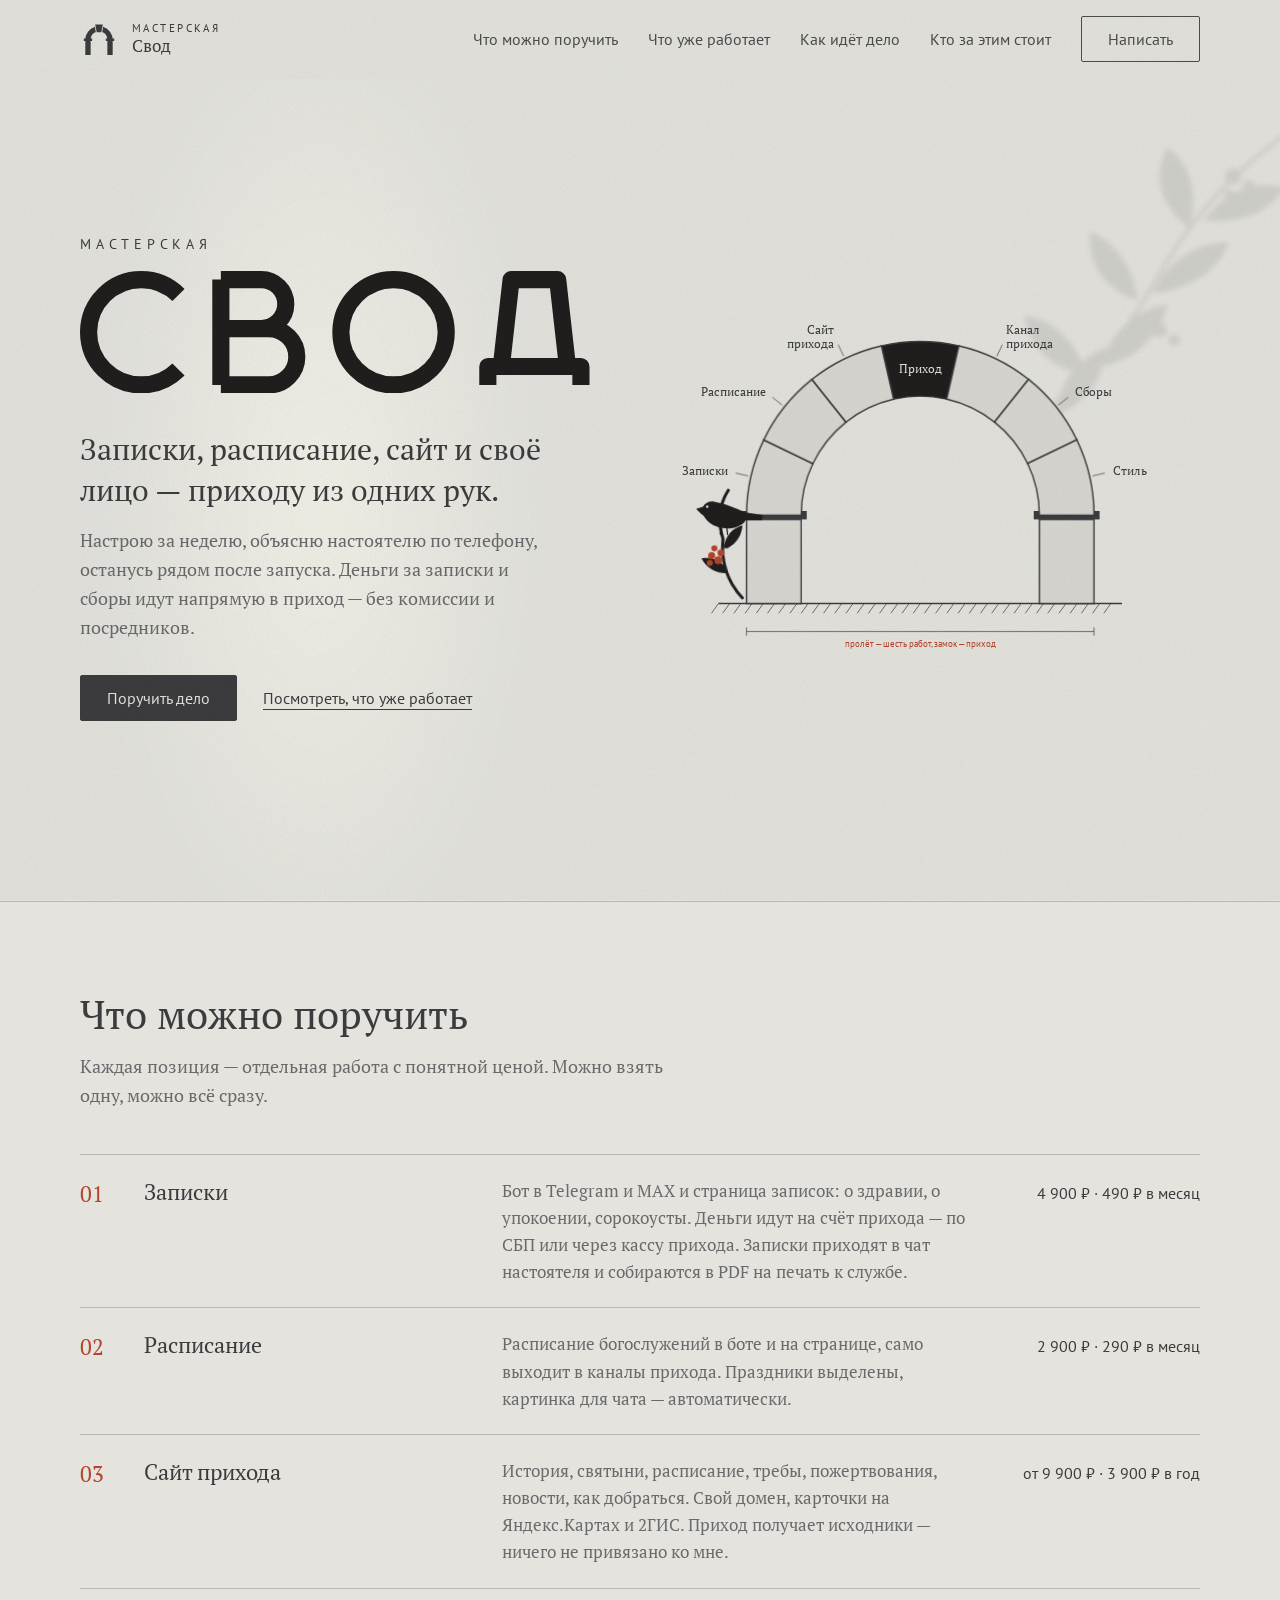
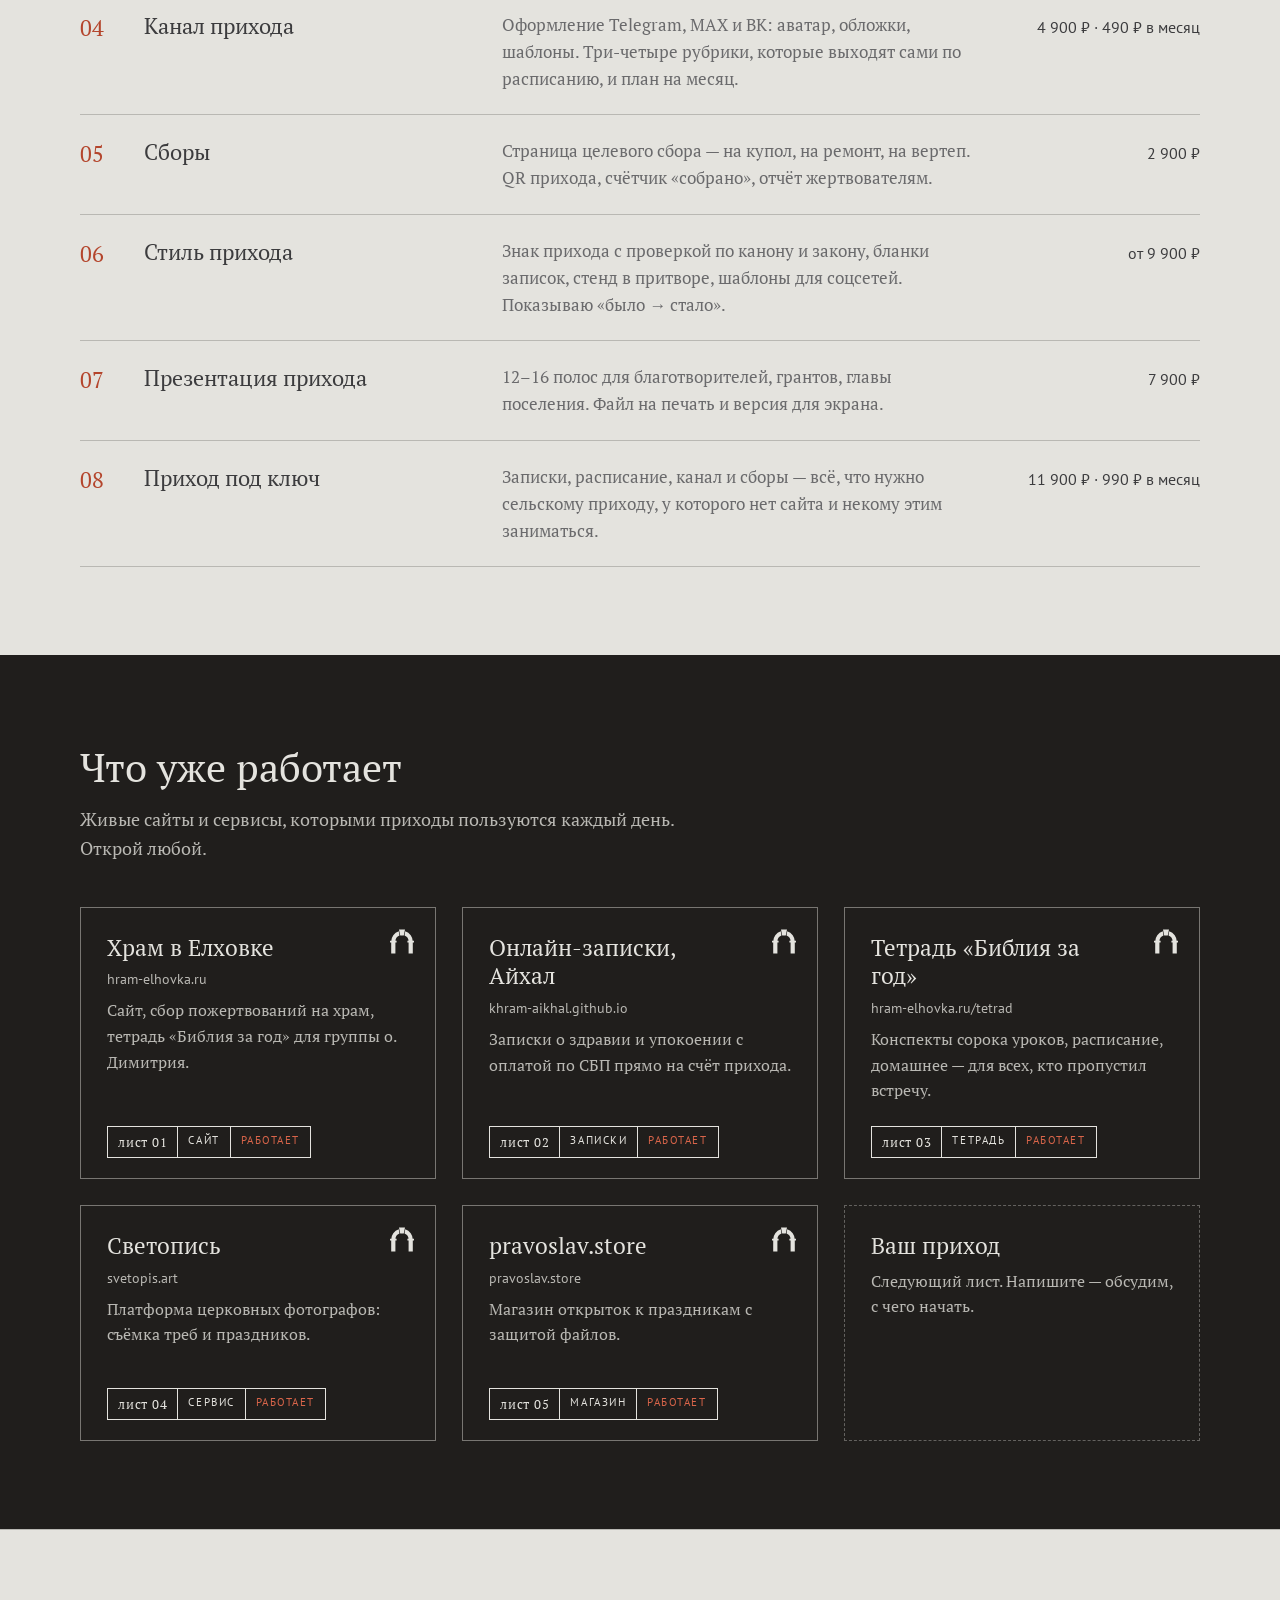
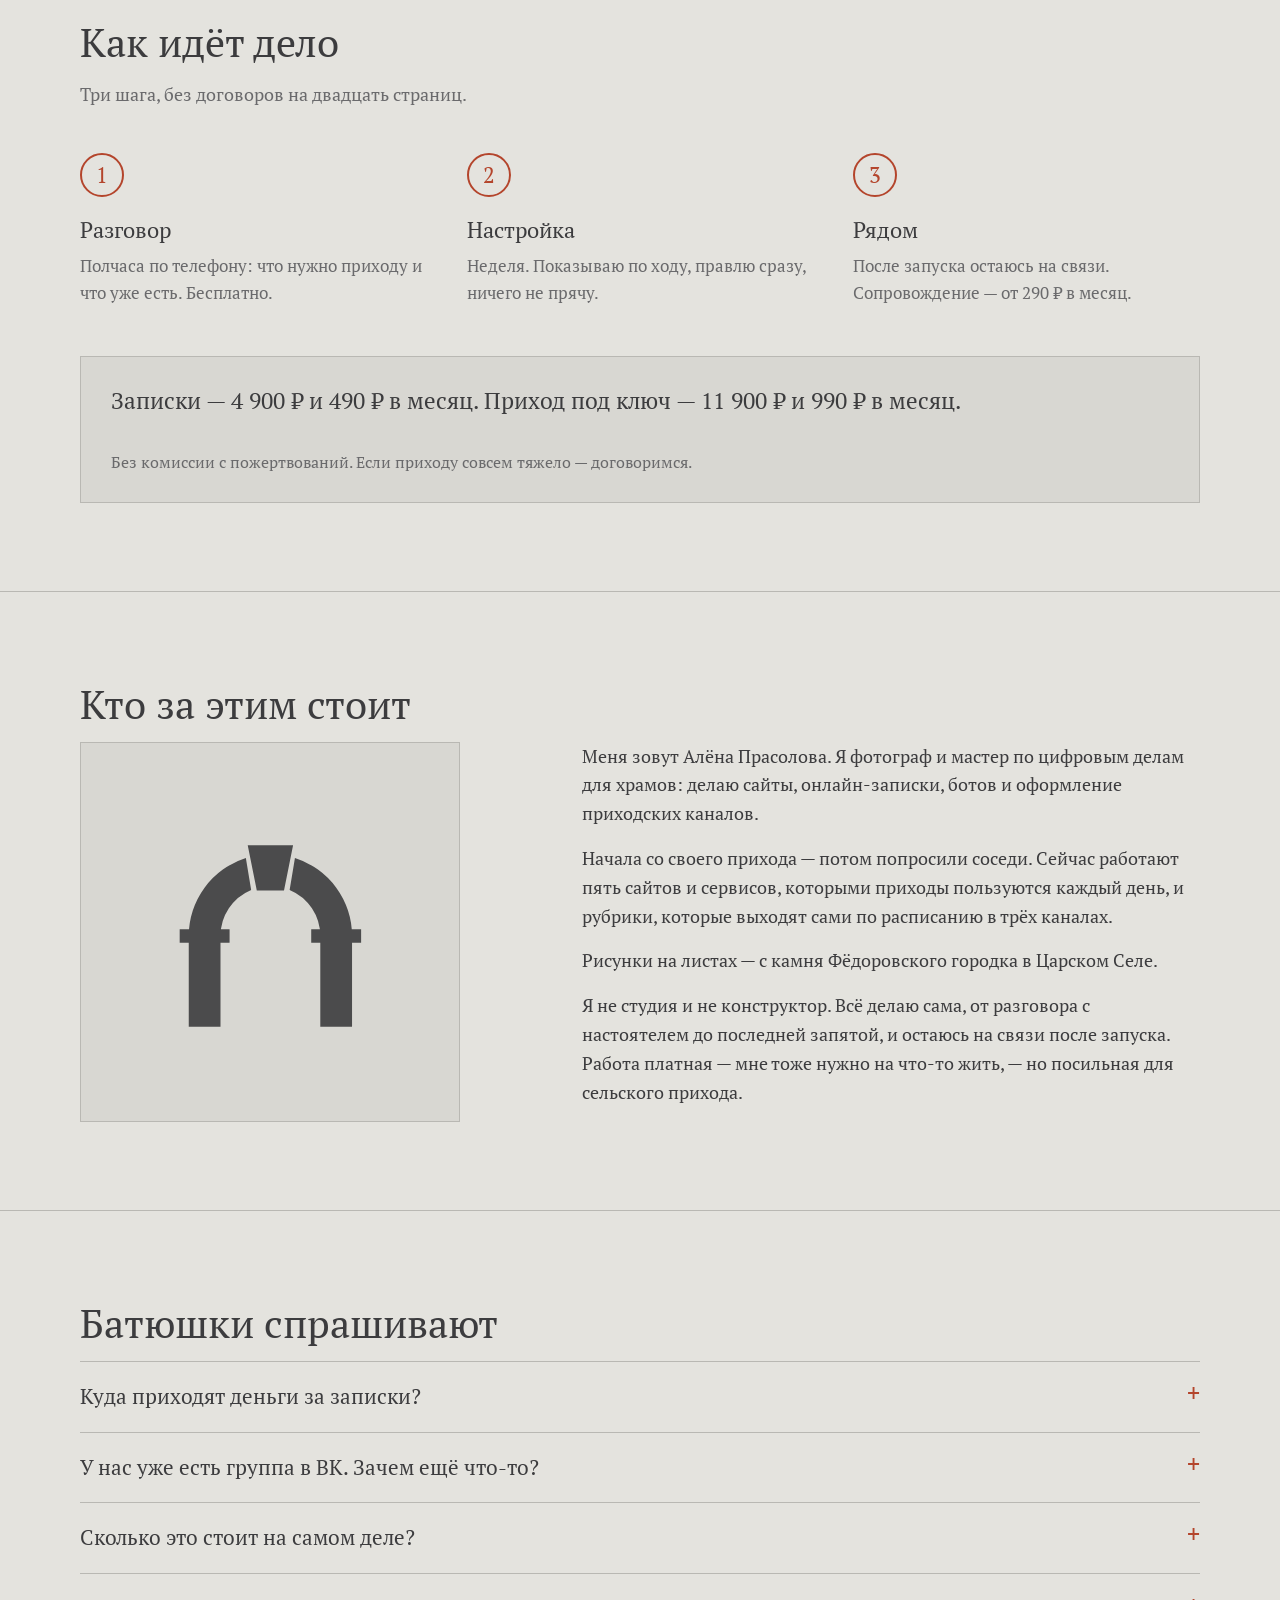
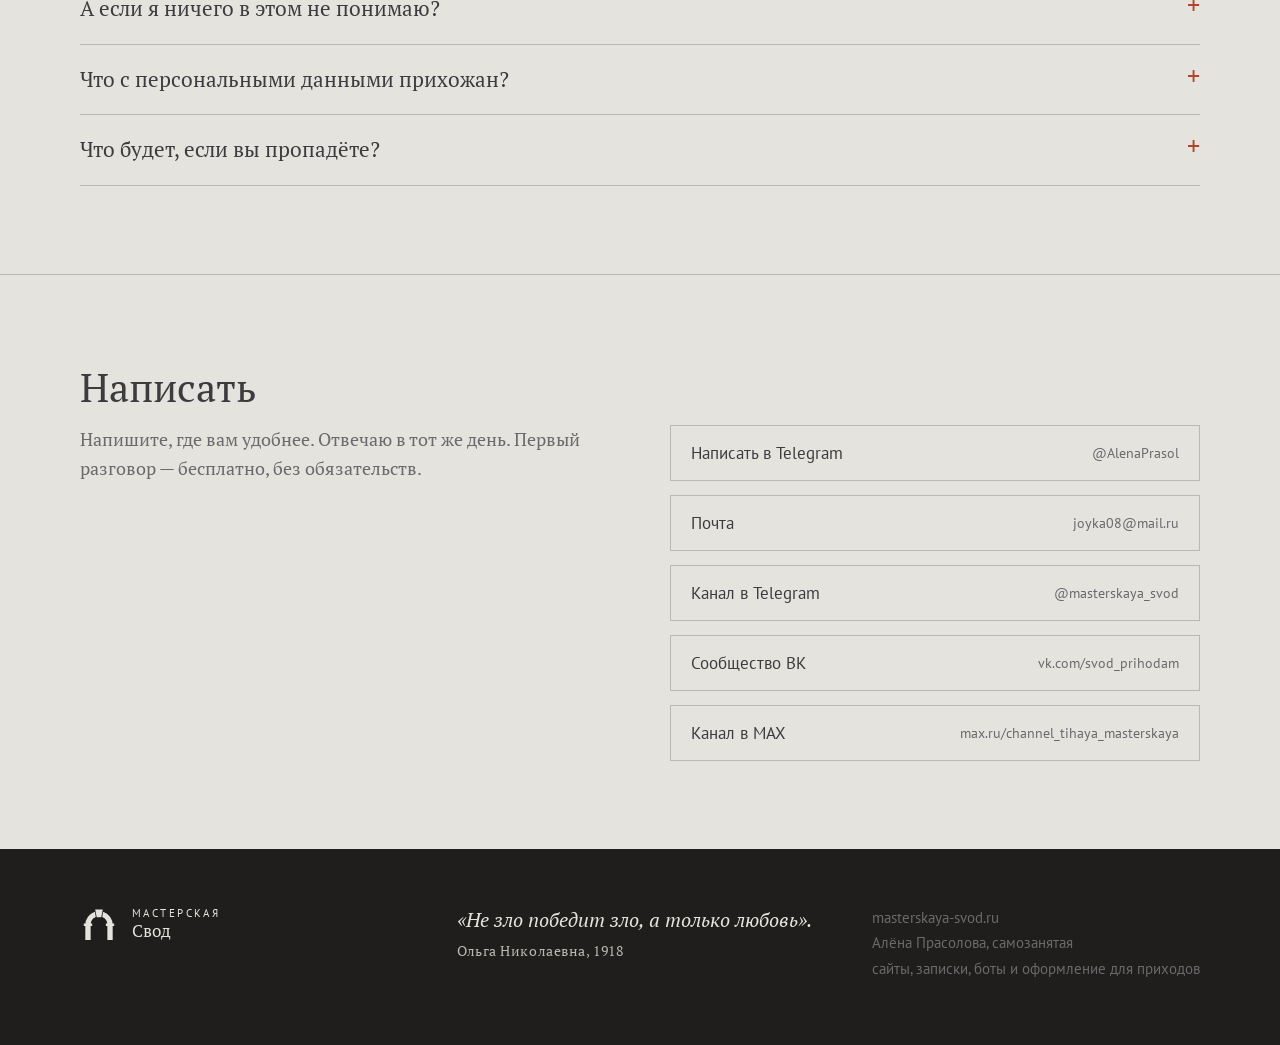
==== index.html @ 2db72508 "Сайт мастерской Свод" ====
<!doctype html>
<html lang="ru">
<head>
<meta charset="utf-8">
<meta name="viewport" content="width=device-width,initial-scale=1">
<title>Мастерская Свод — сайты, записки, боты и оформление для приходов</title>
<meta name="description" content="Приходу из одних рук: онлайн-записки, расписание, сайт, канал, сборы и стиль. Деньги напрямую в приход, без комиссии. Мастерская Свод.">
<link rel="icon" href="assets/svod-znak.svg" type="image/svg+xml">
<link rel="preconnect" href="https://fonts.googleapis.com"><link rel="preconnect" href="https://fonts.gstatic.com" crossorigin>
<link href="https://fonts.googleapis.com/css2?family=PT+Sans:wght@400;700&family=PT+Serif:ital,wght@0,400;0,700;1,400&family=Old+Standard+TT&display=swap" rel="stylesheet">
<link rel="stylesheet" href="style.css">
</head>
<body>
<svg class="grain" width="100%" height="100%" xmlns="http://www.w3.org/2000/svg" aria-hidden="true"><filter id="g"><feTurbulence type="fractalNoise" baseFrequency=".95" numOctaves="2" stitchTiles="stitch"/><feColorMatrix values="0 0 0 0 .25 0 0 0 0 .25 0 0 0 0 .25 0 0 0 .5 0"/></filter><rect width="100%" height="100%" filter="url(#g)"/></svg>

<header>
 <div class="wrap">
  <a class="brand" href="#top" aria-label="Мастерская Свод — на главную">
   <svg viewBox="0 0 1000 1000" aria-hidden="true"><use href="#znak"/></svg>
   <span class="t">мастерская<b>Свод</b></span>
  </a>
  <nav aria-label="Разделы">
   <a href="#poruchit">Что можно поручить</a>
   <a href="#rabotaet">Что уже работает</a>
   <a href="#delo">Как идёт дело</a>
   <a href="#kto">Кто за этим стоит</a>
   <a class="btn" href="#svyaz">Написать</a>
  </nav>
 </div>
</header>

<svg width="0" height="0" style="position:absolute" aria-hidden="true"><defs><symbol id="znak" viewBox="0 0 1000 1000"><path d="M140 520A360 360 0 0 1 391.8 176.7L415.2 317.0A220 220 0 0 0 280 520Z M608.2 176.7A360 360 0 0 1 860 520L720 520A220 220 0 0 0 584.8 317.0Z M140 520H280V920H140Z M720 520H860V920H720Z M100 490H320V550H100Z M680 490H900V550H680Z M400 120H600L560 320H440Z"/></symbol></defs></svg>

<main id="top">
<div class="hero">
 <div class="light" aria-hidden="true"></div>
 <div class="leaves" aria-hidden="true"><svg viewBox="0 0 700 520" fill="#3C3C3E" aria-hidden="true">
<path d="M690 20c-90 60-150 130-200 220-40 70-90 130-160 180" fill="none" stroke="#3C3C3E" stroke-width="5" stroke-linecap="round"/>
<path d="M540 160c-40-30-50-70-30-110 30 20 45 60 30 110z"/><path d="M560 150c30-40 70-55 110-45-20 35-60 50-110 45z"/>
<path d="M470 260c-45-15-70-50-65-95 35 15 60 50 65 95z"/><path d="M490 250c20-45 60-70 105-70-15 40-55 65-105 70z"/>
<path d="M400 360c-45-5-80-35-85-80 40 5 70 35 85 80z"/><path d="M420 350c10-45 45-78 90-85-8 42-42 75-90 85z"/>
<path d="M340 420c-40 5-75-15-95-55 40-5 75 15 95 55z"/><path d="M360 415c0-40 25-75 65-90 0 40-25 75-65 90z"/>
<circle cx="600" cy="90" r="11"/><circle cx="622" cy="104" r="9"/><circle cx="596" cy="116" r="8"/>
<circle cx="500" cy="300" r="10"/><circle cx="520" cy="314" r="8"/>
<circle cx="360" cy="470" r="9"/><circle cx="380" cy="482" r="7"/>
</svg></div>
 <div class="wrap">
  <div>
   <div class="desc">мастерская</div>
   <div class="wm"><svg width="100%" viewBox="0 0 416 100" style="max-width:560px" fill="none" stroke="#3C3C3E" stroke-width="14" stroke-linejoin="round" aria-label="Свод"><path d="M80.4 19.6A43 43 0 1 0 80.4 80.4"/><path d="M7 7V93M7 7H40A20 20 0 0 1 40 47H7M7 47H46A23 23 0 0 1 46 93H7" transform="translate(108 0)"/><path d="M50 7A43 43 0 1 1 50 93A43 43 0 1 1 50 7" transform="translate(206 0)"/><path d="M7 93V78H83V93M18 78L26 7H64L72 78" transform="translate(326 0)"/></svg></div>
   <h1>Записки, расписание, сайт и своё лицо — приходу из одних рук.</h1>
   <p>Настрою за неделю, объясню настоятелю по телефону, останусь рядом после запуска. Деньги за записки и сборы идут напрямую в приход — без комиссии и посредников.</p>
   <div class="cta"><a class="btn fill" href="#svyaz">Поручить дело</a><a class="link" href="#rabotaet">Посмотреть, что уже работает</a></div>
  </div>
  <div class="draw"><svg id="svod" viewBox="-70 -10 800 560" role="img" aria-label="Свод из шести работ: записки, расписание, сайт, канал, сборы, стиль; замковый камень — приход"></svg></div>
 </div>
</div>
<script type="application/json" id="svod-data">[{"id": "zapiski", "label": "Записки"}, {"id": "raspisanie", "label": "Расписание"}, {"id": "sayt", "label": "Сайт|прихода"}, {"id": "kanal", "label": "Канал|прихода"}, {"id": "sbory", "label": "Сборы"}, {"id": "stil", "label": "Стиль"}]</script>

<section id="poruchit">
 <div class="wrap">
  <h2>Что можно поручить</h2>
  <p class="lead">Каждая позиция — отдельная работа с понятной ценой. Можно взять одну, можно всё сразу.</p>
  <table class="spec"><tr data-id="zapiski"><td class="n">01</td><td class="nm">Записки</td><td class="w">Бот в Telegram и MAX и страница записок: о здравии, о упокоении, сорокоусты. Деньги идут на счёт прихода — по СБП или через кассу прихода. Записки приходят в чат настоятеля и собираются в PDF на печать к службе.</td><td class="pr">4 900 ₽ · 490 ₽ в месяц</td></tr><tr data-id="raspisanie"><td class="n">02</td><td class="nm">Расписание</td><td class="w">Расписание богослужений в боте и на странице, само выходит в каналы прихода. Праздники выделены, картинка для чата — автоматически.</td><td class="pr">2 900 ₽ · 290 ₽ в месяц</td></tr><tr data-id="sayt"><td class="n">03</td><td class="nm">Сайт прихода</td><td class="w">История, святыни, расписание, требы, пожертвования, новости, как добраться. Свой домен, карточки на Яндекс.Картах и 2ГИС. Приход получает исходники — ничего не привязано ко мне.</td><td class="pr">от 9 900 ₽ · 3 900 ₽ в год</td></tr><tr data-id="kanal"><td class="n">04</td><td class="nm">Канал прихода</td><td class="w">Оформление Telegram, MAX и ВК: аватар, обложки, шаблоны. Три-четыре рубрики, которые выходят сами по расписанию, и план на месяц.</td><td class="pr">4 900 ₽ · 490 ₽ в месяц</td></tr><tr data-id="sbory"><td class="n">05</td><td class="nm">Сборы</td><td class="w">Страница целевого сбора — на купол, на ремонт, на вертеп. QR прихода, счётчик «собрано», отчёт жертвователям.</td><td class="pr">2 900 ₽</td></tr><tr data-id="stil"><td class="n">06</td><td class="nm">Стиль прихода</td><td class="w">Знак прихода с проверкой по канону и закону, бланки записок, стенд в притворе, шаблоны для соцсетей. Показываю «было → стало».</td><td class="pr">от 9 900 ₽</td></tr><tr data-id="prezentaciya"><td class="n">07</td><td class="nm">Презентация прихода</td><td class="w">12–16 полос для благотворителей, грантов, главы поселения. Файл на печать и версия для экрана.</td><td class="pr">7 900 ₽</td></tr><tr data-id="paket"><td class="n">08</td><td class="nm">Приход под ключ</td><td class="w">Записки, расписание, канал и сборы — всё, что нужно сельскому приходу, у которого нет сайта и некому этим заниматься.</td><td class="pr">11 900 ₽ · 990 ₽ в месяц</td></tr></table>
 </div>
</section>

<section id="rabotaet" class="dark">
 <div class="wrap">
  <h2>Что уже работает</h2>
  <p class="lead">Живые сайты и сервисы, которыми приходы пользуются каждый день. Открой любой.</p>
  <div class="works"><a class="sheet" href="https://hram-elhovka.ru" target="_blank" rel="noopener"><svg class="corner" viewBox="0 0 1000 1000" aria-hidden="true"><use href="#znak"/></svg><h3>Храм в Елховке</h3><div class="u">hram-elhovka.ru</div><p>Сайт, сбор пожертвований на храм, тетрадь «Библия за год» для группы о. Димитрия.</p><div class="st"><span>лист 01</span><span>сайт</span><span class="r">работает</span></div></a><a class="sheet" href="https://khram-aikhal.github.io" target="_blank" rel="noopener"><svg class="corner" viewBox="0 0 1000 1000" aria-hidden="true"><use href="#znak"/></svg><h3>Онлайн-записки, Айхал</h3><div class="u">khram-aikhal.github.io</div><p>Записки о здравии и упокоении с оплатой по СБП прямо на счёт прихода.</p><div class="st"><span>лист 02</span><span>записки</span><span class="r">работает</span></div></a><a class="sheet" href="https://hram-elhovka.ru/tetrad/" target="_blank" rel="noopener"><svg class="corner" viewBox="0 0 1000 1000" aria-hidden="true"><use href="#znak"/></svg><h3>Тетрадь «Библия за год»</h3><div class="u">hram-elhovka.ru/tetrad</div><p>Конспекты сорока уроков, расписание, домашнее — для всех, кто пропустил встречу.</p><div class="st"><span>лист 03</span><span>тетрадь</span><span class="r">работает</span></div></a><a class="sheet" href="https://svetopis.art" target="_blank" rel="noopener"><svg class="corner" viewBox="0 0 1000 1000" aria-hidden="true"><use href="#znak"/></svg><h3>Светопись</h3><div class="u">svetopis.art</div><p>Платформа церковных фотографов: съёмка треб и праздников.</p><div class="st"><span>лист 04</span><span>сервис</span><span class="r">работает</span></div></a><a class="sheet" href="https://pravoslav.store" target="_blank" rel="noopener"><svg class="corner" viewBox="0 0 1000 1000" aria-hidden="true"><use href="#znak"/></svg><h3>pravoslav.store</h3><div class="u">pravoslav.store</div><p>Магазин открыток к праздникам с защитой файлов.</p><div class="st"><span>лист 05</span><span>магазин</span><span class="r">работает</span></div></a>
   <div class="sheet empty"><h3>Ваш приход</h3><p>Следующий лист. Напишите — обсудим, с чего начать.</p></div>
  </div>
 </div>
</section>

<section id="delo">
 <div class="wrap">
  <h2>Как идёт дело</h2>
  <p class="lead">Три шага, без договоров на двадцать страниц.</p>
  <div class="steps">
   <div class="step"><div class="c">1</div><h3>Разговор</h3><p>Полчаса по телефону: что нужно приходу и что уже есть. Бесплатно.</p></div>
   <div class="step"><div class="c">2</div><h3>Настройка</h3><p>Неделя. Показываю по ходу, правлю сразу, ничего не прячу.</p></div>
   <div class="step"><div class="c">3</div><h3>Рядом</h3><p>После запуска остаюсь на связи. Сопровождение — от 290 ₽ в месяц.</p></div>
  </div>
  <div class="price"><b>Записки — 4 900 ₽ и 490 ₽ в месяц. Приход под ключ — 11 900 ₽ и 990 ₽ в месяц.</b><span>Без комиссии с пожертвований. Если приходу совсем тяжело — договоримся.</span></div>
 </div>
</section>

<section id="kto">
 <div class="wrap">
  <h2>Кто за этим стоит</h2>
  <div class="about">
   <div class="port" aria-hidden="true"><svg viewBox="0 0 1000 1000"><use href="#znak"/></svg></div>
   <div>
    <p>Меня зовут Алёна Прасолова. Я фотограф и мастер по цифровым делам для храмов: делаю сайты, онлайн-записки, ботов и оформление приходских каналов.</p>
    <p>Начала со своего прихода — потом попросили соседи. Сейчас работают пять сайтов и сервисов, которыми приходы пользуются каждый день, и рубрики, которые выходят сами по расписанию в трёх каналах.</p>
    <p>Рисунки на листах — с камня Фёдоровского городка в Царском Селе.</p>
    <p>Я не студия и не конструктор. Всё делаю сама, от разговора с настоятелем до последней запятой, и остаюсь на связи после запуска. Работа платная — мне тоже нужно на что-то жить, — но посильная для сельского прихода.</p>
   </div>
  </div>
 </div>
</section>

<section id="voprosy">
 <div class="wrap">
  <h2>Батюшки спрашивают</h2>
  <div class="faq"><details><summary>Куда приходят деньги за записки?</summary><p>На счёт прихода, напрямую. Я не посредник и не беру процент с пожертвований — по закону самозанятая и не может. Настраиваю оплату по СБП или через кассу прихода так, чтобы деньги шли храму, а список имён — батюшке в чат. Всё с благословения настоятеля.</p></details><details><summary>У нас уже есть группа в ВК. Зачем ещё что-то?</summary><p>Группа — это лента, она уходит вниз. Записки, расписание и сборы должны быть на одном постоянном месте, которое находит поиск и на которое можно повесить QR в притворе. Группу я не отменяю, а связываю: записи выходят в ВК, Telegram и MAX сами.</p></details><details><summary>Сколько это стоит на самом деле?</summary><p>Каждая работа — с ценой на этой странице, без «оставьте телефон, посчитаем». Настройка один раз, дальше небольшая плата в месяц за то, что всё работает и я на связи. Если приходу совсем тяжело — договоримся.</p></details><details><summary>А если я ничего в этом не понимаю?</summary><p>Это моя работа, а не ваша. От вас — полчаса разговора по телефону, расписание служб и реквизиты прихода. Остальное покажу и объясню так, чтобы было понятно с первого раза.</p></details><details><summary>Что с персональными данными прихожан?</summary><p>Оператор данных — приход, а не я. Бот и страницы живут на российском сервере, записки уходят в чат прихода, у себя я ничего не накапливаю. Паспортных данных не собираю, имена в записках — крестильные, без фамилий. Согласие и политика — на форме.</p></details><details><summary>Что будет, если вы пропадёте?</summary><p>Всё остаётся у прихода: сайт, домен, доступы, исходники. Ничего не привязано ко мне так, чтобы без меня перестало работать.</p></details></div>
 </div>
</section>

<section id="svyaz">
 <div class="wrap">
  <h2>Написать</h2>
  <div class="contact">
   <p class="lead" style="margin:0">Напишите, где вам удобнее. Отвечаю в тот же день. Первый разговор — бесплатно, без обязательств.</p>
   <div class="ways">
    <a href="https://t.me/AlenaPrasol" target="_blank" rel="noopener">Написать в Telegram <small>@AlenaPrasol</small></a>
    <a href="mailto:joyka08@mail.ru">Почта <small>joyka08@mail.ru</small></a>
    <a href="https://t.me/masterskaya_svod" target="_blank" rel="noopener">Канал в Telegram <small>@masterskaya_svod</small></a>
    <a href="https://vk.com/svod_prihodam" target="_blank" rel="noopener">Сообщество ВК <small>vk.com/svod_prihodam</small></a>
    <a href="https://max.ru/channel_tihaya_masterskaya" target="_blank" rel="noopener">Канал в MAX <small>max.ru/channel_tihaya_masterskaya</small></a>
   </div>
  </div>
 </div>
</section>
</main>

<footer>
 <div class="wrap">
  <a class="brand" href="#top"><svg viewBox="0 0 1000 1000" aria-hidden="true"><use href="#znak"/></svg><span class="t">мастерская<b>Свод</b></span></a>
  <div class="cols"><p class="quote">«Не зло победит зло, а только любовь».<small>Ольга Николаевна, 1918</small></p>
  <div>masterskaya-svod.ru<br>Алёна Прасолова, самозанятая<br>сайты, записки, боты и оформление для приходов</div></div>
 </div>
</footer>
<script src="main.js"></script>
</body>
</html>
---- style.css ----
:root{--soot:#201E1C;--paper:#E4E3DE;--paper2:#D8D7D2;--paper3:#CFCEC8;--ink:#3C3C3E;--ink2:#2A2A2C;--soft:#6A6A6C;--line:#B9B8B3;--red:#B4452C;--w:1200px}
*{box-sizing:border-box}
html{scroll-behavior:smooth}
body{margin:0;position:relative;background:var(--paper);color:var(--ink);font-family:"PT Serif",Georgia,"Times New Roman",serif;font-size:18px;line-height:1.6;-webkit-font-smoothing:antialiased}
a{color:inherit}
.grain{position:fixed;inset:0;pointer-events:none;opacity:.22;mix-blend-mode:multiply;z-index:50}
.wrap{max-width:var(--w);margin:0 auto;padding:0 40px}
.sans{font-family:"PT Sans",Arial,sans-serif}
/* шапка */
header{position:sticky;top:0;z-index:40;background:color-mix(in srgb,var(--paper) 88%,transparent);backdrop-filter:blur(6px);border-bottom:1px solid transparent;transition:border-color .3s}
header.on{border-color:var(--line)}
header .wrap{display:flex;align-items:center;justify-content:space-between;height:78px}
.brand{display:flex;align-items:center;gap:14px;text-decoration:none}
.brand svg{width:38px;height:38px;display:block;fill:var(--ink)}
.brand .t{font:400 11px/1.25 "PT Sans",Arial,sans-serif;letter-spacing:.22em;text-transform:uppercase}
.brand .t b{display:block;font:400 17px/1.2 "PT Serif";letter-spacing:0;text-transform:none}
nav{display:flex;gap:30px;align-items:center;font:400 16px "PT Sans",Arial,sans-serif}
nav a{text-decoration:none;opacity:.9}
nav a:hover{opacity:1;text-decoration:underline;text-underline-offset:5px}
.btn{display:inline-block;border:1.5px solid var(--ink);color:var(--ink);padding:12px 26px;font:400 16px "PT Sans",Arial,sans-serif;text-decoration:none;border-radius:2px;background:transparent;cursor:pointer;transition:background .2s,color .2s}
.btn:hover{background:var(--ink);color:var(--paper)}
.btn.fill{background:var(--ink);color:var(--paper)}
.btn.fill:hover{background:var(--ink2)}
.btn.red{border-color:var(--red);color:var(--red)}
.btn.red:hover{background:var(--red);color:var(--paper)}
:focus-visible{outline:2px solid var(--red);outline-offset:3px}
/* первый экран */
.hero{position:relative;overflow:hidden}
.hero .wrap{display:grid;grid-template-columns:1fr 1.1fr;gap:50px;align-items:center;padding:56px 40px 80px;min-height:calc(100vh - 78px)}
.hero .desc{font:400 14px "PT Sans",Arial,sans-serif;letter-spacing:.34em;text-transform:uppercase;margin-bottom:18px}
.hero .wm svg{display:block;width:100%;max-width:560px;height:auto}
.hero h1{font:400 30px/1.35 "PT Serif";margin:36px 0 16px;max-width:520px}
.hero p{max-width:470px;color:var(--soft);margin:0 0 34px}
.hero .cta{display:flex;gap:26px;align-items:center;flex-wrap:wrap}
.hero .cta a.link{font:400 16px "PT Sans",Arial,sans-serif;text-decoration:underline;text-underline-offset:5px}
/* свет из окна и тени лозы */
.light{position:absolute;left:-10%;top:-20%;width:70%;height:140%;pointer-events:none;z-index:0;opacity:.9;
  background:radial-gradient(ellipse 34% 60% at 50% 50%,rgba(255,252,240,.65),rgba(255,252,240,0) 70%);
  filter:blur(28px);animation:drift 46s ease-in-out infinite alternate}
.leaves{position:absolute;right:-2%;top:-4%;width:40%;height:62%;pointer-events:none;z-index:0;opacity:.11;filter:blur(2.5px);transform-origin:100% 0;animation:sway 9s ease-in-out infinite alternate}
.leaves svg{width:100%;height:100%}
@keyframes drift{from{transform:translate(0,0) rotate(-2deg)}to{transform:translate(18%,10%) rotate(3deg)}}
@keyframes sway{from{transform:rotate(-1.2deg) translateX(0)}to{transform:rotate(1.4deg) translateX(-12px)}}
.hero .wrap>*{position:relative;z-index:1}
/* свод из камней */
.draw{position:relative}
.draw svg{width:100%;height:auto;display:block;overflow:visible}
.stone{fill:var(--paper2);stroke:var(--ink);stroke-width:2;cursor:pointer;transition:fill .2s}
.stone:hover,.stone.on{fill:var(--paper3)}
.stone.key{fill:var(--ink);cursor:default}
.lbl{font-family:"PT Serif";font-size:17px;fill:var(--ink);transition:fill .2s,font-weight .2s}
.lbl.on{fill:var(--red)}
.leader{stroke:var(--ink);stroke-width:1}
.hand{font-family:"PT Serif";font-style:italic;font-size:17px;fill:var(--red)}
.dim{font-family:"PT Sans",Arial,sans-serif;font-size:13px;fill:var(--red)}
/* сборка */
.anim .stone,.anim .pier,.anim .imp{opacity:0;transform:translateY(-18px);animation:drop .55s cubic-bezier(.2,.7,.2,1) forwards}
.anim .lbl,.anim .leader,.anim .hand,.anim .dimline,.anim .dim{opacity:0;animation:fade .6s ease forwards;animation-delay:2.6s}
.anim .ground{stroke-dasharray:900;stroke-dashoffset:900;animation:draw 1s ease forwards}
@keyframes drop{to{opacity:1;transform:translateY(0)}}
@keyframes fade{to{opacity:1}}
@keyframes draw{to{stroke-dashoffset:0}}
.bird{opacity:0;transform-origin:center;fill:var(--ink)}
.anim .bird{animation:fly 1.6s cubic-bezier(.3,.6,.3,1) forwards;animation-delay:2.4s}
@keyframes fly{0%{opacity:0;transform:translate(420px,-260px) rotate(-10deg) scale(.9)}60%{opacity:1;transform:translate(40px,-36px) rotate(-4deg)}85%{transform:translate(-3px,4px) rotate(1deg)}100%{opacity:1;transform:translate(0,0) rotate(0)}}
.bird.landed{animation:none;opacity:1}
.bird.peck{animation:peck .5s ease}
@keyframes peck{0%,100%{transform:rotate(0)}40%{transform:rotate(6deg) translateY(3px)}}
@media (prefers-reduced-motion:reduce){
  .light,.leaves{animation:none}
  .anim .stone,.anim .pier,.anim .imp,.anim .lbl,.anim .leader,.anim .hand,.anim .dimline,.anim .dim,.anim .bird{animation:none;opacity:1;transform:none}
  .anim .ground{animation:none;stroke-dashoffset:0}
}
/* разделы */
section{padding:88px 0;border-top:1px solid var(--line)}
h2{font:400 40px/1.2 "PT Serif";margin:0 0 14px}
.lead{color:var(--soft);max-width:600px;margin:0 0 44px}
.spec{width:100%;border-collapse:collapse}
.spec tr{transition:background .2s}
.spec tr.on{background:var(--paper2)}
.spec td{padding:22px 0;border-top:1px solid var(--line);vertical-align:top}
.spec tr:last-child td{border-bottom:1px solid var(--line)}
.spec .n{width:64px;font:400 15px "PT Sans",Arial,sans-serif;color:var(--red);padding-top:28px}
.spec .nm{width:32%;font-size:22px;line-height:1.35;padding-right:30px}
.spec .w{color:var(--soft);padding-right:40px;font-size:17px}
.spec .pr{width:180px;text-align:right;font:400 16px "PT Sans",Arial,sans-serif;white-space:nowrap;padding-top:28px}
.works{display:grid;grid-template-columns:repeat(3,1fr);gap:26px}
.sheet{background:var(--paper2);border:1px solid var(--line);padding:26px 26px 20px;position:relative;min-height:236px;display:flex;flex-direction:column;text-decoration:none;color:inherit;transition:transform .2s,box-shadow .2s}
a.sheet:hover{transform:translateY(-2px);box-shadow:0 8px 24px -14px rgba(60,60,62,.5)}
.sheet.empty{background:transparent;border:1.5px dashed var(--line);justify-content:center}
.sheet h3{font:400 23px/1.25 "PT Serif";margin:0 0 8px;padding-right:44px}
.sheet .u{font:400 14px "PT Sans",Arial,sans-serif;color:var(--soft);margin-bottom:10px}
.sheet p{color:var(--soft);margin:0 0 auto;font-size:16px}
.sheet .st{margin-top:22px;display:flex;font:400 11px "PT Sans",Arial,sans-serif;letter-spacing:.14em;text-transform:uppercase;border:1px solid var(--ink);align-self:flex-start}
.sheet .st span{padding:6px 10px;border-right:1px solid var(--ink)}
.sheet .st span:last-child{border-right:0}
.sheet .st .r{color:var(--red)}
.sheet .corner{position:absolute;right:18px;top:18px;width:30px;height:30px;fill:var(--ink)}
.steps{display:grid;grid-template-columns:repeat(3,1fr);gap:40px}
.step .c{width:44px;height:44px;border:2px solid var(--red);border-radius:50%;display:flex;align-items:center;justify-content:center;font:400 20px "PT Sans",Arial,sans-serif;color:var(--red);margin-bottom:18px}
.step h3{font:400 22px "PT Serif";margin:0 0 8px}
.step p{color:var(--soft);margin:0;font-size:17px}
.price{margin-top:50px;padding:26px 30px;border:1px solid var(--line);background:var(--paper2);display:flex;gap:30px;align-items:center;flex-wrap:wrap}
.price b{font-weight:400;font-size:23px}
.price span{color:var(--soft);font-size:16px}
.about{display:grid;grid-template-columns:1fr 1.4fr;gap:60px;align-items:start}
.about .port{aspect-ratio:1/1;max-width:380px;background:var(--paper2);border:1px solid var(--line);display:flex;align-items:center;justify-content:center;position:relative;overflow:hidden}
.about .port svg{width:60%;height:60%;fill:var(--ink);opacity:.9}
.about p{margin:0 0 16px}
.faq details{border-top:1px solid var(--line);padding:18px 0}
.faq details:last-child{border-bottom:1px solid var(--line)}
.faq summary{cursor:pointer;font-size:21px;list-style:none;display:flex;justify-content:space-between;gap:20px}
.faq summary::-webkit-details-marker{display:none}
.faq summary::after{content:"+";color:var(--red);font-family:"PT Sans";font-size:26px;line-height:1}
.faq details[open] summary::after{content:"–"}
.faq details p{color:var(--soft);margin:12px 0 0;max-width:720px}
.contact{display:grid;grid-template-columns:1fr 1fr;gap:60px;align-items:start}
.contact .ways{display:flex;flex-direction:column;gap:14px}
.contact .ways a{display:flex;justify-content:space-between;align-items:center;border:1px solid var(--line);padding:16px 20px;text-decoration:none;font:400 17px "PT Sans",Arial,sans-serif;transition:border-color .2s,background .2s}
.contact .ways a:hover{border-color:var(--ink);background:var(--paper2)}
.contact .ways a small{color:var(--soft);font-size:14px}
footer{border-top:1px solid var(--ink);padding:40px 0 56px}
footer .wrap{display:flex;justify-content:space-between;align-items:flex-end;font:400 15px/1.7 "PT Sans",Arial,sans-serif;color:var(--soft);gap:30px;flex-wrap:wrap}
.ornament{height:34px;margin:0 auto;display:block;opacity:.9}
@media (max-width:760px){
 .wrap{padding:0 20px}
 header .wrap{height:64px} nav a:not(.btn){display:none} nav{gap:0}
 .btn{padding:10px 18px;font-size:15px}
 .hero .wrap{grid-template-columns:1fr;gap:26px;padding:26px 20px 44px;min-height:0}
 .hero h1{font-size:23px;margin-top:22px}
 .hero p{font-size:16px}
 .hero .cta{flex-direction:column;align-items:flex-start;gap:16px}
 .leaves{width:80%;opacity:.1}
 .works,.steps,.about,.contact{grid-template-columns:1fr}
 .about .port{max-width:320px}
 .spec .w{display:none}
 .spec .nm{width:auto;font-size:19px}
 .spec .pr{width:auto;font-size:15px}
 h2{font-size:30px}
 section{padding:56px 0}
 .faq summary{font-size:18px}
}

/* сажа: тёмные листы */
.num{font-family:"Old Standard TT","PT Serif",serif}
.hero .wm svg{stroke:var(--soot)}
.stone.key{fill:var(--soot)}
.bird{fill:var(--soot)}
.vine{fill:var(--soot)} .vine .berry{fill:var(--red)}
.anim .vine{opacity:0;animation:fade .8s ease forwards;animation-delay:2.2s}
section.dark{background:var(--soot);color:var(--paper);border-top:0}
section.dark .lead{color:#B9B8B3}
section.dark .sheet{border-color:rgba(226,225,220,.45);color:var(--paper);background:transparent}
section.dark .sheet p,section.dark .sheet .u{color:#B9B8B3}
section.dark .sheet .st{border-color:var(--paper)} section.dark .sheet .st span{border-color:var(--paper)}
section.dark .sheet .st .r{color:#D9654A}
section.dark .sheet .corner{fill:var(--paper)}
section.dark a.sheet:hover{background:rgba(226,225,220,.06);box-shadow:none}
section.dark .sheet.empty{border-color:rgba(226,225,220,.35)}
.sheet{background:transparent}
footer{background:var(--soot);color:#B9B8B3;border-top:0;padding:56px 0 64px}
footer .brand svg{fill:var(--paper)} footer .brand .t{color:var(--paper)}
footer .quote{font:italic 20px/1.5 "PT Serif";color:var(--paper);max-width:520px;margin:0 0 6px}
footer .quote small{display:block;font:400 14px "Old Standard TT","PT Serif",serif;font-style:normal;color:#B9B8B3;letter-spacing:.04em;margin-top:6px}
footer .wrap{align-items:flex-start}
footer .cols{display:flex;gap:60px;flex-wrap:wrap}
.spec .n{font-family:"Old Standard TT","PT Serif",serif;font-size:22px;padding-top:24px}
.sheet .st span:first-child{font-family:"Old Standard TT","PT Serif",serif;letter-spacing:.06em;font-size:13px;text-transform:none}
.step .c{font-family:"Old Standard TT","PT Serif",serif;font-size:22px}

.keylbl{fill:var(--paper)!important}
.hero .draw{padding-bottom:10px}
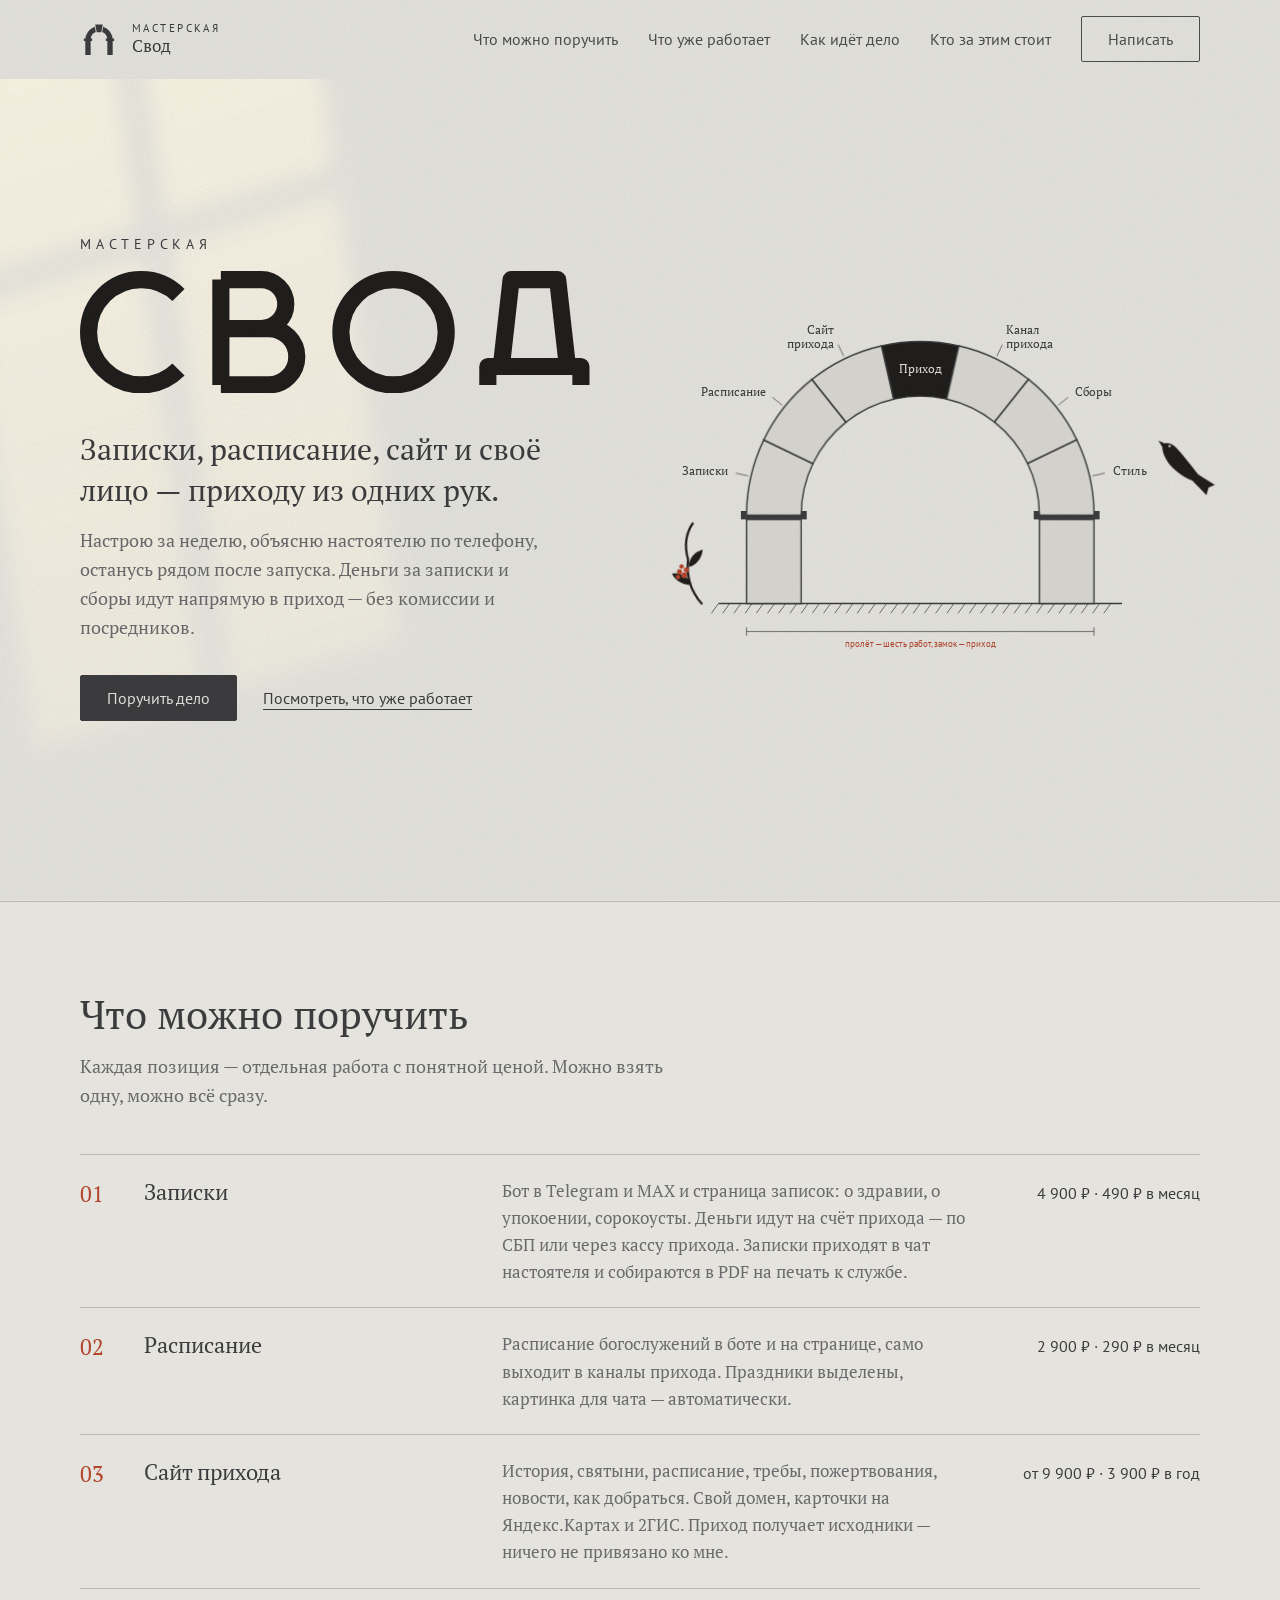
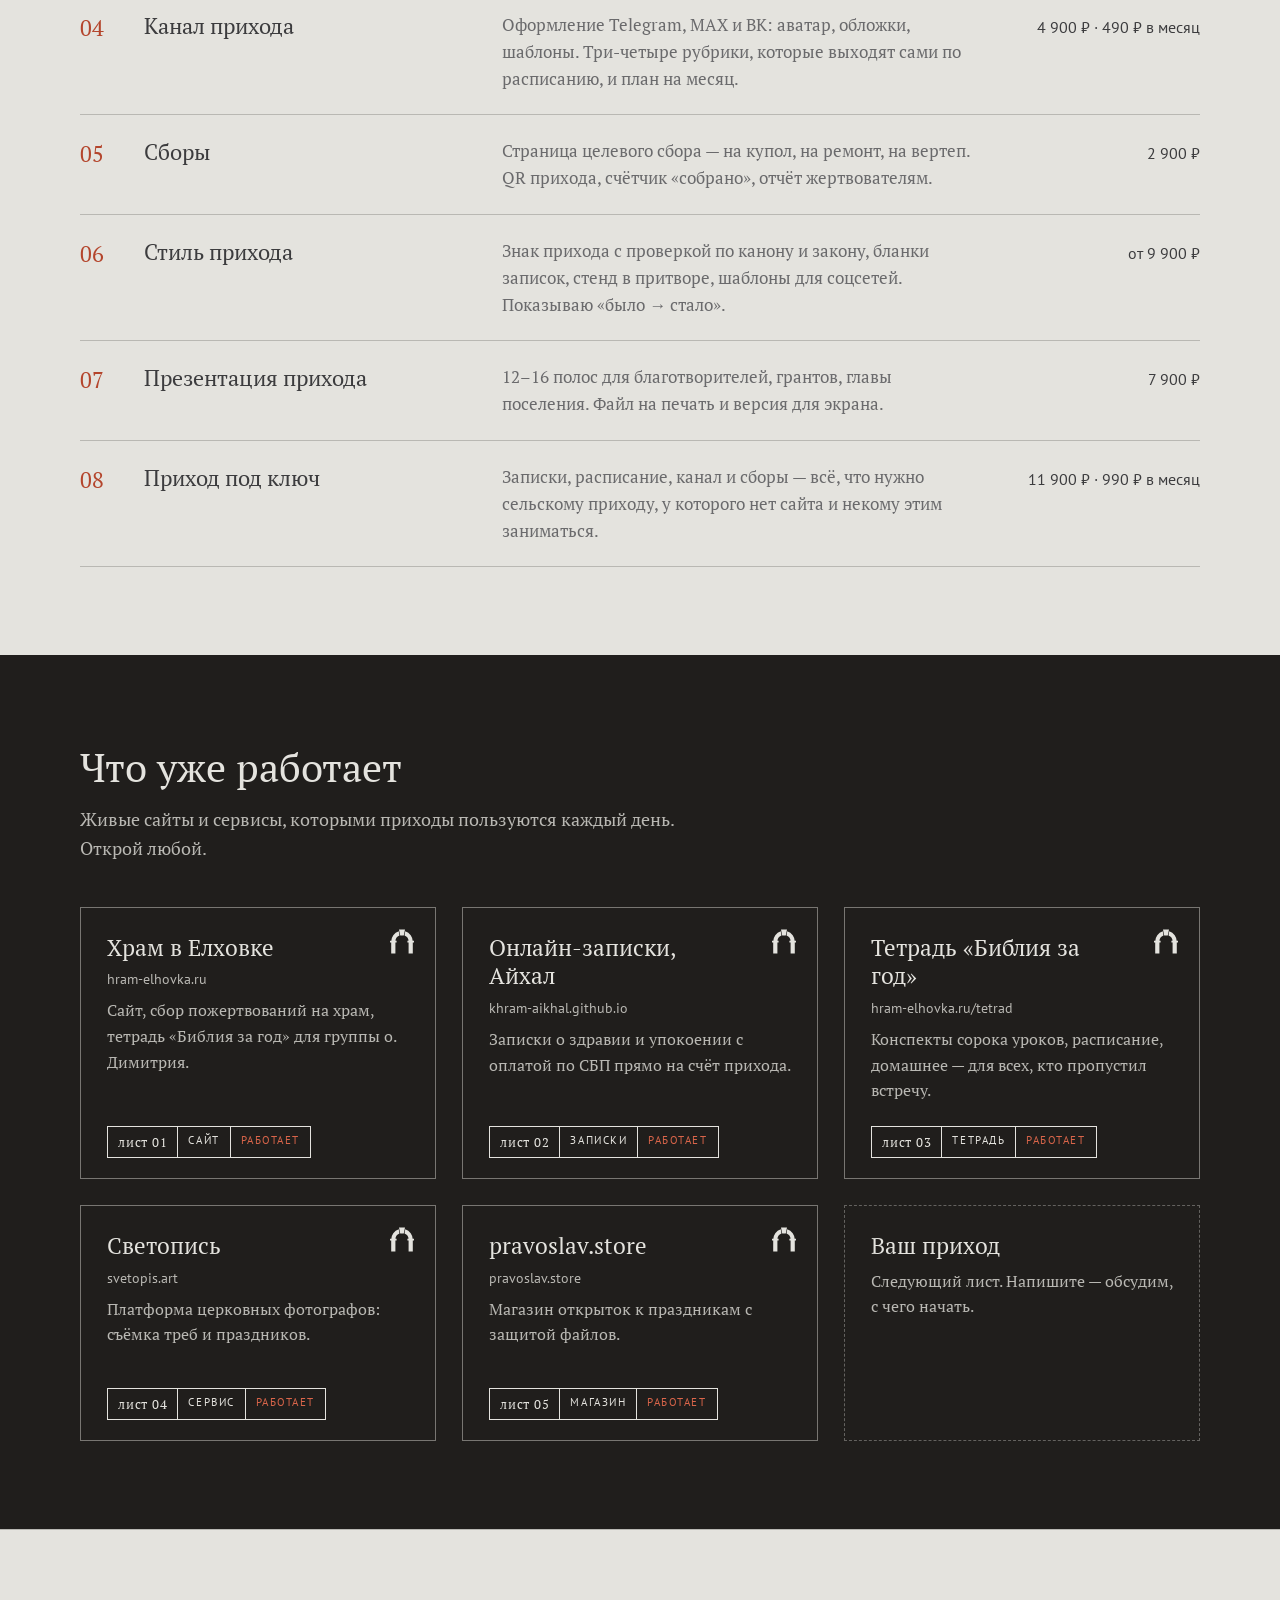
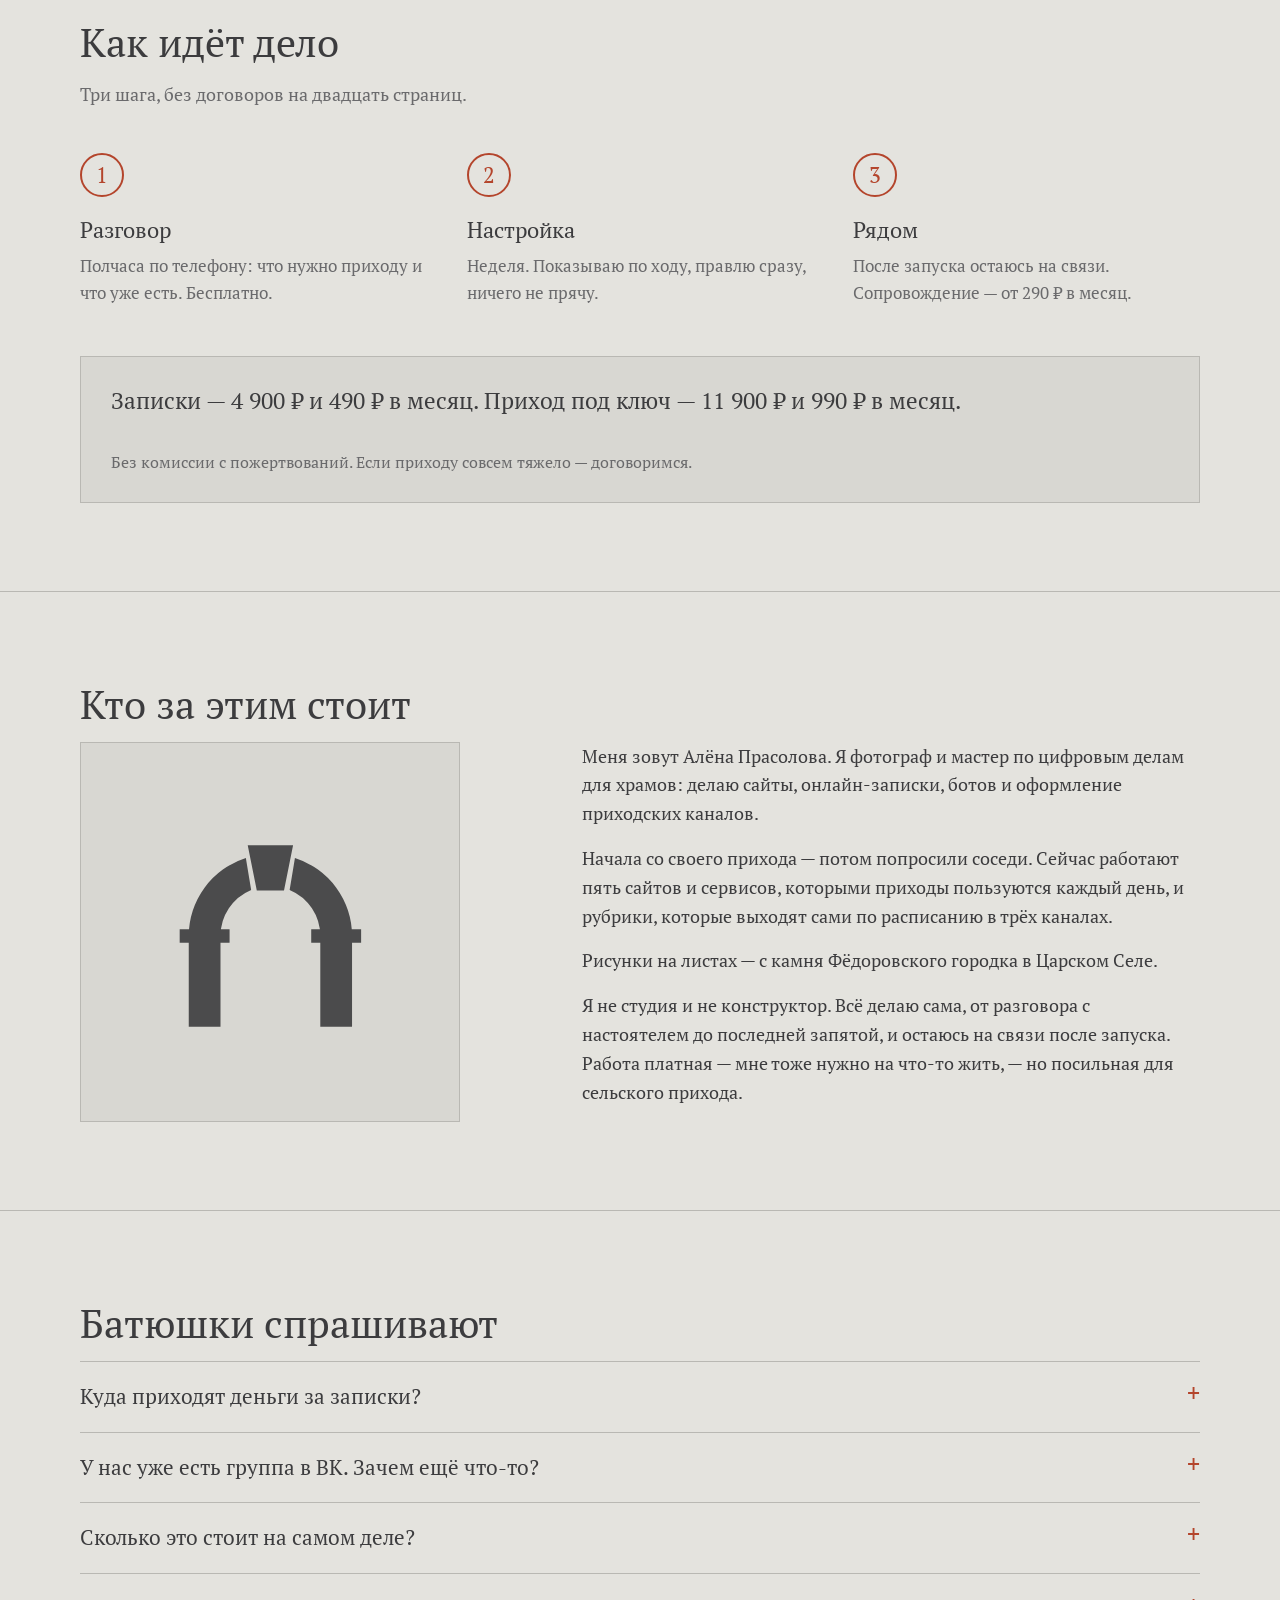
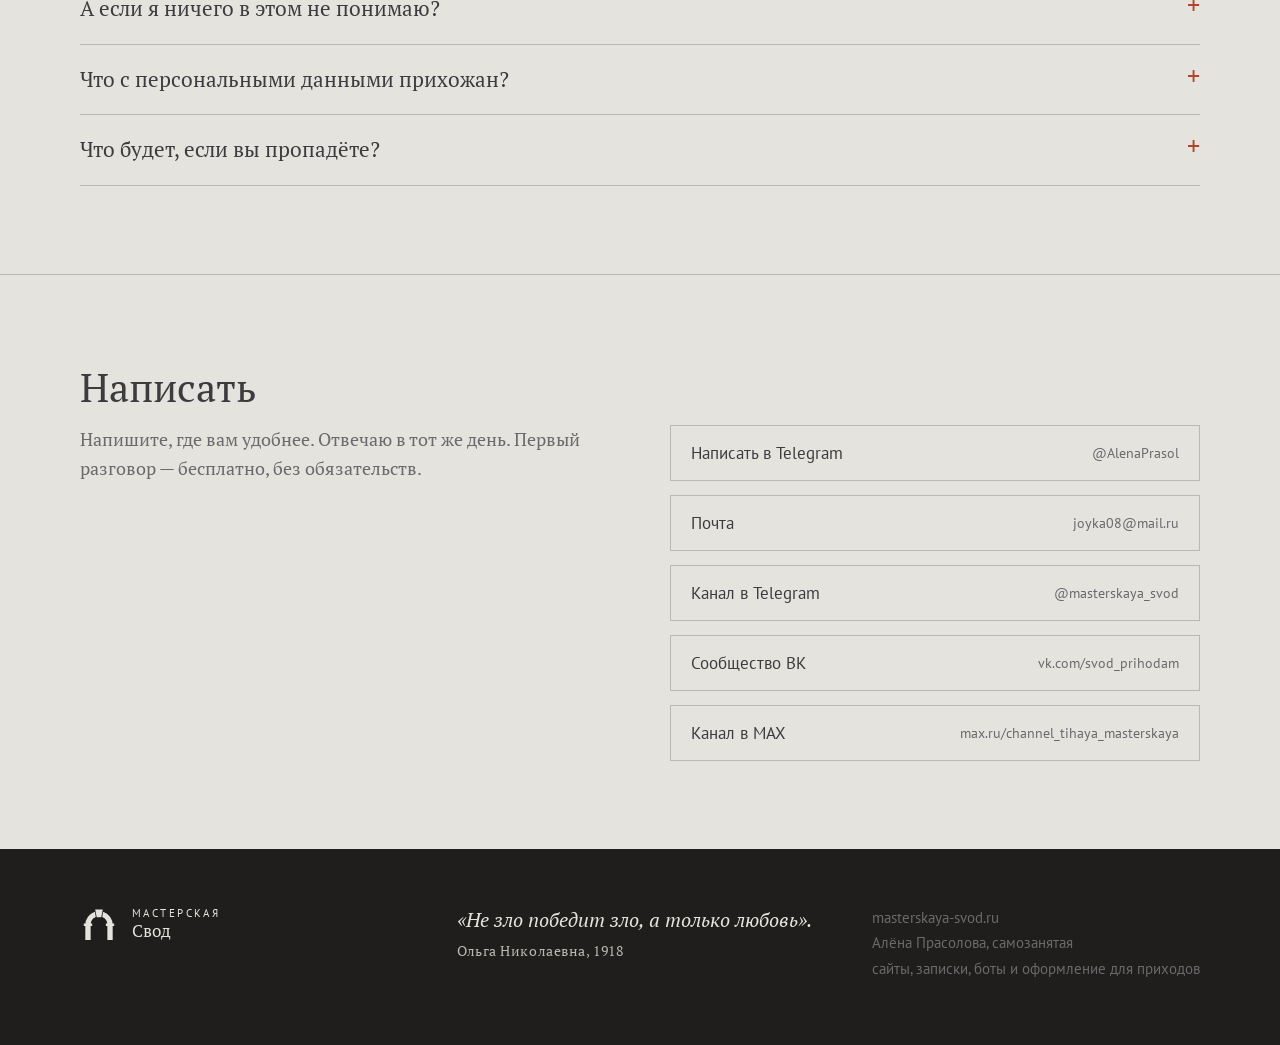
==== commit 4dc33aa3: "Свод: птица летает дольше (подъём, замок, ветка), окно вместо теней листьев" ====
--- a/index.html
+++ b/index.html
@@ -33,17 +33,10 @@
 
 <main id="top">
 <div class="hero">
- <div class="light" aria-hidden="true"></div>
- <div class="leaves" aria-hidden="true"><svg viewBox="0 0 700 520" fill="#3C3C3E" aria-hidden="true">
-<path d="M690 20c-90 60-150 130-200 220-40 70-90 130-160 180" fill="none" stroke="#3C3C3E" stroke-width="5" stroke-linecap="round"/>
-<path d="M540 160c-40-30-50-70-30-110 30 20 45 60 30 110z"/><path d="M560 150c30-40 70-55 110-45-20 35-60 50-110 45z"/>
-<path d="M470 260c-45-15-70-50-65-95 35 15 60 50 65 95z"/><path d="M490 250c20-45 60-70 105-70-15 40-55 65-105 70z"/>
-<path d="M400 360c-45-5-80-35-85-80 40 5 70 35 85 80z"/><path d="M420 350c10-45 45-78 90-85-8 42-42 75-90 85z"/>
-<path d="M340 420c-40 5-75-15-95-55 40-5 75 15 95 55z"/><path d="M360 415c0-40 25-75 65-90 0 40-25 75-65 90z"/>
-<circle cx="600" cy="90" r="11"/><circle cx="622" cy="104" r="9"/><circle cx="596" cy="116" r="8"/>
-<circle cx="500" cy="300" r="10"/><circle cx="520" cy="314" r="8"/>
-<circle cx="360" cy="470" r="9"/><circle cx="380" cy="482" r="7"/>
-</svg></div>
+ <div class="okno" aria-hidden="true"><svg viewBox="0 0 400 760" aria-hidden="true"><defs>
+  <linearGradient id="okno-g" x1="0" y1="0" x2="0" y2="1"><stop offset="0" stop-color="#FFF8E4" stop-opacity=".9"/><stop offset="1" stop-color="#FFF8E4" stop-opacity=".45"/></linearGradient>
+  <mask id="okno-m"><path d="M0 200A200 200 0 0 1 400 200V760H0Z" fill="#fff"/><rect x="186" y="0" width="28" height="760"/><rect x="0" y="270" width="400" height="26"/></mask></defs>
+  <rect width="400" height="760" fill="url(#okno-g)" mask="url(#okno-m)"/></svg></div>
  <div class="wrap">
   <div>
    <div class="desc">мастерская</div>
--- a/style.css
+++ b/style.css
@@ -33,14 +33,11 @@
 .hero p{max-width:470px;color:var(--soft);margin:0 0 34px}
 .hero .cta{display:flex;gap:26px;align-items:center;flex-wrap:wrap}
 .hero .cta a.link{font:400 16px "PT Sans",Arial,sans-serif;text-decoration:underline;text-underline-offset:5px}
-/* свет из окна и тени лозы */
-.light{position:absolute;left:-10%;top:-20%;width:70%;height:140%;pointer-events:none;z-index:0;opacity:.9;
-  background:radial-gradient(ellipse 34% 60% at 50% 50%,rgba(255,252,240,.65),rgba(255,252,240,0) 70%);
-  filter:blur(28px);animation:drift 46s ease-in-out infinite alternate}
-.leaves{position:absolute;right:-2%;top:-4%;width:40%;height:62%;pointer-events:none;z-index:0;opacity:.11;filter:blur(2.5px);transform-origin:100% 0;animation:sway 9s ease-in-out infinite alternate}
-.leaves svg{width:100%;height:100%}
-@keyframes drift{from{transform:translate(0,0) rotate(-2deg)}to{transform:translate(18%,10%) rotate(3deg)}}
-@keyframes sway{from{transform:rotate(-1.2deg) translateX(0)}to{transform:rotate(1.4deg) translateX(-12px)}}
+/* свет из окна храма: пятно с тенью переплёта медленно идёт по стене, как солнце */
+.okno{position:absolute;left:-6%;top:-14%;width:30%;max-width:460px;aspect-ratio:10/19;pointer-events:none;z-index:0;opacity:.92;filter:blur(12px);
+  transform:rotate(-17deg) skewX(-9deg);transform-origin:50% 0;animation:sun 110s ease-in-out infinite alternate}
+.okno svg{width:100%;height:100%;display:block}
+@keyframes sun{from{transform:translate(0,0) rotate(-17deg) skewX(-9deg)}to{transform:translate(46%,7%) rotate(-11deg) skewX(-5deg)}}
 .hero .wrap>*{position:relative;z-index:1}
 /* свод из камней */
 .draw{position:relative}
@@ -60,15 +57,11 @@
 @keyframes drop{to{opacity:1;transform:translateY(0)}}
 @keyframes fade{to{opacity:1}}
 @keyframes draw{to{stroke-dashoffset:0}}
-.bird{opacity:0;transform-origin:center;fill:var(--ink)}
-.anim .bird{animation:fly 1.6s cubic-bezier(.3,.6,.3,1) forwards;animation-delay:2.4s}
-@keyframes fly{0%{opacity:0;transform:translate(420px,-260px) rotate(-10deg) scale(.9)}60%{opacity:1;transform:translate(40px,-36px) rotate(-4deg)}85%{transform:translate(-3px,4px) rotate(1deg)}100%{opacity:1;transform:translate(0,0) rotate(0)}}
-.bird.landed{animation:none;opacity:1}
-.bird.peck{animation:peck .5s ease}
-@keyframes peck{0%,100%{transform:rotate(0)}40%{transform:rotate(6deg) translateY(3px)}}
+.bird{fill:var(--soot);cursor:pointer}
+.vine{cursor:pointer}
 @media (prefers-reduced-motion:reduce){
-  .light,.leaves{animation:none}
-  .anim .stone,.anim .pier,.anim .imp,.anim .lbl,.anim .leader,.anim .hand,.anim .dimline,.anim .dim,.anim .bird{animation:none;opacity:1;transform:none}
+  .okno{animation:none}
+  .anim .stone,.anim .pier,.anim .imp,.anim .lbl,.anim .leader,.anim .hand,.anim .dimline,.anim .dim{animation:none;opacity:1;transform:none}
   .anim .ground{animation:none;stroke-dashoffset:0}
 }
 /* разделы */
@@ -130,7 +123,7 @@
  .hero h1{font-size:23px;margin-top:22px}
  .hero p{font-size:16px}
  .hero .cta{flex-direction:column;align-items:flex-start;gap:16px}
- .leaves{width:80%;opacity:.1}
+ .okno{width:70%;left:-20%;top:-6%}
  .works,.steps,.about,.contact{grid-template-columns:1fr}
  .about .port{max-width:320px}
  .spec .w{display:none}
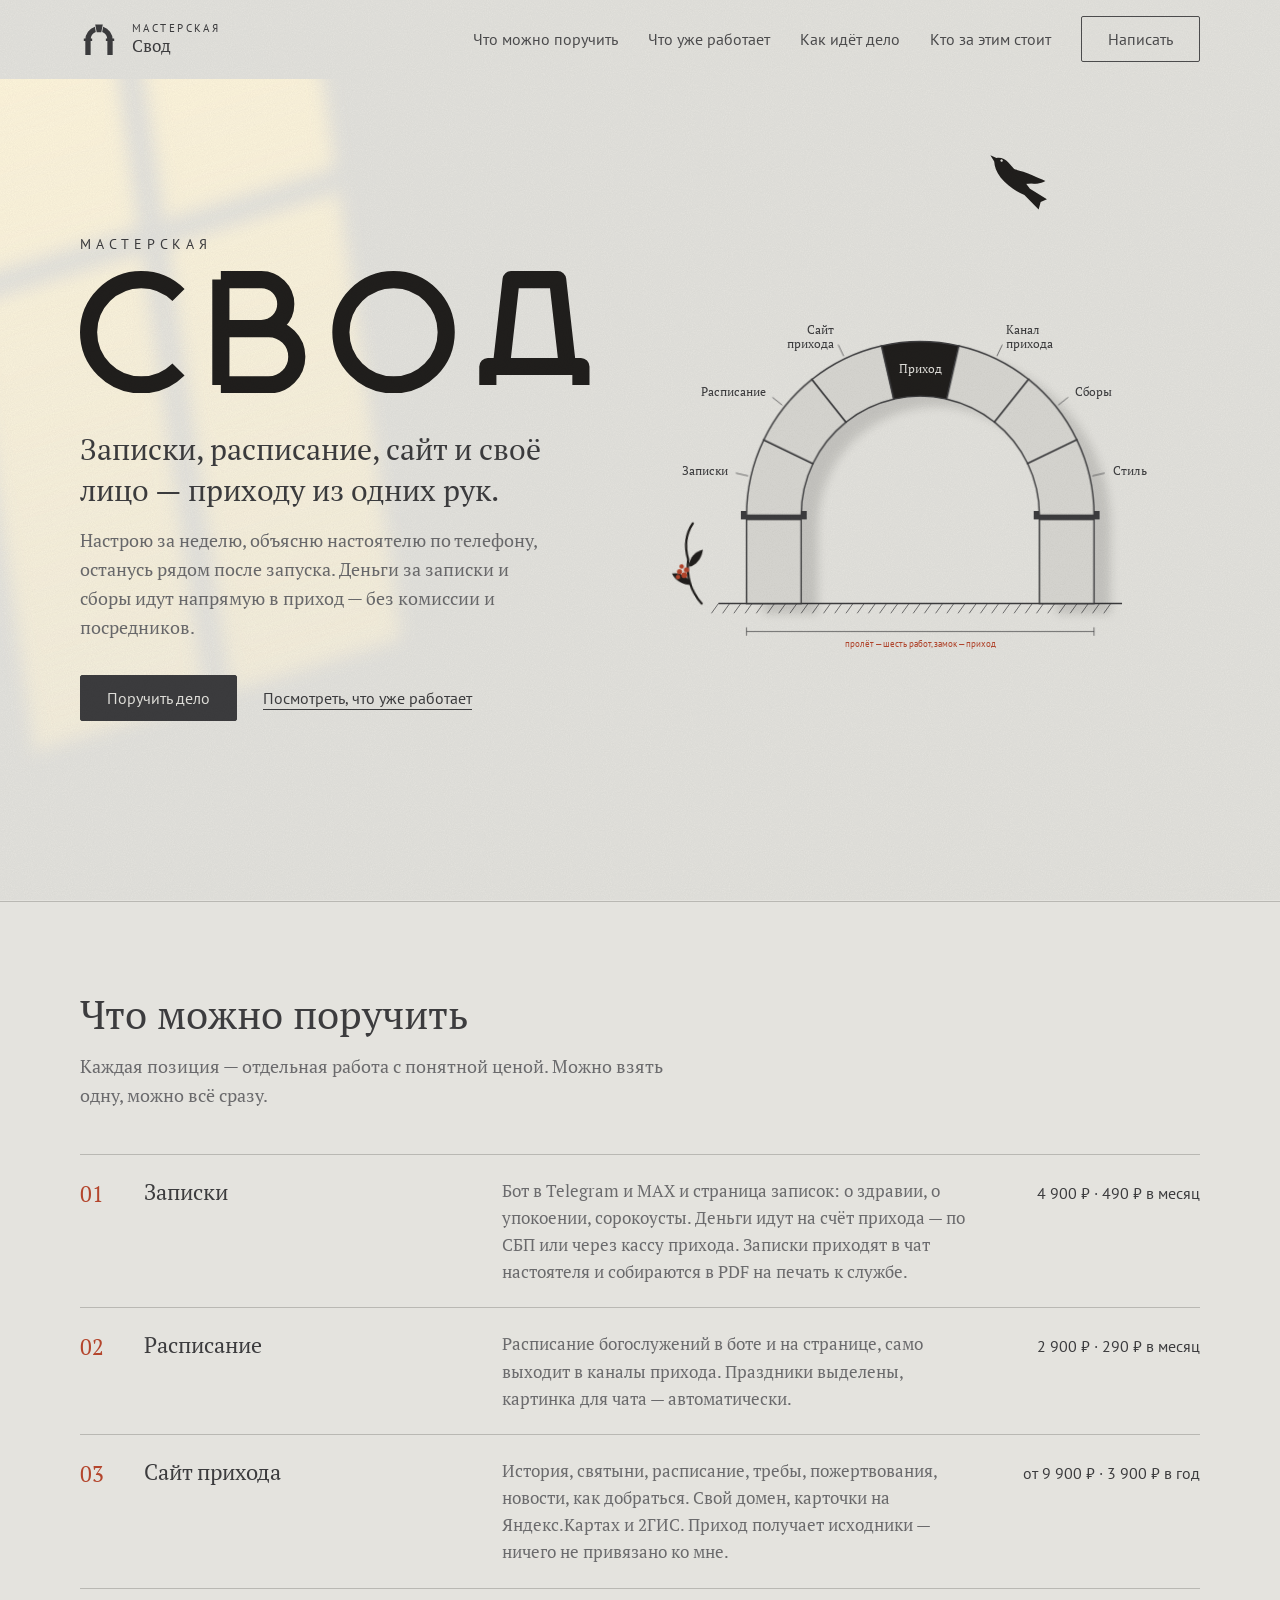
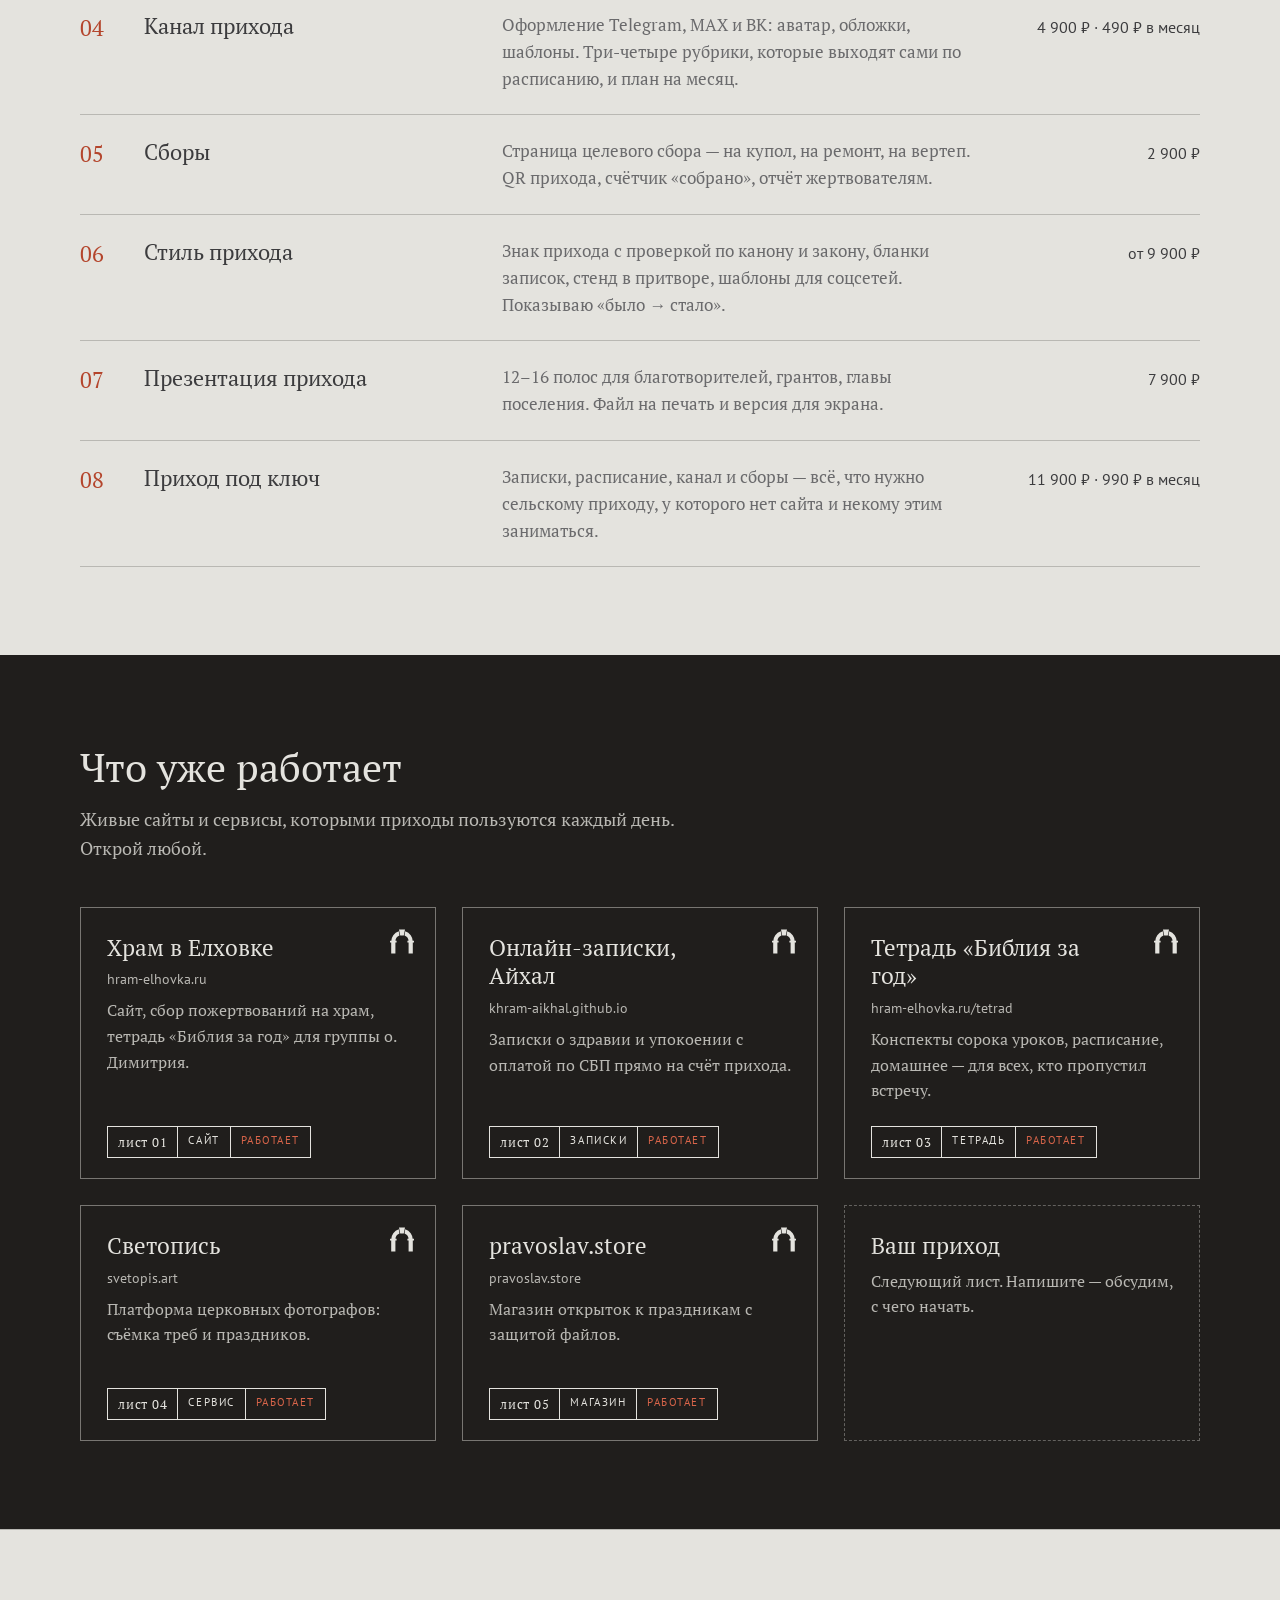
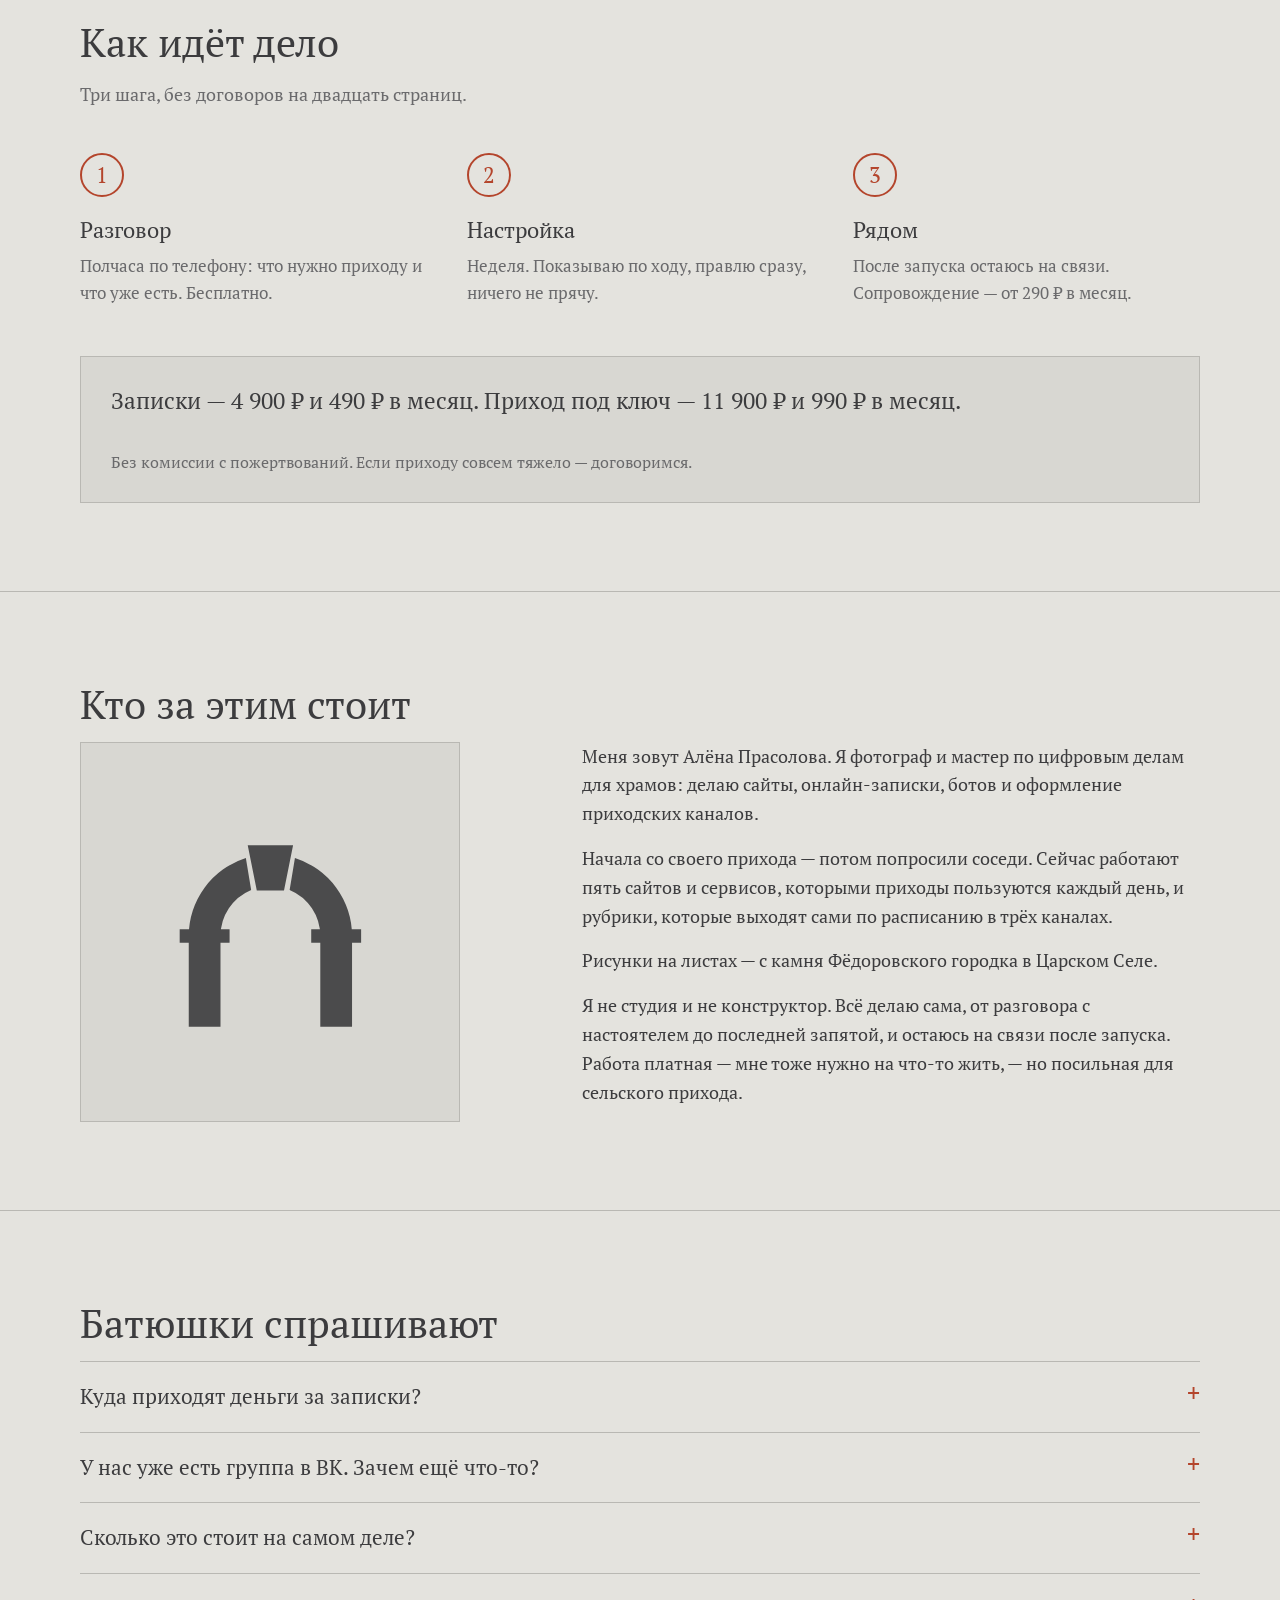
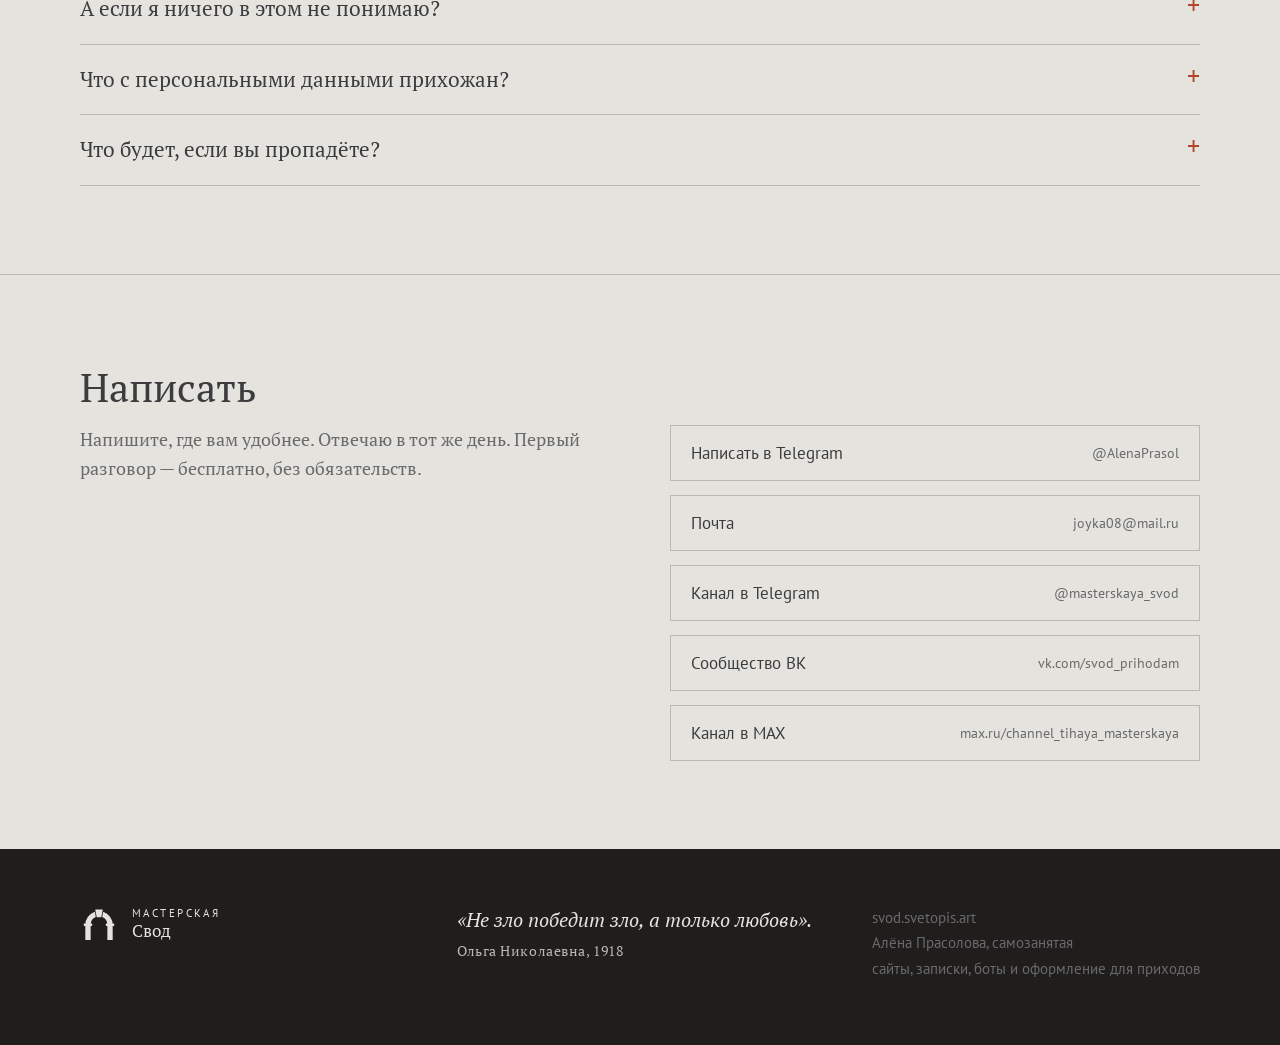
==== commit b8b2def3: "Свод: птица в слое поверх страницы, быстрее сборка, ярче свет, тень свода, домен svod.svetopis.art" ====
--- a/index.html
+++ b/index.html
@@ -34,7 +34,7 @@
 <main id="top">
 <div class="hero">
  <div class="okno" aria-hidden="true"><svg viewBox="0 0 400 760" aria-hidden="true"><defs>
-  <linearGradient id="okno-g" x1="0" y1="0" x2="0" y2="1"><stop offset="0" stop-color="#FFF8E4" stop-opacity=".9"/><stop offset="1" stop-color="#FFF8E4" stop-opacity=".45"/></linearGradient>
+  <linearGradient id="okno-g" x1="0" y1="0" x2="0" y2="1"><stop offset="0" stop-color="#FFF6DC"/><stop offset="1" stop-color="#FFF6DC" stop-opacity=".6"/></linearGradient>
   <mask id="okno-m"><path d="M0 200A200 200 0 0 1 400 200V760H0Z" fill="#fff"/><rect x="186" y="0" width="28" height="760"/><rect x="0" y="270" width="400" height="26"/></mask></defs>
   <rect width="400" height="760" fill="url(#okno-g)" mask="url(#okno-m)"/></svg></div>
  <div class="wrap">
@@ -124,7 +124,7 @@
  <div class="wrap">
   <a class="brand" href="#top"><svg viewBox="0 0 1000 1000" aria-hidden="true"><use href="#znak"/></svg><span class="t">мастерская<b>Свод</b></span></a>
   <div class="cols"><p class="quote">«Не зло победит зло, а только любовь».<small>Ольга Николаевна, 1918</small></p>
-  <div>masterskaya-svod.ru<br>Алёна Прасолова, самозанятая<br>сайты, записки, боты и оформление для приходов</div></div>
+  <div>svod.svetopis.art<br>Алёна Прасолова, самозанятая<br>сайты, записки, боты и оформление для приходов</div></div>
  </div>
 </footer>
 <script src="main.js"></script>
--- a/style.css
+++ b/style.css
@@ -34,10 +34,16 @@
 .hero .cta{display:flex;gap:26px;align-items:center;flex-wrap:wrap}
 .hero .cta a.link{font:400 16px "PT Sans",Arial,sans-serif;text-decoration:underline;text-underline-offset:5px}
 /* свет из окна храма: пятно с тенью переплёта медленно идёт по стене, как солнце */
-.okno{position:absolute;left:-6%;top:-14%;width:30%;max-width:460px;aspect-ratio:10/19;pointer-events:none;z-index:0;opacity:.92;filter:blur(12px);
-  transform:rotate(-17deg) skewX(-9deg);transform-origin:50% 0;animation:sun 110s ease-in-out infinite alternate}
+.okno{position:absolute;left:-6%;top:-14%;width:30%;max-width:460px;aspect-ratio:10/19;pointer-events:none;z-index:0;opacity:1;filter:blur(9px);
+  transform:rotate(-17deg) skewX(-9deg);transform-origin:50% 0;animation:sun 40s ease-in-out infinite alternate}
 .okno svg{width:100%;height:100%;display:block}
-@keyframes sun{from{transform:translate(0,0) rotate(-17deg) skewX(-9deg)}to{transform:translate(46%,7%) rotate(-11deg) skewX(-5deg)}}
+@keyframes sun{from{transform:translate(0,0) rotate(-17deg) skewX(-9deg)}to{transform:translate(64%,9%) rotate(-10deg) skewX(-4deg)}}
+/* тень свода на стене: от того же окна, уходит влево, когда свет идёт вправо */
+.shade{fill:var(--soot);fill-opacity:.13;transform:translate(24px,15px);animation:shade 40s ease-in-out infinite alternate}
+@keyframes shade{from{transform:translate(24px,15px)}to{transform:translate(8px,18px)}}
+/* слой птицы поверх всего: полёт не режется шапкой и краем экрана */
+.bird-layer{position:absolute;left:0;top:0;width:100%;height:100%;overflow:visible;pointer-events:none;z-index:45}
+.bird-layer .bird{pointer-events:auto}
 .hero .wrap>*{position:relative;z-index:1}
 /* свод из камней */
 .draw{position:relative}
@@ -52,7 +58,8 @@
 .dim{font-family:"PT Sans",Arial,sans-serif;font-size:13px;fill:var(--red)}
 /* сборка */
 .anim .stone,.anim .pier,.anim .imp{opacity:0;transform:translateY(-18px);animation:drop .55s cubic-bezier(.2,.7,.2,1) forwards}
-.anim .lbl,.anim .leader,.anim .hand,.anim .dimline,.anim .dim{opacity:0;animation:fade .6s ease forwards;animation-delay:2.6s}
+.anim .lbl,.anim .leader,.anim .hand,.anim .dimline,.anim .dim{opacity:0;animation:fade .6s ease forwards;animation-delay:1.6s}
+.anim .shade{opacity:0;animation:fade 1.2s ease 1.4s forwards,shade 40s ease-in-out infinite alternate}
 .anim .ground{stroke-dasharray:900;stroke-dashoffset:900;animation:draw 1s ease forwards}
 @keyframes drop{to{opacity:1;transform:translateY(0)}}
 @keyframes fade{to{opacity:1}}
@@ -60,7 +67,7 @@
 .bird{fill:var(--soot);cursor:pointer}
 .vine{cursor:pointer}
 @media (prefers-reduced-motion:reduce){
-  .okno{animation:none}
+  .okno,.shade,.anim .shade{animation:none}
   .anim .stone,.anim .pier,.anim .imp,.anim .lbl,.anim .leader,.anim .hand,.anim .dimline,.anim .dim{animation:none;opacity:1;transform:none}
   .anim .ground{animation:none;stroke-dashoffset:0}
 }
@@ -140,7 +147,7 @@
 .stone.key{fill:var(--soot)}
 .bird{fill:var(--soot)}
 .vine{fill:var(--soot)} .vine .berry{fill:var(--red)}
-.anim .vine{opacity:0;animation:fade .8s ease forwards;animation-delay:2.2s}
+.anim .vine{opacity:0;animation:fade .8s ease forwards;animation-delay:1.1s}
 section.dark{background:var(--soot);color:var(--paper);border-top:0}
 section.dark .lead{color:#B9B8B3}
 section.dark .sheet{border-color:rgba(226,225,220,.45);color:var(--paper);background:transparent}
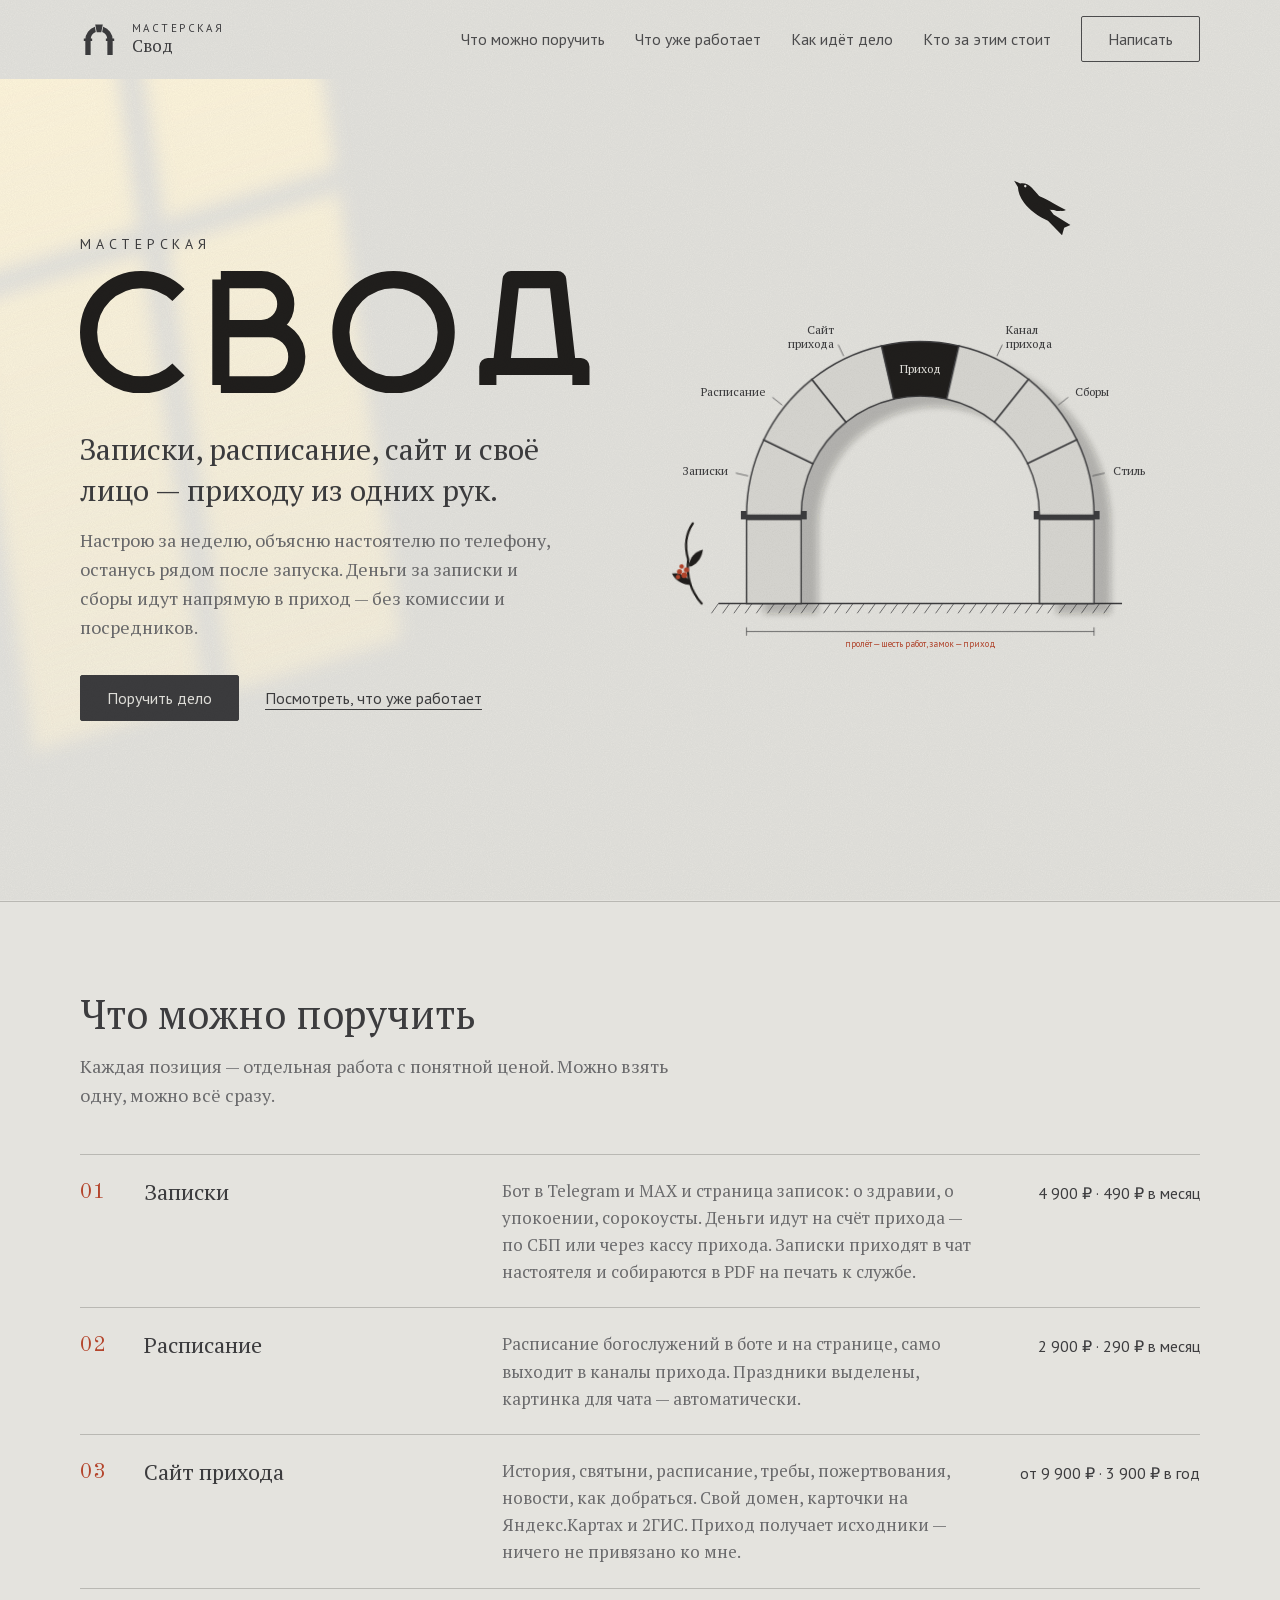
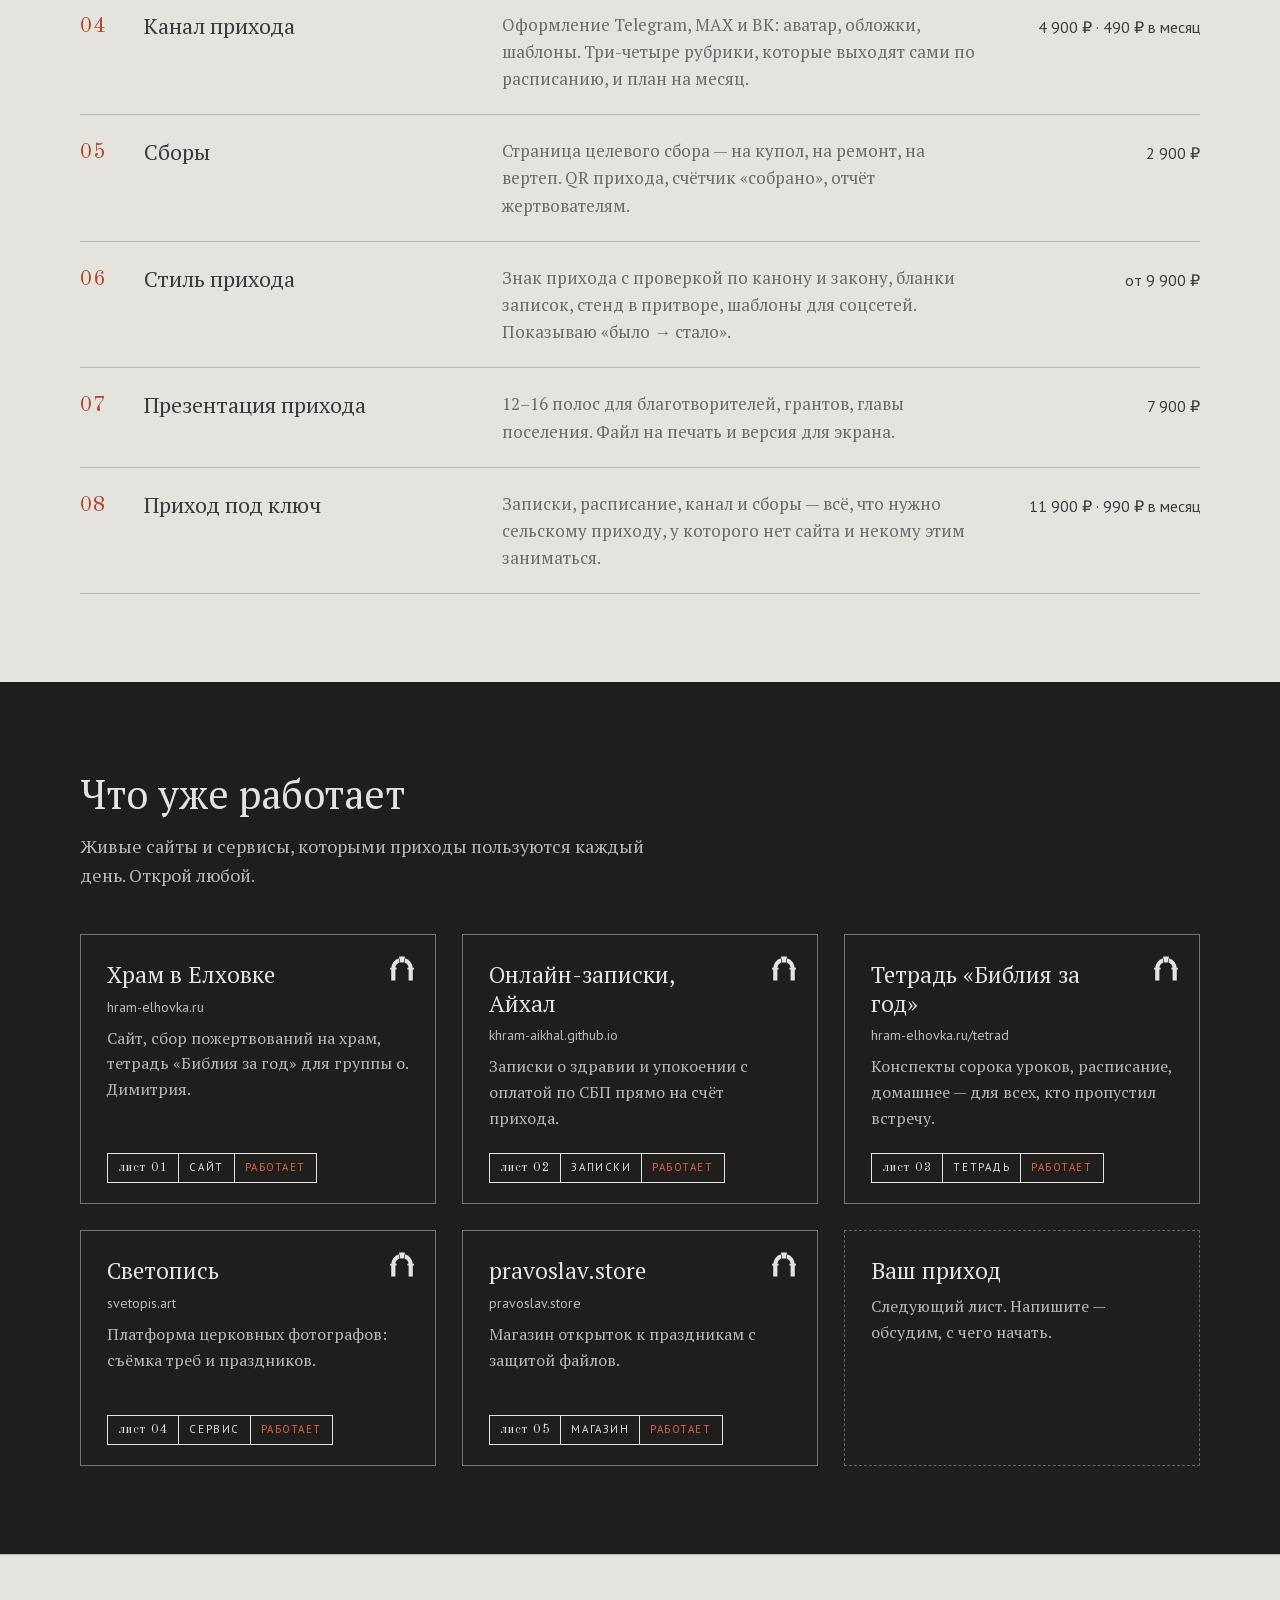
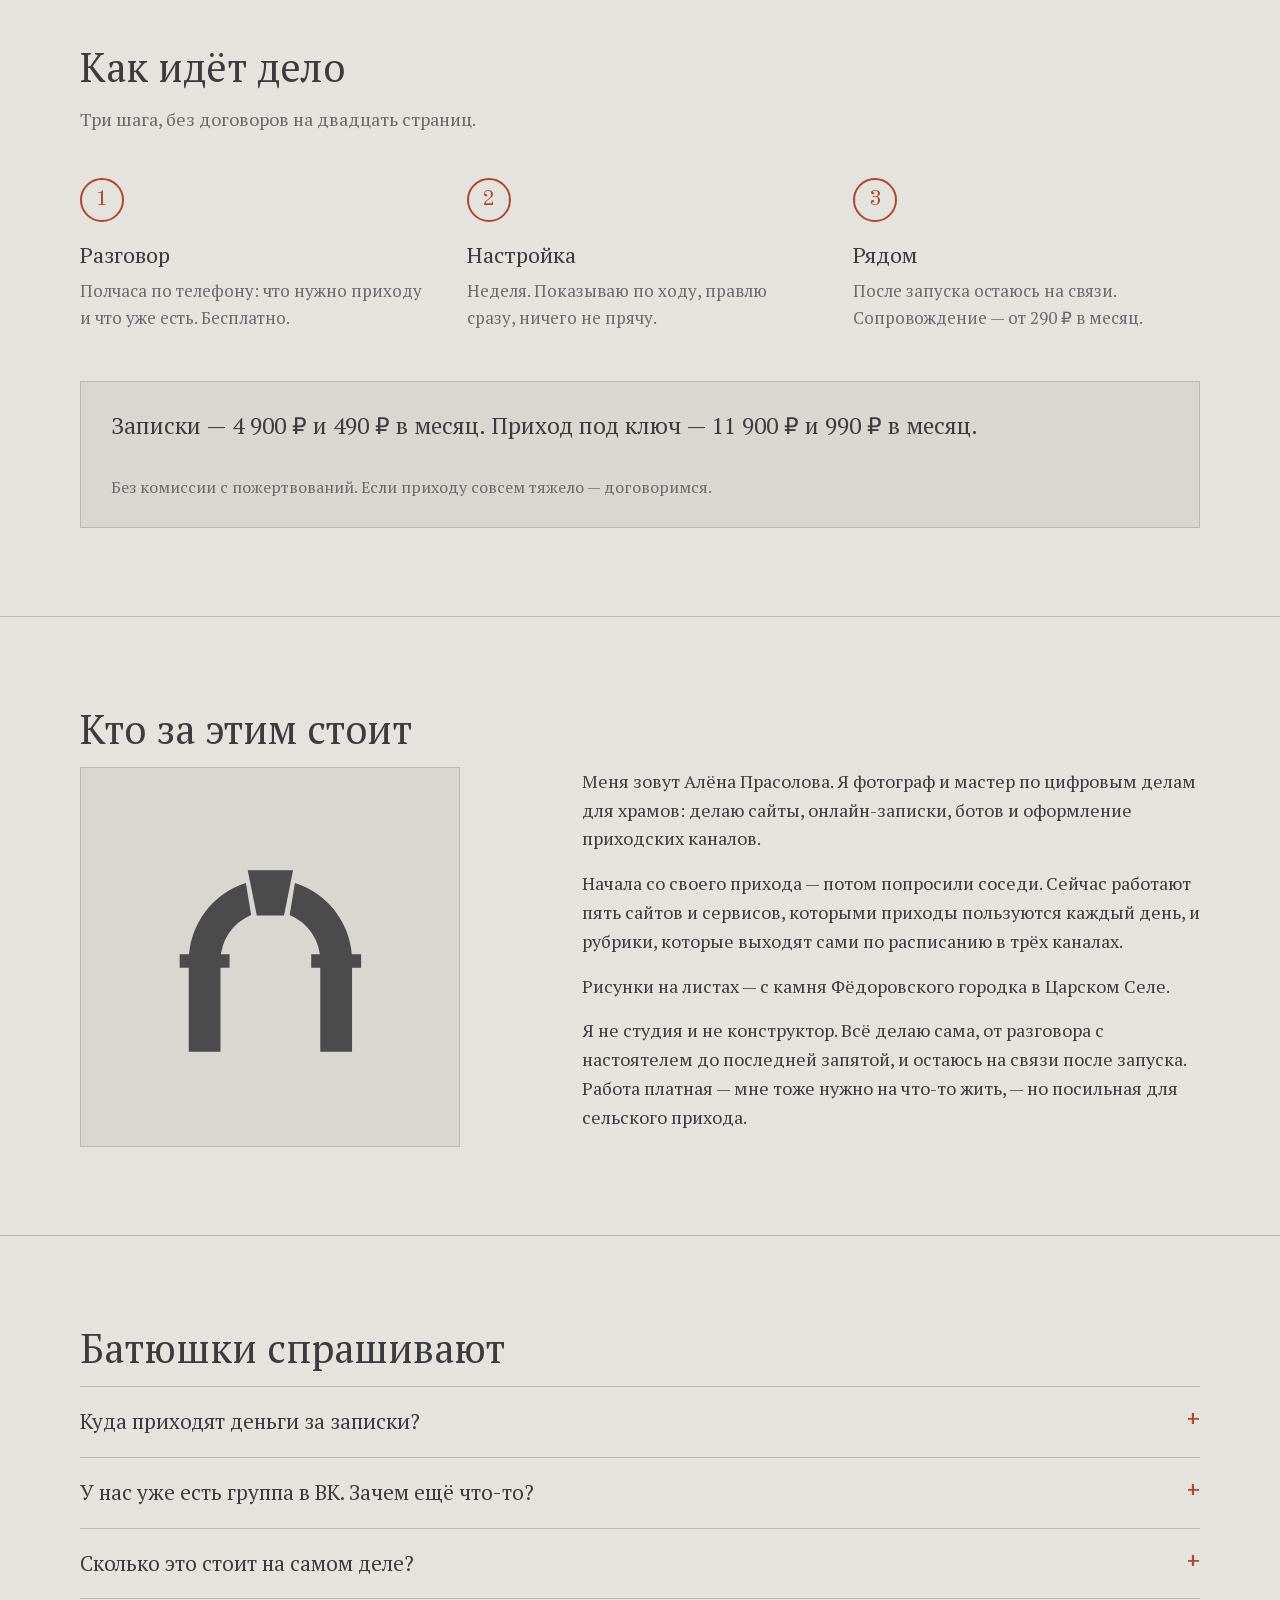
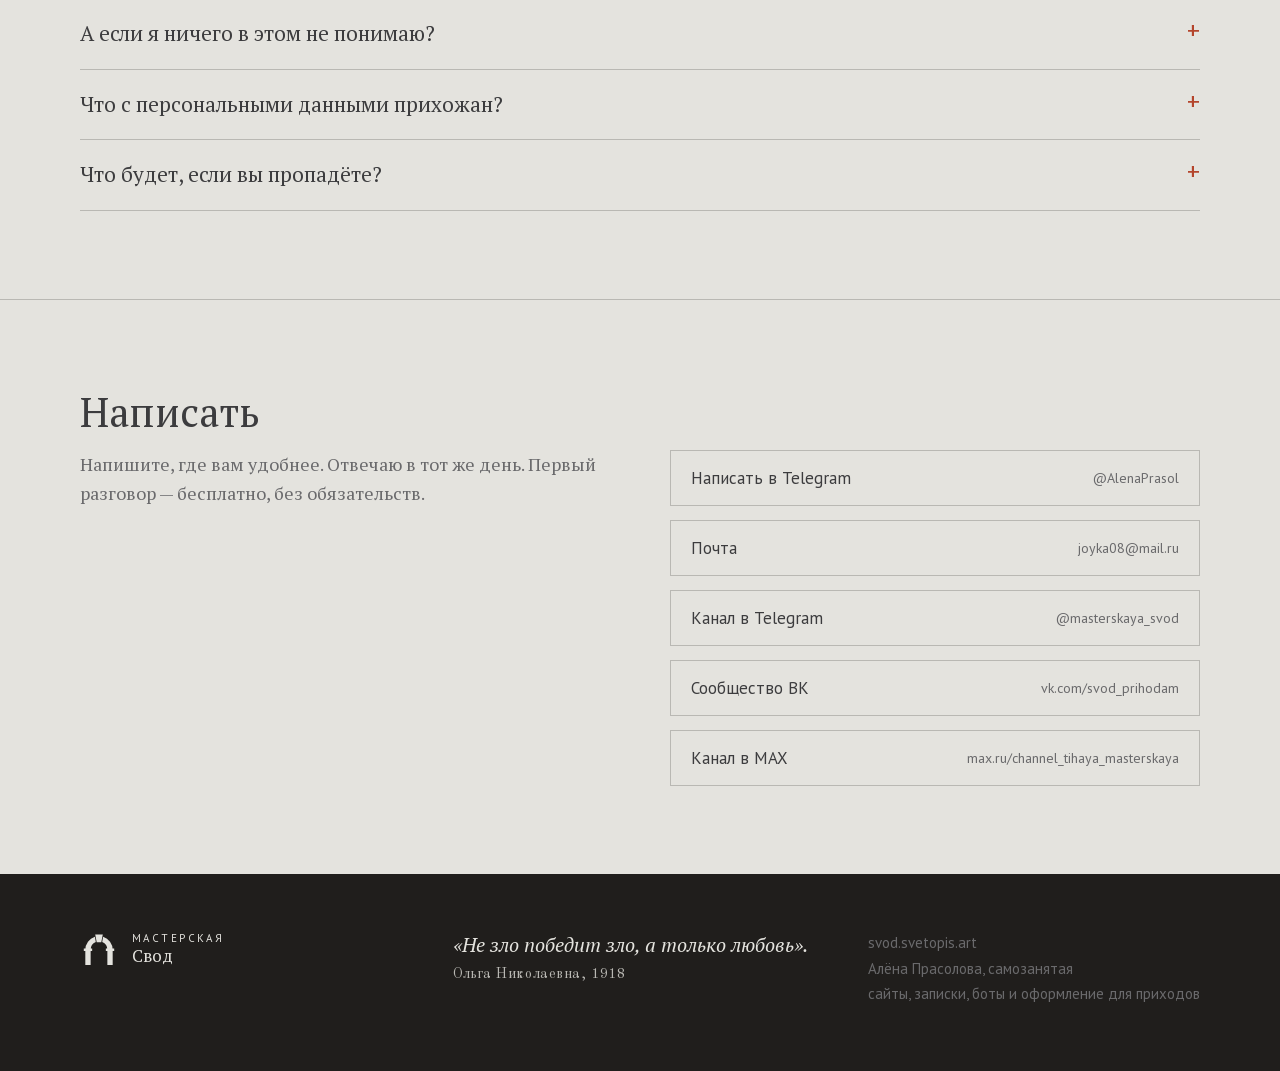
==== commit 47fa21a6: "Шрифты файлами вместо Google Fonts: сайт открывается в России без VPN Co-Authored-By: Claude Fable 5" ====
--- a/index.html
+++ b/index.html
@@ -6,8 +6,7 @@
 <title>Мастерская Свод — сайты, записки, боты и оформление для приходов</title>
 <meta name="description" content="Приходу из одних рук: онлайн-записки, расписание, сайт, канал, сборы и стиль. Деньги напрямую в приход, без комиссии. Мастерская Свод.">
 <link rel="icon" href="assets/svod-znak.svg" type="image/svg+xml">
-<link rel="preconnect" href="https://fonts.googleapis.com"><link rel="preconnect" href="https://fonts.gstatic.com" crossorigin>
-<link href="https://fonts.googleapis.com/css2?family=PT+Sans:wght@400;700&family=PT+Serif:ital,wght@0,400;0,700;1,400&family=Old+Standard+TT&display=swap" rel="stylesheet">
+<link rel="stylesheet" href="assets/fonts/fonts.css">
 <link rel="stylesheet" href="style.css">
 </head>
 <body>
--- a/assets/fonts/fonts.css
+++ b/assets/fonts/fonts.css
@@ -0,0 +1,13 @@
+/* PT Sans и PT Serif — ParaType, Open Font License. Файлы лежат рядом, ничего не грузится извне. */
+@font-face{font-family:'PT Sans';font-style:normal;font-weight:400;font-display:swap;src:url(PTSans-400-cyr.woff2) format('woff2');unicode-range:U+0301, U+0400-045F, U+0490-0491, U+04B0-04B1, U+2116;}
+@font-face{font-family:'PT Sans';font-style:normal;font-weight:400;font-display:swap;src:url(PTSans-400-lat.woff2) format('woff2');unicode-range:U+0000-00FF, U+0131, U+0152-0153, U+02BB-02BC, U+02C6, U+02DA, U+02DC, U+0304, U+0308, U+0329, U+2000-206F, U+20AC, U+2122, U+2191, U+2193, U+2212, U+2215, U+FEFF, U+FFFD;}
+@font-face{font-family:'PT Sans';font-style:normal;font-weight:700;font-display:swap;src:url(PTSans-700-cyr.woff2) format('woff2');unicode-range:U+0301, U+0400-045F, U+0490-0491, U+04B0-04B1, U+2116;}
+@font-face{font-family:'PT Sans';font-style:normal;font-weight:700;font-display:swap;src:url(PTSans-700-lat.woff2) format('woff2');unicode-range:U+0000-00FF, U+0131, U+0152-0153, U+02BB-02BC, U+02C6, U+02DA, U+02DC, U+0304, U+0308, U+0329, U+2000-206F, U+20AC, U+2122, U+2191, U+2193, U+2212, U+2215, U+FEFF, U+FFFD;}
+@font-face{font-family:'PT Serif';font-style:italic;font-weight:400;font-display:swap;src:url(PTSerif-400i-cyr.woff2) format('woff2');unicode-range:U+0301, U+0400-045F, U+0490-0491, U+04B0-04B1, U+2116;}
+@font-face{font-family:'PT Serif';font-style:italic;font-weight:400;font-display:swap;src:url(PTSerif-400i-lat.woff2) format('woff2');unicode-range:U+0000-00FF, U+0131, U+0152-0153, U+02BB-02BC, U+02C6, U+02DA, U+02DC, U+0304, U+0308, U+0329, U+2000-206F, U+20AC, U+2122, U+2191, U+2193, U+2212, U+2215, U+FEFF, U+FFFD;}
+@font-face{font-family:'PT Serif';font-style:normal;font-weight:400;font-display:swap;src:url(PTSerif-400-cyr.woff2) format('woff2');unicode-range:U+0301, U+0400-045F, U+0490-0491, U+04B0-04B1, U+2116;}
+@font-face{font-family:'PT Serif';font-style:normal;font-weight:400;font-display:swap;src:url(PTSerif-400-lat.woff2) format('woff2');unicode-range:U+0000-00FF, U+0131, U+0152-0153, U+02BB-02BC, U+02C6, U+02DA, U+02DC, U+0304, U+0308, U+0329, U+2000-206F, U+20AC, U+2122, U+2191, U+2193, U+2212, U+2215, U+FEFF, U+FFFD;}
+@font-face{font-family:'PT Serif';font-style:normal;font-weight:700;font-display:swap;src:url(PTSerif-700-cyr.woff2) format('woff2');unicode-range:U+0301, U+0400-045F, U+0490-0491, U+04B0-04B1, U+2116;}
+@font-face{font-family:'PT Serif';font-style:normal;font-weight:700;font-display:swap;src:url(PTSerif-700-lat.woff2) format('woff2');unicode-range:U+0000-00FF, U+0131, U+0152-0153, U+02BB-02BC, U+02C6, U+02DA, U+02DC, U+0304, U+0308, U+0329, U+2000-206F, U+20AC, U+2122, U+2191, U+2193, U+2212, U+2215, U+FEFF, U+FFFD;}
+@font-face{font-family:'Old Standard TT';font-style:normal;font-weight:400;font-display:swap;src:url(OldStandardTT-400-cyr.woff2) format('woff2');unicode-range:U+0301, U+0400-045F, U+0490-0491, U+04B0-04B1, U+2116;}
+@font-face{font-family:'Old Standard TT';font-style:normal;font-weight:400;font-display:swap;src:url(OldStandardTT-400-lat.woff2) format('woff2');unicode-range:U+0000-00FF, U+0131, U+0152-0153, U+02BB-02BC, U+02C6, U+02DA, U+02DC, U+0304, U+0308, U+0329, U+2000-206F, U+20AC, U+2122, U+2191, U+2193, U+2212, U+2215, U+FEFF, U+FFFD;}
--- a/style.css
+++ b/style.css
@@ -39,7 +39,7 @@
 .okno svg{width:100%;height:100%;display:block}
 @keyframes sun{from{transform:translate(0,0) rotate(-17deg) skewX(-9deg)}to{transform:translate(64%,9%) rotate(-10deg) skewX(-4deg)}}
 /* тень свода на стене: от того же окна, уходит влево, когда свет идёт вправо */
-.shade{fill:var(--soot);fill-opacity:.13;transform:translate(24px,15px);animation:shade 40s ease-in-out infinite alternate}
+.shade{fill:var(--soot);fill-opacity:.24;transform:translate(24px,15px);animation:shade 40s ease-in-out infinite alternate}
 @keyframes shade{from{transform:translate(24px,15px)}to{transform:translate(8px,18px)}}
 /* слой птицы поверх всего: полёт не режется шапкой и краем экрана */
 .bird-layer{position:absolute;left:0;top:0;width:100%;height:100%;overflow:visible;pointer-events:none;z-index:45}
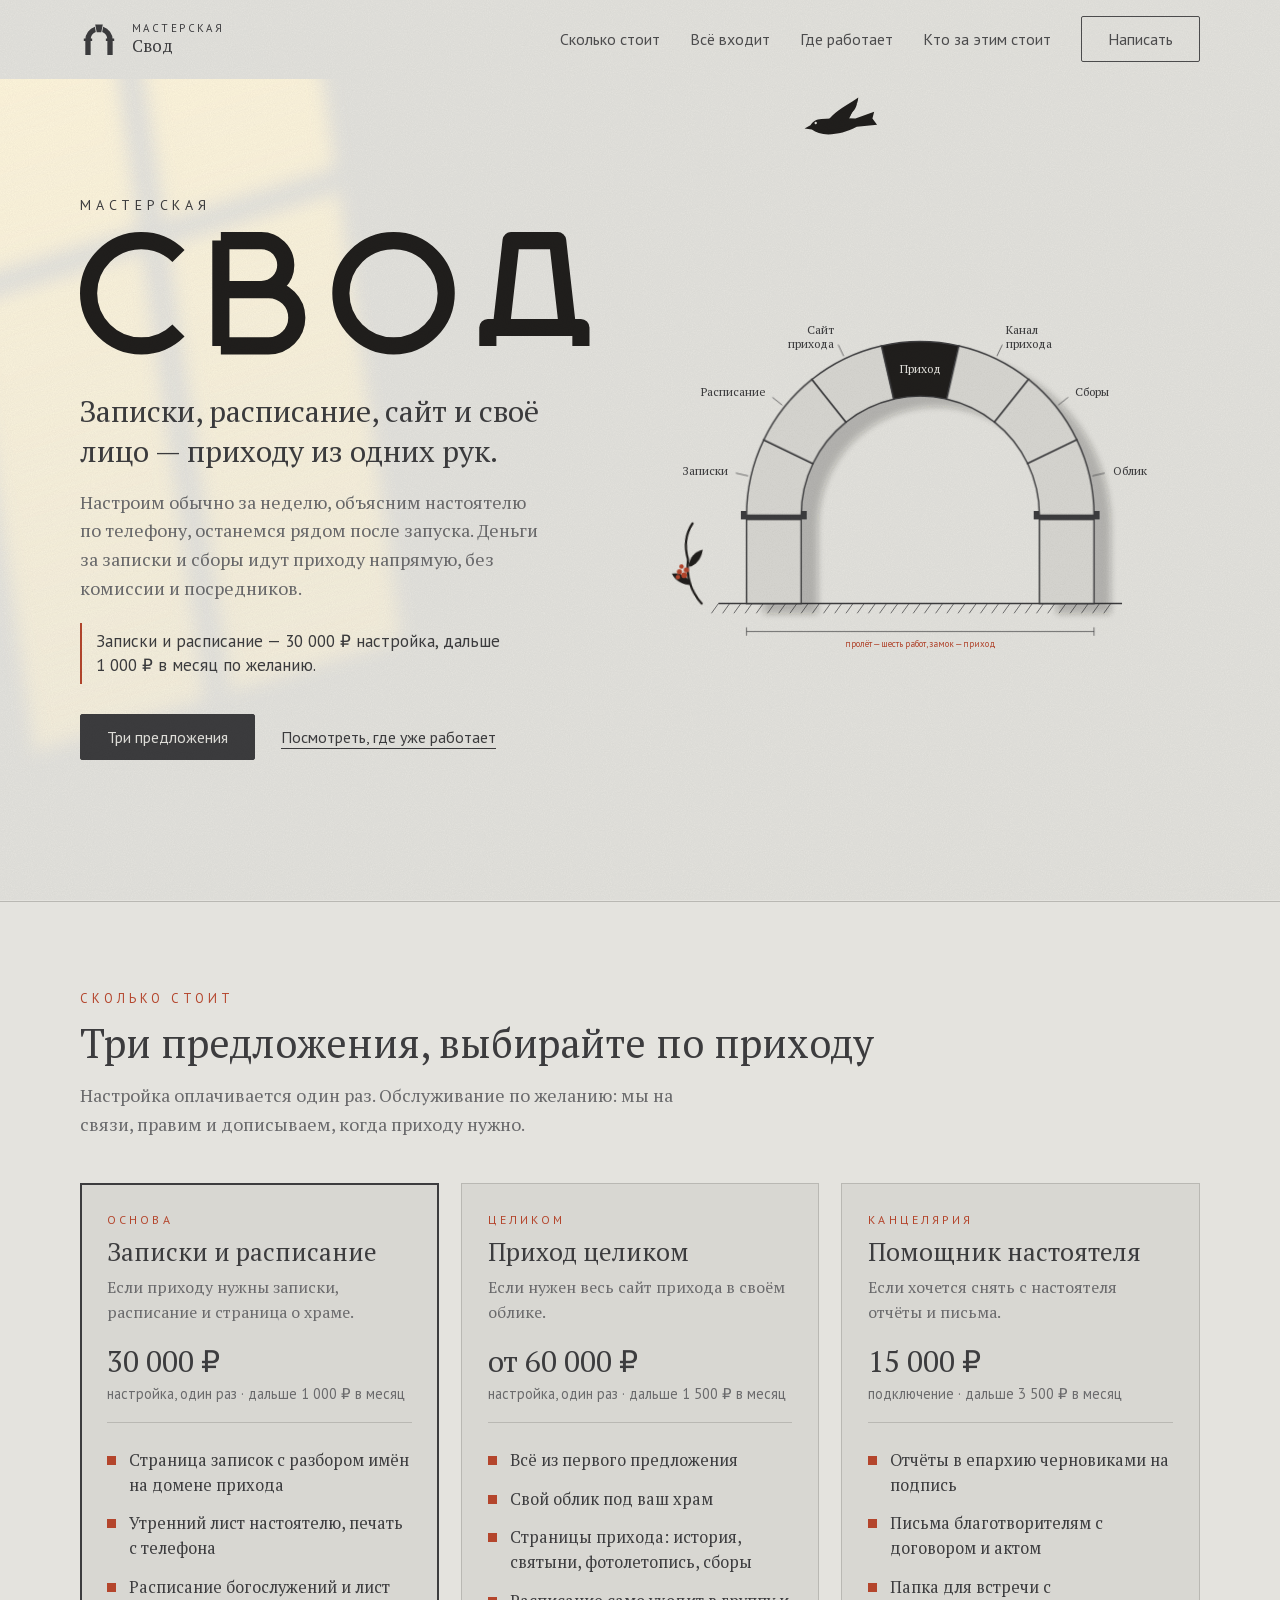
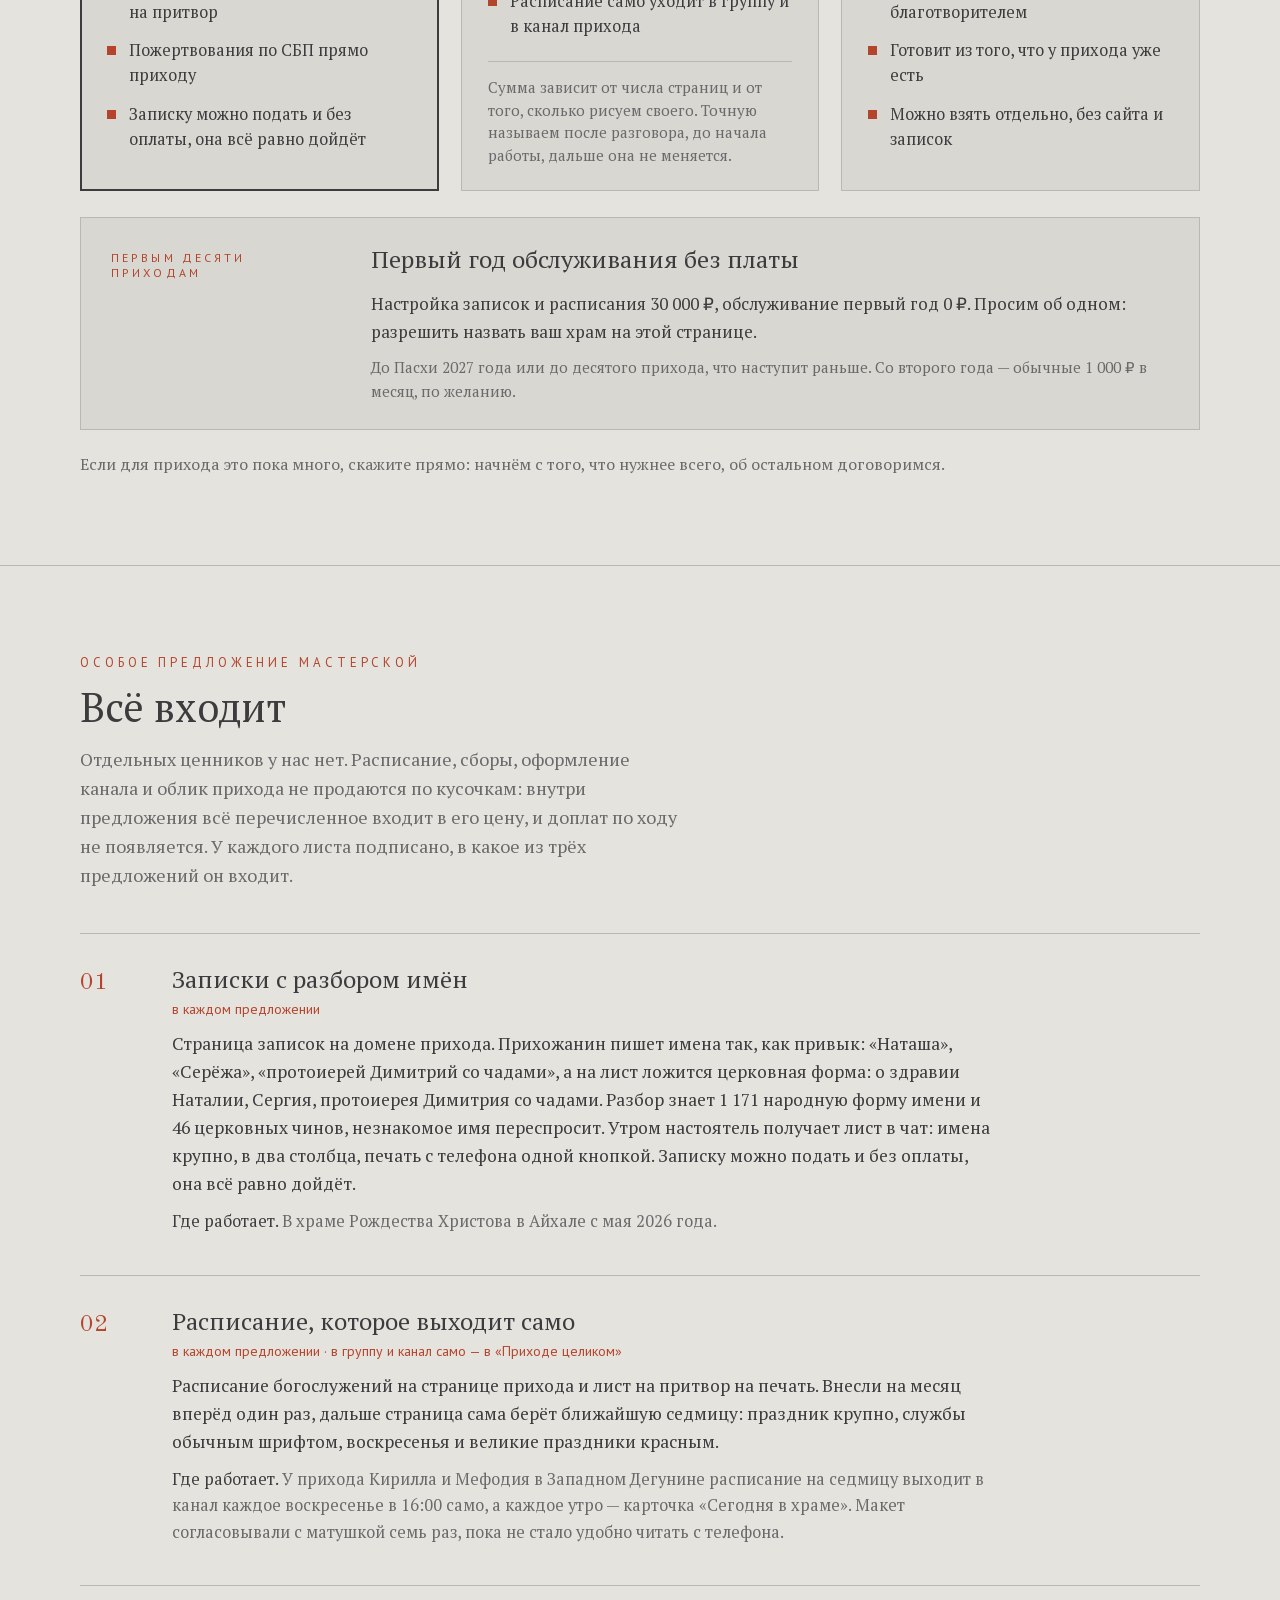
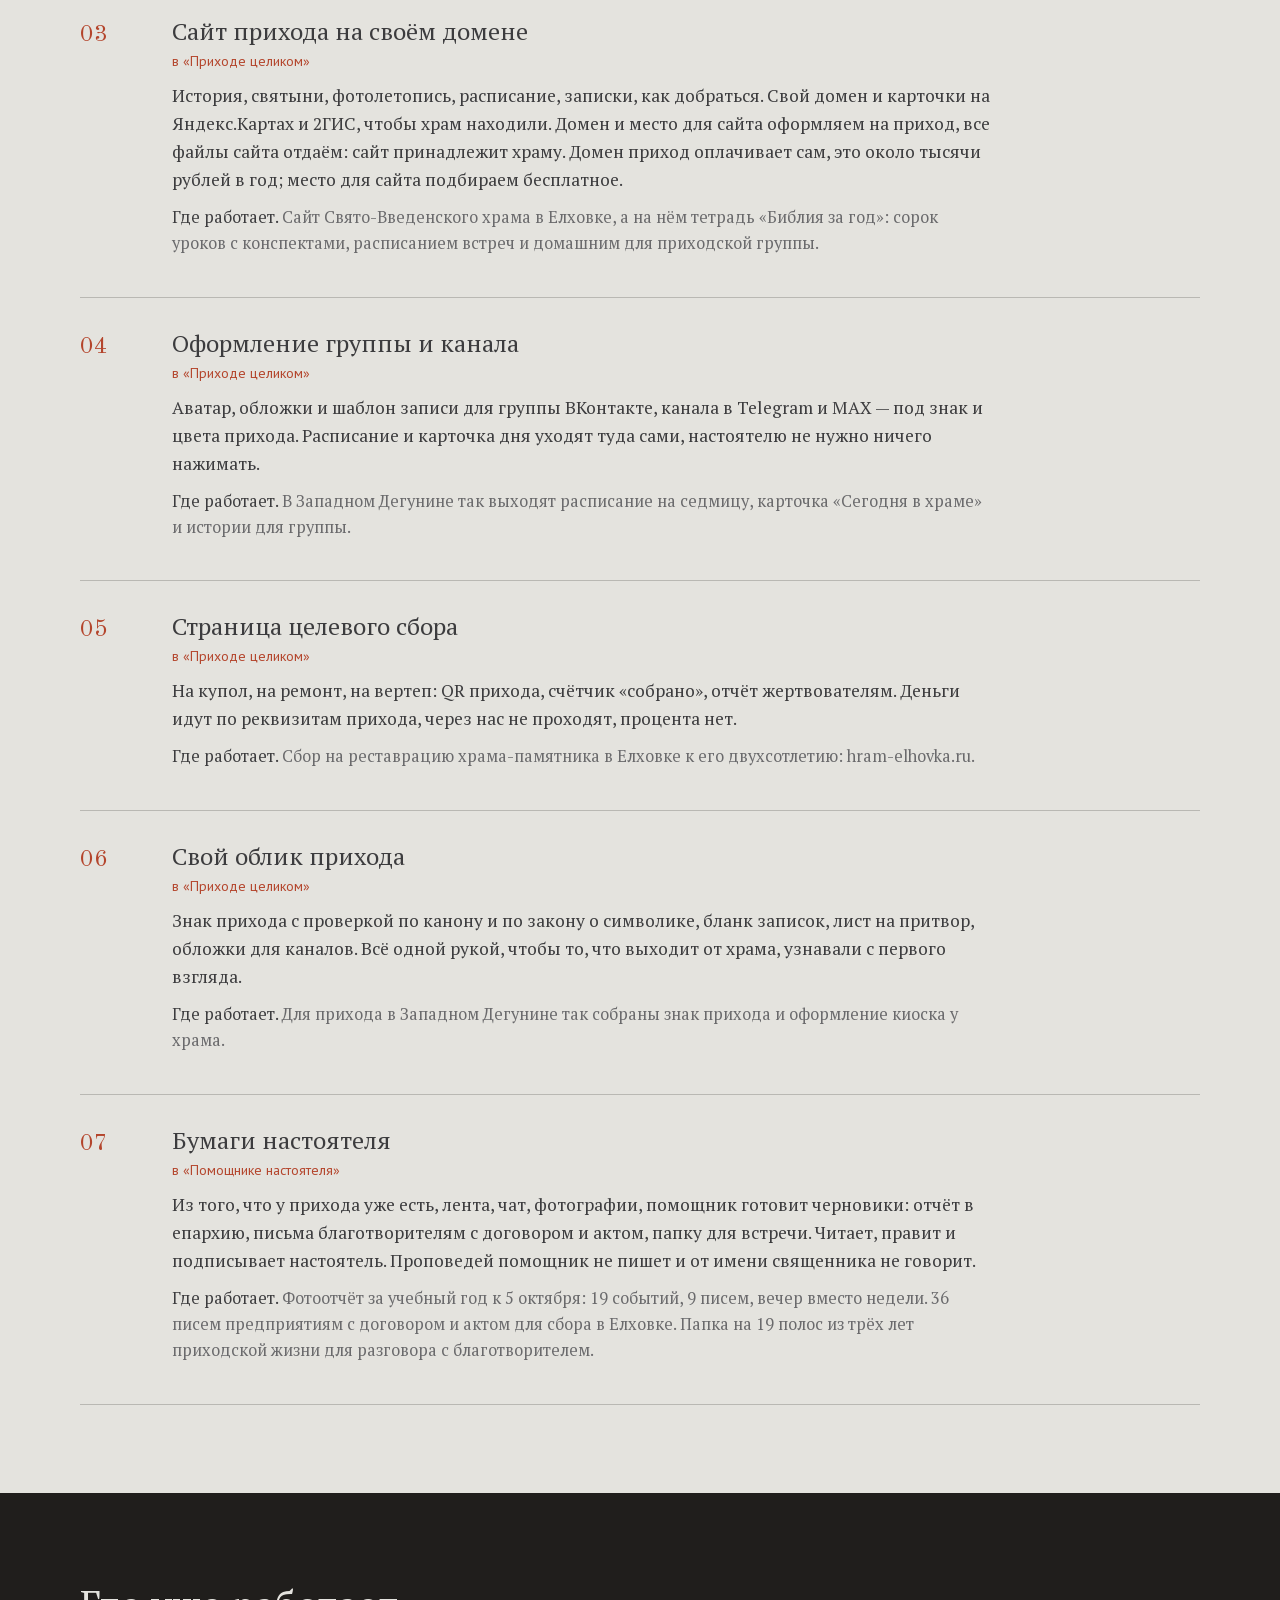
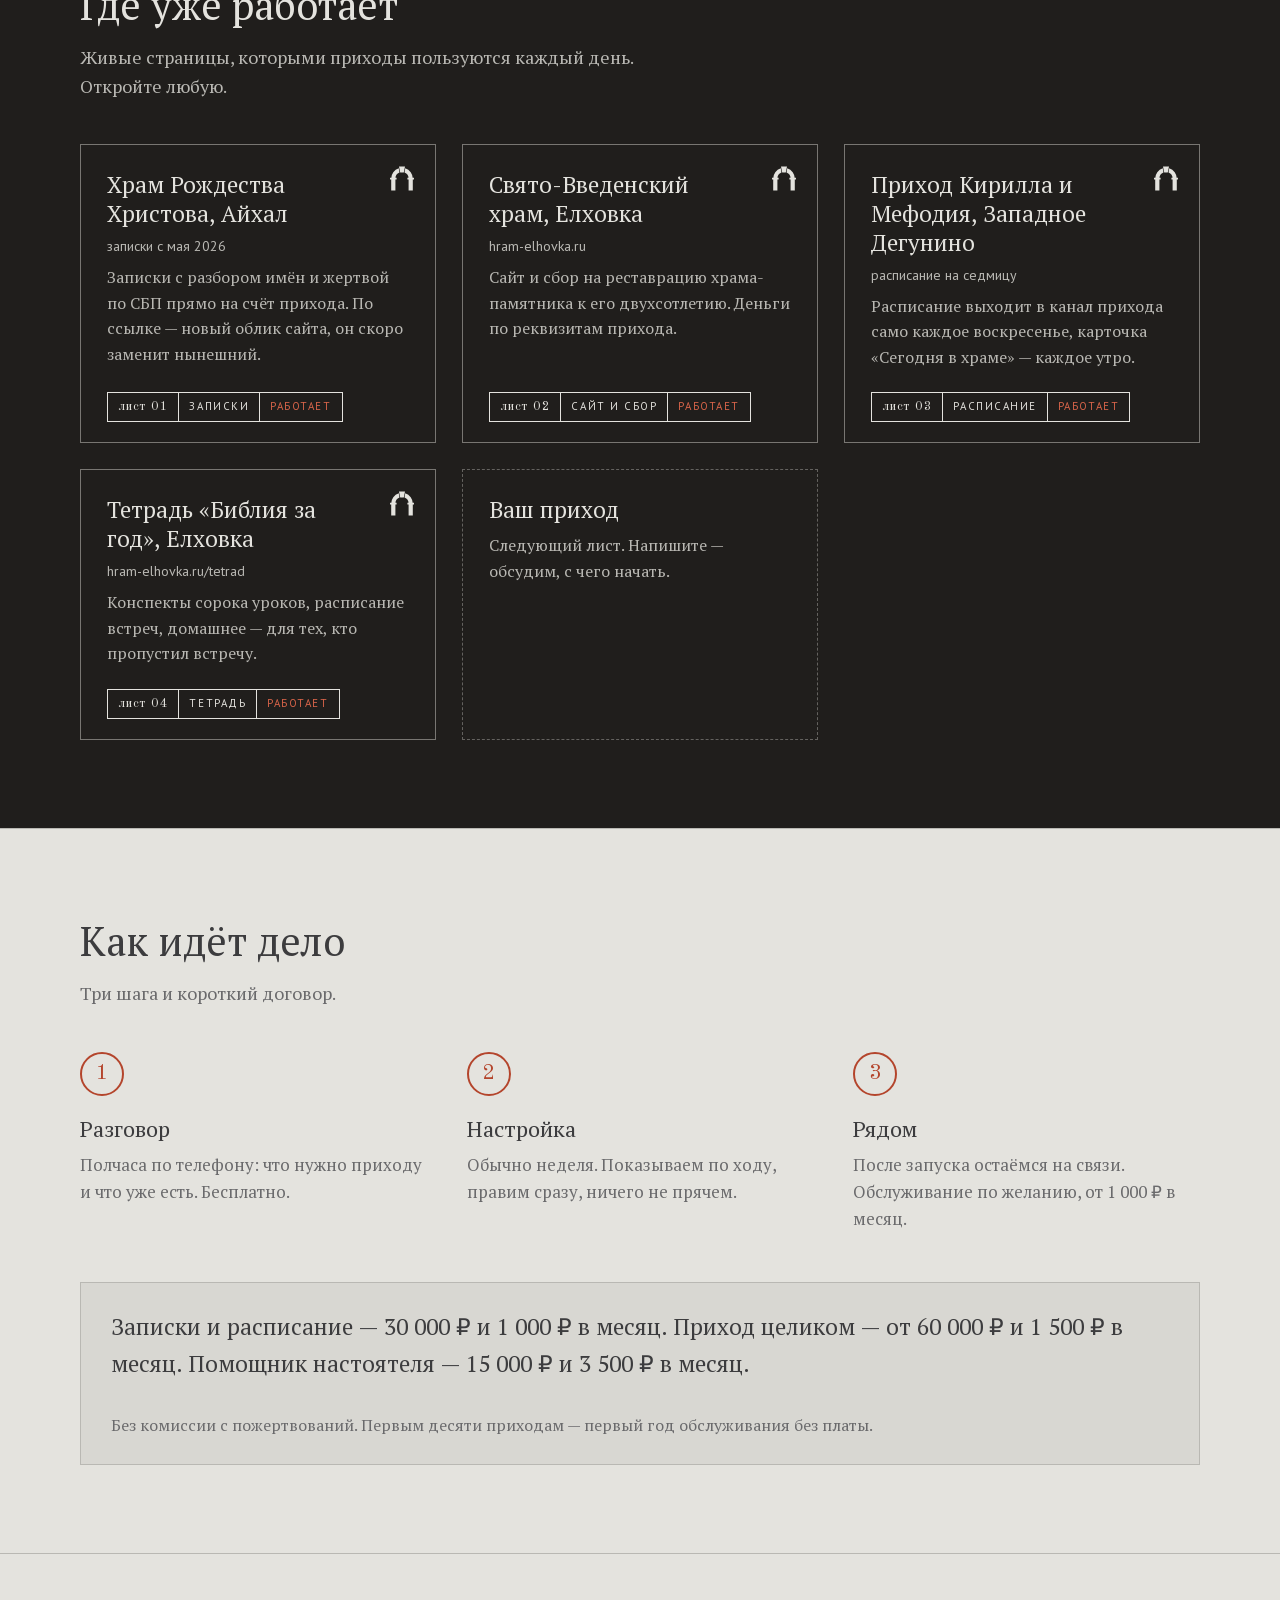
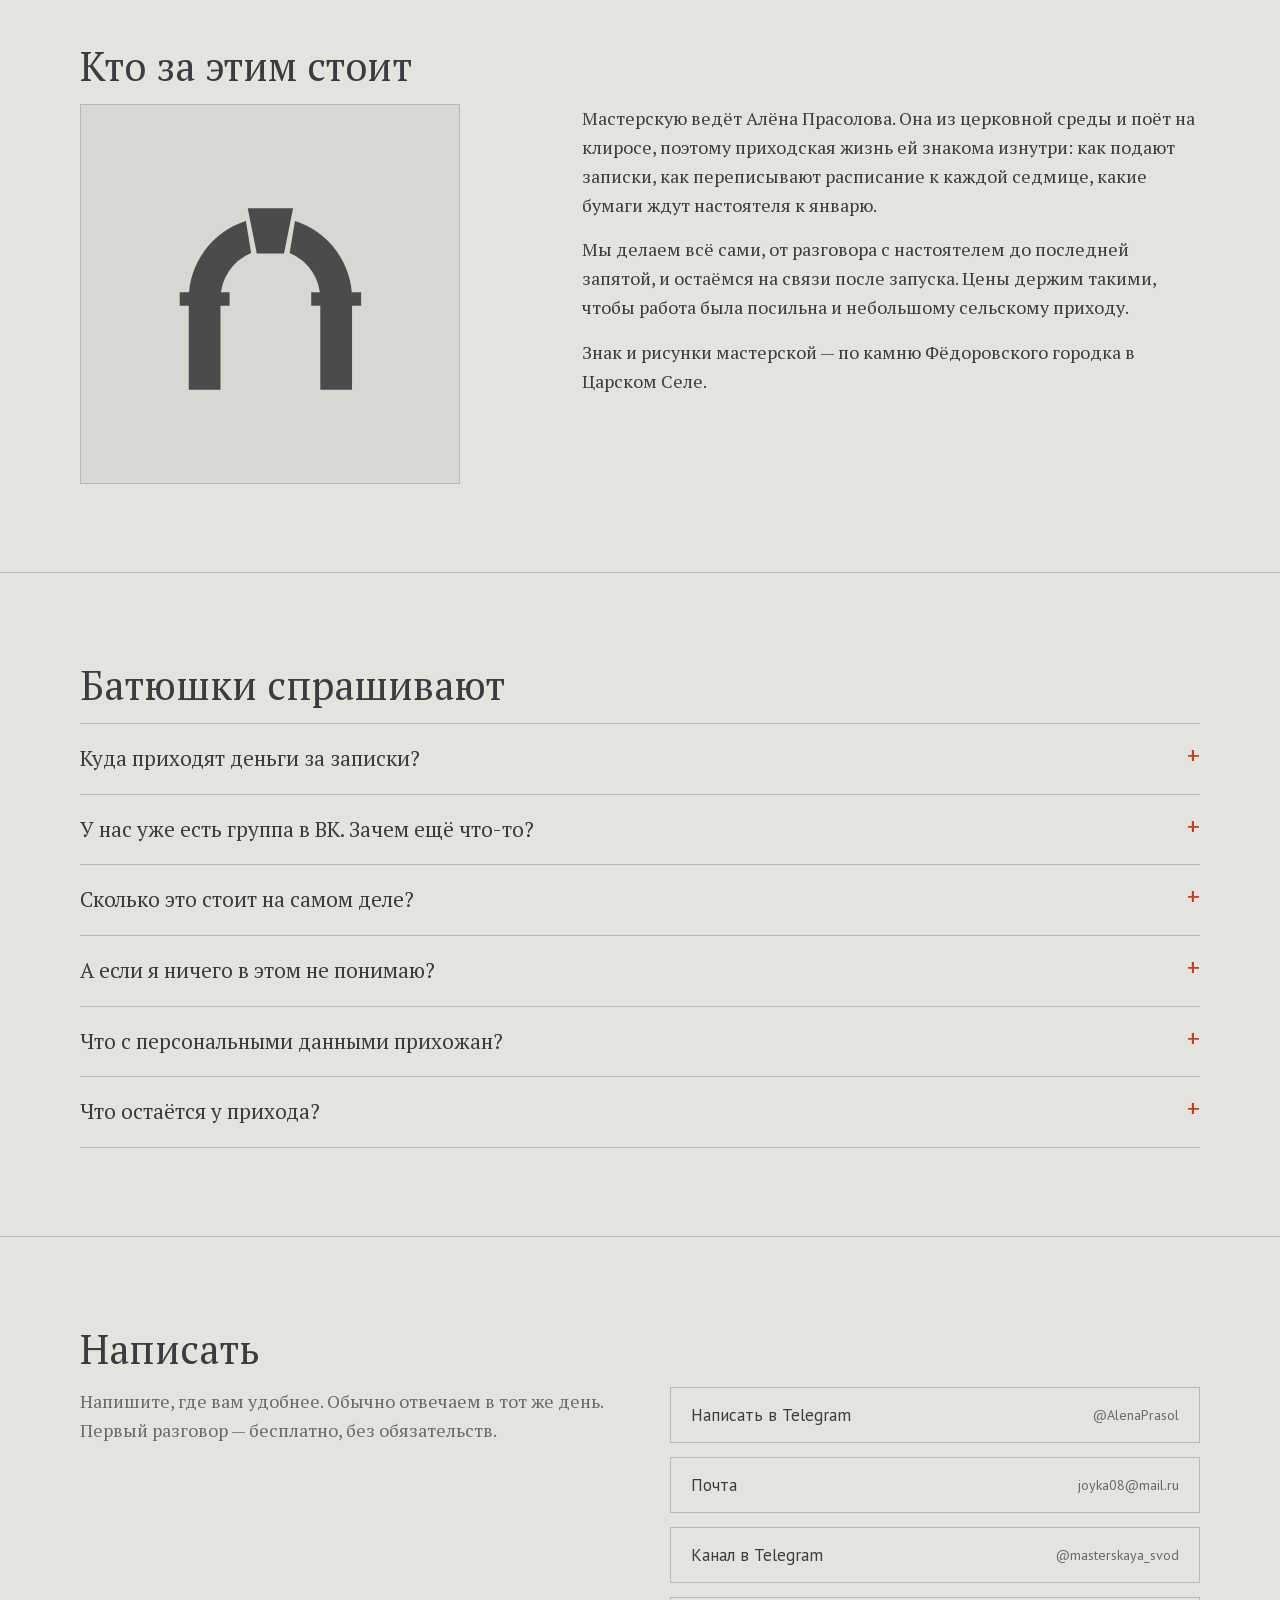
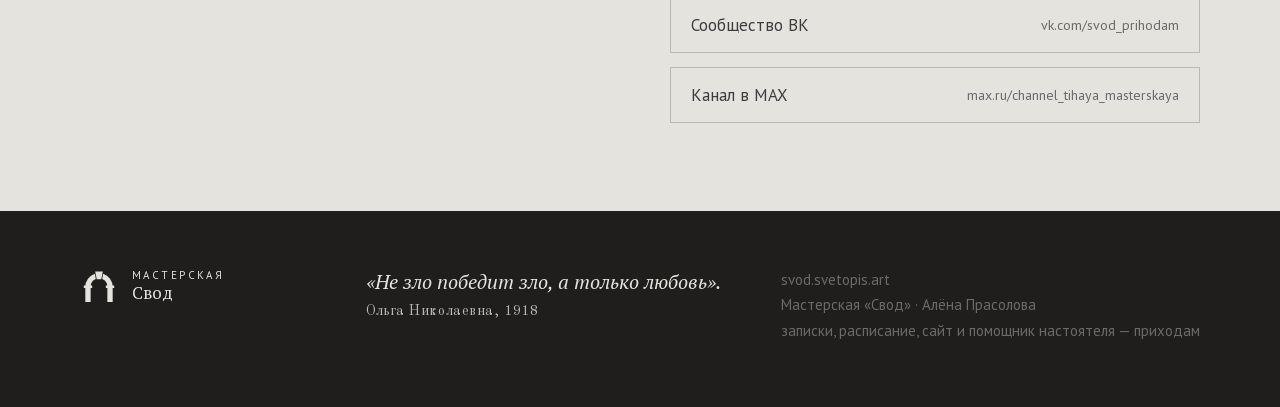
==== commit 0b1555b0: "Свод: три предложения по утверждённому прайсу, раздел «Всё входит» с примерами, og-картинка, живые р" ====
--- a/index.html
+++ b/index.html
@@ -3,8 +3,13 @@
 <head>
 <meta charset="utf-8">
 <meta name="viewport" content="width=device-width,initial-scale=1">
-<title>Мастерская Свод — сайты, записки, боты и оформление для приходов</title>
-<meta name="description" content="Приходу из одних рук: онлайн-записки, расписание, сайт, канал, сборы и стиль. Деньги напрямую в приход, без комиссии. Мастерская Свод.">
+<title>Мастерская Свод — записки, расписание, сайт и помощник настоятеля для приходов</title>
+<meta name="description" content="Приходу из одних рук: записки с разбором имён, расписание, сайт прихода, сборы, облик и помощник настоятеля. Деньги напрямую в приход, без комиссии. Три предложения с ценами.">
+<meta property="og:title" content="Мастерская Свод — приходам из одних рук">
+<meta property="og:description" content="Записки с разбором имён, расписание, сайт прихода, сборы, облик и помощник настоятеля. Деньги напрямую в приход, без комиссии. Три предложения с ценами.">
+<meta property="og:image" content="https://svod.svetopis.art/assets/og-svod.png">
+<meta property="og:url" content="https://svod.svetopis.art/">
+<meta property="og:type" content="website">
 <link rel="icon" href="assets/svod-znak.svg" type="image/svg+xml">
 <link rel="stylesheet" href="assets/fonts/fonts.css">
 <link rel="stylesheet" href="style.css">
@@ -19,9 +24,9 @@
    <span class="t">мастерская<b>Свод</b></span>
   </a>
   <nav aria-label="Разделы">
-   <a href="#poruchit">Что можно поручить</a>
-   <a href="#rabotaet">Что уже работает</a>
-   <a href="#delo">Как идёт дело</a>
+   <a href="#ceny">Сколько стоит</a>
+   <a href="#vhodit">Всё входит</a>
+   <a href="#rabotaet">Где работает</a>
    <a href="#kto">Кто за этим стоит</a>
    <a class="btn" href="#svyaz">Написать</a>
   </nav>
@@ -41,27 +46,40 @@
    <div class="desc">мастерская</div>
    <div class="wm"><svg width="100%" viewBox="0 0 416 100" style="max-width:560px" fill="none" stroke="#3C3C3E" stroke-width="14" stroke-linejoin="round" aria-label="Свод"><path d="M80.4 19.6A43 43 0 1 0 80.4 80.4"/><path d="M7 7V93M7 7H40A20 20 0 0 1 40 47H7M7 47H46A23 23 0 0 1 46 93H7" transform="translate(108 0)"/><path d="M50 7A43 43 0 1 1 50 93A43 43 0 1 1 50 7" transform="translate(206 0)"/><path d="M7 93V78H83V93M18 78L26 7H64L72 78" transform="translate(326 0)"/></svg></div>
    <h1>Записки, расписание, сайт и своё лицо — приходу из одних рук.</h1>
-   <p>Настрою за неделю, объясню настоятелю по телефону, останусь рядом после запуска. Деньги за записки и сборы идут напрямую в приход — без комиссии и посредников.</p>
-   <div class="cta"><a class="btn fill" href="#svyaz">Поручить дело</a><a class="link" href="#rabotaet">Посмотреть, что уже работает</a></div>
+   <p>Настроим обычно за неделю, объясним настоятелю по телефону, останемся рядом после запуска. Деньги за записки и сборы идут приходу напрямую, без комиссии и посредников.</p>
+   <p class="cena-stroka">Записки и расписание — 30&nbsp;000&nbsp;₽ настройка, дальше 1&nbsp;000&nbsp;₽ в месяц по желанию.</p>
+   <div class="cta"><a class="btn fill" href="#ceny">Три предложения</a><a class="link" href="#rabotaet">Посмотреть, где уже работает</a></div>
   </div>
-  <div class="draw"><svg id="svod" viewBox="-70 -10 800 560" role="img" aria-label="Свод из шести работ: записки, расписание, сайт, канал, сборы, стиль; замковый камень — приход"></svg></div>
+  <div class="draw"><svg id="svod" viewBox="-70 -10 800 560" role="img" aria-label="Свод из шести работ: записки, расписание, сайт, канал, сборы, облик; замковый камень — приход"></svg></div>
  </div>
 </div>
-<script type="application/json" id="svod-data">[{"id": "zapiski", "label": "Записки"}, {"id": "raspisanie", "label": "Расписание"}, {"id": "sayt", "label": "Сайт|прихода"}, {"id": "kanal", "label": "Канал|прихода"}, {"id": "sbory", "label": "Сборы"}, {"id": "stil", "label": "Стиль"}]</script>
+<script type="application/json" id="svod-data">[{"id": "zapiski", "label": "Записки"}, {"id": "raspisanie", "label": "Расписание"}, {"id": "sayt", "label": "Сайт|прихода"}, {"id": "kanal", "label": "Канал|прихода"}, {"id": "sbory", "label": "Сборы"}, {"id": "stil", "label": "Облик"}]</script>
 
-<section id="poruchit">
+<section id="ceny">
  <div class="wrap">
-  <h2>Что можно поручить</h2>
-  <p class="lead">Каждая позиция — отдельная работа с понятной ценой. Можно взять одну, можно всё сразу.</p>
-  <table class="spec"><tr data-id="zapiski"><td class="n">01</td><td class="nm">Записки</td><td class="w">Бот в Telegram и MAX и страница записок: о здравии, о упокоении, сорокоусты. Деньги идут на счёт прихода — по СБП или через кассу прихода. Записки приходят в чат настоятеля и собираются в PDF на печать к службе.</td><td class="pr">4 900 ₽ · 490 ₽ в месяц</td></tr><tr data-id="raspisanie"><td class="n">02</td><td class="nm">Расписание</td><td class="w">Расписание богослужений в боте и на странице, само выходит в каналы прихода. Праздники выделены, картинка для чата — автоматически.</td><td class="pr">2 900 ₽ · 290 ₽ в месяц</td></tr><tr data-id="sayt"><td class="n">03</td><td class="nm">Сайт прихода</td><td class="w">История, святыни, расписание, требы, пожертвования, новости, как добраться. Свой домен, карточки на Яндекс.Картах и 2ГИС. Приход получает исходники — ничего не привязано ко мне.</td><td class="pr">от 9 900 ₽ · 3 900 ₽ в год</td></tr><tr data-id="kanal"><td class="n">04</td><td class="nm">Канал прихода</td><td class="w">Оформление Telegram, MAX и ВК: аватар, обложки, шаблоны. Три-четыре рубрики, которые выходят сами по расписанию, и план на месяц.</td><td class="pr">4 900 ₽ · 490 ₽ в месяц</td></tr><tr data-id="sbory"><td class="n">05</td><td class="nm">Сборы</td><td class="w">Страница целевого сбора — на купол, на ремонт, на вертеп. QR прихода, счётчик «собрано», отчёт жертвователям.</td><td class="pr">2 900 ₽</td></tr><tr data-id="stil"><td class="n">06</td><td class="nm">Стиль прихода</td><td class="w">Знак прихода с проверкой по канону и закону, бланки записок, стенд в притворе, шаблоны для соцсетей. Показываю «было → стало».</td><td class="pr">от 9 900 ₽</td></tr><tr data-id="prezentaciya"><td class="n">07</td><td class="nm">Презентация прихода</td><td class="w">12–16 полос для благотворителей, грантов, главы поселения. Файл на печать и версия для экрана.</td><td class="pr">7 900 ₽</td></tr><tr data-id="paket"><td class="n">08</td><td class="nm">Приход под ключ</td><td class="w">Записки, расписание, канал и сборы — всё, что нужно сельскому приходу, у которого нет сайта и некому этим заниматься.</td><td class="pr">11 900 ₽ · 990 ₽ в месяц</td></tr></table>
+  <div class="nad">Сколько стоит</div>
+  <h2>Три предложения, выбирайте по приходу</h2>
+  <p class="lead">Настройка оплачивается один раз. Обслуживание по желанию: мы на связи, правим и дописываем, когда приходу нужно.</p>
+  <div class="ceny"><div class="cena glav" id="osnova"><div class="n">Основа</div><h3>Записки и расписание</h3><p class="komu">Если приходу нужны записки, расписание и страница о храме.</p><div class="summa">30&nbsp;000&nbsp;₽<small>настройка, один раз · дальше 1&nbsp;000&nbsp;₽ в месяц</small></div><ul><li>Страница записок с разбором имён на домене прихода</li><li>Утренний лист настоятелю, печать с телефона</li><li>Расписание богослужений и лист на притвор</li><li>Пожертвования по СБП прямо приходу</li><li>Записку можно подать и без оплаты, она всё равно дойдёт</li></ul></div><div class="cena" id="celikom"><div class="n">Целиком</div><h3>Приход целиком</h3><p class="komu">Если нужен весь сайт прихода в своём облике.</p><div class="summa">от 60&nbsp;000&nbsp;₽<small>настройка, один раз · дальше 1&nbsp;500&nbsp;₽ в месяц</small></div><ul><li>Всё из первого предложения</li><li>Свой облик под ваш храм</li><li>Страницы прихода: история, святыни, фотолетопись, сборы</li><li>Расписание само уходит в группу и в канал прихода</li></ul><p class="prim">Сумма зависит от числа страниц и от того, сколько рисуем своего. Точную называем после разговора, до начала работы, дальше она не меняется.</p></div><div class="cena" id="kancelyariya"><div class="n">Канцелярия</div><h3>Помощник настоятеля</h3><p class="komu">Если хочется снять с настоятеля отчёты и письма.</p><div class="summa">15&nbsp;000&nbsp;₽<small>подключение · дальше 3&nbsp;500&nbsp;₽ в месяц</small></div><ul><li>Отчёты в епархию черновиками на подпись</li><li>Письма благотворителям с договором и актом</li><li>Папка для встречи с благотворителем</li><li>Готовит из того, что у прихода уже есть</li><li>Можно взять отдельно, без сайта и записок</li></ul></div></div>
+  <div class="uslovie" id="uslovie"><div class="n">Первым десяти приходам</div><h3>Первый год обслуживания без платы</h3><p>Настройка записок и расписания 30&nbsp;000&nbsp;₽, обслуживание первый год 0&nbsp;₽. Просим об одном: разрешить назвать ваш храм на этой странице.</p><p class="melko">До Пасхи 2027 года или до десятого прихода, что наступит раньше. Со второго года — обычные 1 000 ₽ в месяц, по желанию.</p></div>
+  <p class="ogovorka">Если для прихода это пока много, скажите прямо: начнём с того, что нужнее всего, об остальном договоримся.</p>
+ </div>
+</section>
+
+<section id="vhodit">
+ <div class="wrap">
+  <div class="nad">Особое предложение мастерской</div>
+  <h2>Всё входит</h2>
+  <p class="lead">Отдельных ценников у нас нет. Расписание, сборы, оформление канала и облик прихода не продаются по кусочкам: внутри предложения всё перечисленное входит в его цену, и доплат по ходу не появляется. У каждого листа подписано, в какое из трёх предложений он входит.</p>
+  <div class="vhodit"><div class="vh" data-id="zapiski"><div class="n">01</div><div><h3>Записки с разбором имён</h3><div class="gde">в каждом предложении</div><p>Страница записок на домене прихода. Прихожанин пишет имена так, как привык: «Наташа», «Серёжа», «протоиерей Димитрий со чадами», а на лист ложится церковная форма: о здравии Наталии, Сергия, протоиерея Димитрия со чадами. Разбор знает 1 171 народную форму имени и 46 церковных чинов, незнакомое имя переспросит. Утром настоятель получает лист в чат: имена крупно, в два столбца, печать с телефона одной кнопкой. Записку можно подать и без оплаты, она всё равно дойдёт.</p><p class="primer"><b>Где работает.</b> В храме Рождества Христова в Айхале с мая 2026 года.</p></div></div><div class="vh" data-id="raspisanie"><div class="n">02</div><div><h3>Расписание, которое выходит само</h3><div class="gde">в каждом предложении · в группу и канал само — в «Приходе целиком»</div><p>Расписание богослужений на странице прихода и лист на притвор на печать. Внесли на месяц вперёд один раз, дальше страница сама берёт ближайшую седмицу: праздник крупно, службы обычным шрифтом, воскресенья и великие праздники красным.</p><p class="primer"><b>Где работает.</b> У прихода Кирилла и Мефодия в Западном Дегунине расписание на седмицу выходит в канал каждое воскресенье в 16:00 само, а каждое утро — карточка «Сегодня в храме». Макет согласовывали с матушкой семь раз, пока не стало удобно читать с телефона.</p></div></div><div class="vh" data-id="sayt"><div class="n">03</div><div><h3>Сайт прихода на своём домене</h3><div class="gde">в «Приходе целиком»</div><p>История, святыни, фотолетопись, расписание, записки, как добраться. Свой домен и карточки на Яндекс.Картах и 2ГИС, чтобы храм находили. Домен и место для сайта оформляем на приход, все файлы сайта отдаём: сайт принадлежит храму. Домен приход оплачивает сам, это около тысячи рублей в год; место для сайта подбираем бесплатное.</p><p class="primer"><b>Где работает.</b> Сайт Свято-Введенского храма в Елховке, а на нём тетрадь «Библия за год»: сорок уроков с конспектами, расписанием встреч и домашним для приходской группы.</p></div></div><div class="vh" data-id="kanal"><div class="n">04</div><div><h3>Оформление группы и канала</h3><div class="gde">в «Приходе целиком»</div><p>Аватар, обложки и шаблон записи для группы ВКонтакте, канала в Telegram и MAX — под знак и цвета прихода. Расписание и карточка дня уходят туда сами, настоятелю не нужно ничего нажимать.</p><p class="primer"><b>Где работает.</b> В Западном Дегунине так выходят расписание на седмицу, карточка «Сегодня в храме» и истории для группы.</p></div></div><div class="vh" data-id="sbory"><div class="n">05</div><div><h3>Страница целевого сбора</h3><div class="gde">в «Приходе целиком»</div><p>На купол, на ремонт, на вертеп: QR прихода, счётчик «собрано», отчёт жертвователям. Деньги идут по реквизитам прихода, через нас не проходят, процента нет.</p><p class="primer"><b>Где работает.</b> Сбор на реставрацию храма-памятника в Елховке к его двухсотлетию: hram-elhovka.ru.</p></div></div><div class="vh" data-id="stil"><div class="n">06</div><div><h3>Свой облик прихода</h3><div class="gde">в «Приходе целиком»</div><p>Знак прихода с проверкой по канону и по закону о символике, бланк записок, лист на притвор, обложки для каналов. Всё одной рукой, чтобы то, что выходит от храма, узнавали с первого взгляда.</p><p class="primer"><b>Где работает.</b> Для прихода в Западном Дегунине так собраны знак прихода и оформление киоска у храма.</p></div></div><div class="vh"><div class="n">07</div><div><h3>Бумаги настоятеля</h3><div class="gde">в «Помощнике настоятеля»</div><p>Из того, что у прихода уже есть, лента, чат, фотографии, помощник готовит черновики: отчёт в епархию, письма благотворителям с договором и актом, папку для встречи. Читает, правит и подписывает настоятель. Проповедей помощник не пишет и от имени священника не говорит.</p><p class="primer"><b>Где работает.</b> Фотоотчёт за учебный год к 5 октября: 19 событий, 9 писем, вечер вместо недели. 36 писем предприятиям с договором и актом для сбора в Елховке. Папка на 19 полос из трёх лет приходской жизни для разговора с благотворителем.</p></div></div></div>
  </div>
 </section>
 
 <section id="rabotaet" class="dark">
  <div class="wrap">
-  <h2>Что уже работает</h2>
-  <p class="lead">Живые сайты и сервисы, которыми приходы пользуются каждый день. Открой любой.</p>
-  <div class="works"><a class="sheet" href="https://hram-elhovka.ru" target="_blank" rel="noopener"><svg class="corner" viewBox="0 0 1000 1000" aria-hidden="true"><use href="#znak"/></svg><h3>Храм в Елховке</h3><div class="u">hram-elhovka.ru</div><p>Сайт, сбор пожертвований на храм, тетрадь «Библия за год» для группы о. Димитрия.</p><div class="st"><span>лист 01</span><span>сайт</span><span class="r">работает</span></div></a><a class="sheet" href="https://khram-aikhal.github.io" target="_blank" rel="noopener"><svg class="corner" viewBox="0 0 1000 1000" aria-hidden="true"><use href="#znak"/></svg><h3>Онлайн-записки, Айхал</h3><div class="u">khram-aikhal.github.io</div><p>Записки о здравии и упокоении с оплатой по СБП прямо на счёт прихода.</p><div class="st"><span>лист 02</span><span>записки</span><span class="r">работает</span></div></a><a class="sheet" href="https://hram-elhovka.ru/tetrad/" target="_blank" rel="noopener"><svg class="corner" viewBox="0 0 1000 1000" aria-hidden="true"><use href="#znak"/></svg><h3>Тетрадь «Библия за год»</h3><div class="u">hram-elhovka.ru/tetrad</div><p>Конспекты сорока уроков, расписание, домашнее — для всех, кто пропустил встречу.</p><div class="st"><span>лист 03</span><span>тетрадь</span><span class="r">работает</span></div></a><a class="sheet" href="https://svetopis.art" target="_blank" rel="noopener"><svg class="corner" viewBox="0 0 1000 1000" aria-hidden="true"><use href="#znak"/></svg><h3>Светопись</h3><div class="u">svetopis.art</div><p>Платформа церковных фотографов: съёмка треб и праздников.</p><div class="st"><span>лист 04</span><span>сервис</span><span class="r">работает</span></div></a><a class="sheet" href="https://pravoslav.store" target="_blank" rel="noopener"><svg class="corner" viewBox="0 0 1000 1000" aria-hidden="true"><use href="#znak"/></svg><h3>pravoslav.store</h3><div class="u">pravoslav.store</div><p>Магазин открыток к праздникам с защитой файлов.</p><div class="st"><span>лист 05</span><span>магазин</span><span class="r">работает</span></div></a>
+  <h2>Где уже работает</h2>
+  <p class="lead">Живые страницы, которыми приходы пользуются каждый день. Откройте любую.</p>
+  <div class="works"><a class="sheet" href="https://svetopis.art/makety/aikhal/variant-3svet/index.html" target="_blank" rel="noopener"><svg class="corner" viewBox="0 0 1000 1000" aria-hidden="true"><use href="#znak"/></svg><h3>Храм Рождества Христова, Айхал</h3><div class="u">записки с мая 2026</div><p>Записки с разбором имён и жертвой по СБП прямо на счёт прихода. По ссылке — новый облик сайта, он скоро заменит нынешний.</p><div class="st"><span>лист 01</span><span>записки</span><span class="r">работает</span></div></a><a class="sheet" href="https://hram-elhovka.ru" target="_blank" rel="noopener"><svg class="corner" viewBox="0 0 1000 1000" aria-hidden="true"><use href="#znak"/></svg><h3>Свято-Введенский храм, Елховка</h3><div class="u">hram-elhovka.ru</div><p>Сайт и сбор на реставрацию храма-памятника к его двухсотлетию. Деньги по реквизитам прихода.</p><div class="st"><span>лист 02</span><span>сайт и сбор</span><span class="r">работает</span></div></a><a class="sheet" href="https://alenaprasol.github.io/degunino-raspisanie/nedelya/" target="_blank" rel="noopener"><svg class="corner" viewBox="0 0 1000 1000" aria-hidden="true"><use href="#znak"/></svg><h3>Приход Кирилла и Мефодия, Западное Дегунино</h3><div class="u">расписание на седмицу</div><p>Расписание выходит в канал прихода само каждое воскресенье, карточка «Сегодня в храме» — каждое утро.</p><div class="st"><span>лист 03</span><span>расписание</span><span class="r">работает</span></div></a><a class="sheet" href="https://hram-elhovka.ru/tetrad/" target="_blank" rel="noopener"><svg class="corner" viewBox="0 0 1000 1000" aria-hidden="true"><use href="#znak"/></svg><h3>Тетрадь «Библия за год», Елховка</h3><div class="u">hram-elhovka.ru/tetrad</div><p>Конспекты сорока уроков, расписание встреч, домашнее — для тех, кто пропустил встречу.</p><div class="st"><span>лист 04</span><span>тетрадь</span><span class="r">работает</span></div></a>
    <div class="sheet empty"><h3>Ваш приход</h3><p>Следующий лист. Напишите — обсудим, с чего начать.</p></div>
   </div>
  </div>
@@ -70,13 +88,13 @@
 <section id="delo">
  <div class="wrap">
   <h2>Как идёт дело</h2>
-  <p class="lead">Три шага, без договоров на двадцать страниц.</p>
+  <p class="lead">Три шага и короткий договор.</p>
   <div class="steps">
    <div class="step"><div class="c">1</div><h3>Разговор</h3><p>Полчаса по телефону: что нужно приходу и что уже есть. Бесплатно.</p></div>
-   <div class="step"><div class="c">2</div><h3>Настройка</h3><p>Неделя. Показываю по ходу, правлю сразу, ничего не прячу.</p></div>
-   <div class="step"><div class="c">3</div><h3>Рядом</h3><p>После запуска остаюсь на связи. Сопровождение — от 290 ₽ в месяц.</p></div>
+   <div class="step"><div class="c">2</div><h3>Настройка</h3><p>Обычно неделя. Показываем по ходу, правим сразу, ничего не прячем.</p></div>
+   <div class="step"><div class="c">3</div><h3>Рядом</h3><p>После запуска остаёмся на связи. Обслуживание по желанию, от 1&nbsp;000&nbsp;₽ в месяц.</p></div>
   </div>
-  <div class="price"><b>Записки — 4 900 ₽ и 490 ₽ в месяц. Приход под ключ — 11 900 ₽ и 990 ₽ в месяц.</b><span>Без комиссии с пожертвований. Если приходу совсем тяжело — договоримся.</span></div>
+  <div class="price"><b>Записки и расписание — 30&nbsp;000&nbsp;₽ и 1&nbsp;000&nbsp;₽ в месяц. Приход целиком — от 60&nbsp;000&nbsp;₽ и 1&nbsp;500&nbsp;₽ в месяц. Помощник настоятеля — 15&nbsp;000&nbsp;₽ и 3&nbsp;500&nbsp;₽ в месяц.</b><span>Без комиссии с пожертвований. Первым десяти приходам — первый год обслуживания без платы.</span></div>
  </div>
 </section>
 
@@ -86,10 +104,9 @@
   <div class="about">
    <div class="port" aria-hidden="true"><svg viewBox="0 0 1000 1000"><use href="#znak"/></svg></div>
    <div>
-    <p>Меня зовут Алёна Прасолова. Я фотограф и мастер по цифровым делам для храмов: делаю сайты, онлайн-записки, ботов и оформление приходских каналов.</p>
-    <p>Начала со своего прихода — потом попросили соседи. Сейчас работают пять сайтов и сервисов, которыми приходы пользуются каждый день, и рубрики, которые выходят сами по расписанию в трёх каналах.</p>
-    <p>Рисунки на листах — с камня Фёдоровского городка в Царском Селе.</p>
-    <p>Я не студия и не конструктор. Всё делаю сама, от разговора с настоятелем до последней запятой, и остаюсь на связи после запуска. Работа платная — мне тоже нужно на что-то жить, — но посильная для сельского прихода.</p>
+    <p>Мастерскую ведёт Алёна Прасолова. Она из церковной среды и поёт на клиросе, поэтому приходская жизнь ей знакома изнутри: как подают записки, как переписывают расписание к каждой седмице, какие бумаги ждут настоятеля к январю.</p>
+    <p>Мы делаем всё сами, от разговора с настоятелем до последней запятой, и остаёмся на связи после запуска. Цены держим такими, чтобы работа была посильна и небольшому сельскому приходу.</p>
+    <p>Знак и рисунки мастерской — по камню Фёдоровского городка в Царском Селе.</p>
    </div>
   </div>
  </div>
@@ -98,7 +115,7 @@
 <section id="voprosy">
  <div class="wrap">
   <h2>Батюшки спрашивают</h2>
-  <div class="faq"><details><summary>Куда приходят деньги за записки?</summary><p>На счёт прихода, напрямую. Я не посредник и не беру процент с пожертвований — по закону самозанятая и не может. Настраиваю оплату по СБП или через кассу прихода так, чтобы деньги шли храму, а список имён — батюшке в чат. Всё с благословения настоятеля.</p></details><details><summary>У нас уже есть группа в ВК. Зачем ещё что-то?</summary><p>Группа — это лента, она уходит вниз. Записки, расписание и сборы должны быть на одном постоянном месте, которое находит поиск и на которое можно повесить QR в притворе. Группу я не отменяю, а связываю: записи выходят в ВК, Telegram и MAX сами.</p></details><details><summary>Сколько это стоит на самом деле?</summary><p>Каждая работа — с ценой на этой странице, без «оставьте телефон, посчитаем». Настройка один раз, дальше небольшая плата в месяц за то, что всё работает и я на связи. Если приходу совсем тяжело — договоримся.</p></details><details><summary>А если я ничего в этом не понимаю?</summary><p>Это моя работа, а не ваша. От вас — полчаса разговора по телефону, расписание служб и реквизиты прихода. Остальное покажу и объясню так, чтобы было понятно с первого раза.</p></details><details><summary>Что с персональными данными прихожан?</summary><p>Оператор данных — приход, а не я. Бот и страницы живут на российском сервере, записки уходят в чат прихода, у себя я ничего не накапливаю. Паспортных данных не собираю, имена в записках — крестильные, без фамилий. Согласие и политика — на форме.</p></details><details><summary>Что будет, если вы пропадёте?</summary><p>Всё остаётся у прихода: сайт, домен, доступы, исходники. Ничего не привязано ко мне так, чтобы без меня перестало работать.</p></details></div>
+  <div class="faq"><details><summary>Куда приходят деньги за записки?</summary><p>На счёт прихода, напрямую. Мы не посредник и процента с пожертвований не берём. Оплату настраиваем по СБП или через кассу прихода так, чтобы деньги шли храму, а список имён — настоятелю в чат.</p></details><details><summary>У нас уже есть группа в ВК. Зачем ещё что-то?</summary><p>Группа — это лента, она уходит вниз. Записки, расписание и сборы должны быть на одном постоянном месте, которое находит поиск и на которое можно повесить QR в притворе. Группу мы не отменяем, а связываем: расписание выходит в ВК, Telegram и MAX само.</p></details><details><summary>Сколько это стоит на самом деле?</summary><p>Все три цены стоят на этой странице. Настройку платите один раз, обслуживание — в месяц и по желанию. Если для прихода это пока много, скажите прямо: начнём с того, что нужнее всего, об остальном договоримся.</p></details><details><summary>А если я ничего в этом не понимаю?</summary><p>Это наша работа, а не ваша. От вас — полчаса разговора по телефону, расписание служб и реквизиты прихода. Остальное покажем и объясним так, чтобы было понятно с первого раза.</p></details><details><summary>Что с персональными данными прихожан?</summary><p>За данные прихожан по закону отвечает приход, мы работаем по его поручению. Страницы живут на российском сервере, записка уходит настоятелю в чат и на почту прихода и после службы удаляется; у себя мы ничего не накапливаем. Фамилий и телефонов форма не спрашивает, имена в записках — крестильные.</p></details><details><summary>Что остаётся у прихода?</summary><p>Всё: домен, хостинг и пароли оформляем на приход, все файлы сайта отдаём. Работаем по договору: счёт, акт и чек на приход, приходской бухгалтерии этого достаточно.</p></details></div>
  </div>
 </section>
 
@@ -106,7 +123,7 @@
  <div class="wrap">
   <h2>Написать</h2>
   <div class="contact">
-   <p class="lead" style="margin:0">Напишите, где вам удобнее. Отвечаю в тот же день. Первый разговор — бесплатно, без обязательств.</p>
+   <p class="lead" style="margin:0">Напишите, где вам удобнее. Обычно отвечаем в тот же день. Первый разговор — бесплатно, без обязательств.</p>
    <div class="ways">
     <a href="https://t.me/AlenaPrasol" target="_blank" rel="noopener">Написать в Telegram <small>@AlenaPrasol</small></a>
     <a href="mailto:joyka08@mail.ru">Почта <small>joyka08@mail.ru</small></a>
@@ -123,7 +140,7 @@
  <div class="wrap">
   <a class="brand" href="#top"><svg viewBox="0 0 1000 1000" aria-hidden="true"><use href="#znak"/></svg><span class="t">мастерская<b>Свод</b></span></a>
   <div class="cols"><p class="quote">«Не зло победит зло, а только любовь».<small>Ольга Николаевна, 1918</small></p>
-  <div>svod.svetopis.art<br>Алёна Прасолова, самозанятая<br>сайты, записки, боты и оформление для приходов</div></div>
+  <div>svod.svetopis.art<br>Мастерская «Свод» · Алёна Прасолова<br>записки, расписание, сайт и помощник настоятеля — приходам</div></div>
  </div>
 </footer>
 <script src="main.js"></script>
--- a/style.css
+++ b/style.css
@@ -170,3 +170,48 @@
 
 .keylbl{fill:var(--paper)!important}
 .hero .draw{padding-bottom:10px}
+
+/* цены: надрубрика, строка цены в герое, три полки, условие */
+.nad{font:400 13px "PT Sans",Arial,sans-serif;letter-spacing:.3em;text-transform:uppercase;color:var(--red);margin-bottom:12px}
+.hero p:not(.cena-stroka){margin-bottom:20px}
+.hero .cena-stroka{font:400 17px/1.45 "PT Sans",Arial,sans-serif;color:var(--ink);border-left:2px solid var(--red);padding:6px 0 6px 14px;margin:0 0 30px;max-width:470px}
+.ceny{display:grid;grid-template-columns:repeat(3,1fr);gap:22px;margin-bottom:26px}
+.cena{background:var(--paper2);border:1px solid var(--line);padding:28px 26px 24px;display:flex;flex-direction:column}
+.cena.glav{border-color:var(--ink);box-shadow:inset 0 0 0 1px var(--ink)}
+.cena .n{font:400 12px "PT Sans",Arial,sans-serif;letter-spacing:.26em;text-transform:uppercase;color:var(--red);margin-bottom:10px}
+.cena h3{font:400 25px/1.2 "PT Serif";margin:0 0 8px}
+.cena .komu{color:var(--soft);font-size:16px;margin:0 0 18px;min-height:52px}
+.cena .summa{font:400 30px/1.1 "PT Serif";margin:0 0 18px;padding-bottom:18px;border-bottom:1px solid var(--line)}
+.cena .summa small{display:block;font:400 14.5px/1.4 "PT Sans",Arial,sans-serif;color:var(--soft);margin-top:6px}
+.cena ul{margin:0;padding:0;list-style:none;font-size:16.5px;line-height:1.5}
+.cena li{padding:7px 0 7px 22px;position:relative}
+.cena li:before{content:"";position:absolute;left:0;top:15px;width:9px;height:9px;background:var(--red)}
+.cena .prim{margin:16px 0 0;padding-top:14px;border-top:1px solid var(--line);color:var(--soft);font-size:15px;line-height:1.5}
+.uslovie{border:1px solid var(--line);background:var(--paper2);padding:26px 30px;display:grid;grid-template-columns:220px 1fr;gap:10px 40px;align-items:start}
+.uslovie .n{font:400 12px "PT Sans",Arial,sans-serif;letter-spacing:.26em;text-transform:uppercase;color:var(--red);grid-column:1;padding-top:6px}
+.uslovie h3{font:400 24px/1.25 "PT Serif";margin:0;grid-column:2}
+.uslovie p{grid-column:2;margin:0;color:var(--ink);font-size:17px}
+.uslovie .melko{color:var(--soft);font-size:15px}
+.ogovorka{color:var(--soft);font-size:16px;margin:22px 0 0}
+/* всё входит: семь листов */
+.vhodit{border-top:1px solid var(--line)}
+.vh{display:grid;grid-template-columns:72px 1fr;gap:0 20px;padding:30px 0;border-bottom:1px solid var(--line);transition:background .2s}
+.vh.on{background:var(--paper2)}
+.vh .n{font:400 24px "Old Standard TT","PT Serif",serif;color:var(--red);padding-top:4px}
+.vh h3{font:400 24px/1.25 "PT Serif";margin:0 0 6px}
+.vh .gde{font:400 14px "PT Sans",Arial,sans-serif;color:var(--red);margin-bottom:12px}
+.vh p{margin:0 0 10px;max-width:820px;color:var(--ink);font-size:17.5px}
+.vh .primer{color:var(--soft);font-size:16.5px}
+.vh .primer b{font-weight:400;color:var(--ink)}
+@media (max-width:760px){
+ .ceny{grid-template-columns:1fr}
+ .cena .komu{min-height:0}
+ .uslovie{grid-template-columns:1fr;padding:22px 20px}
+ .uslovie .n,.uslovie h3,.uslovie p{grid-column:1}
+ .vh{grid-template-columns:1fr;gap:6px;padding:24px 0}
+ .vh .n{font-size:20px}
+ .vh h3{font-size:21px}
+ .vh p{font-size:16.5px}
+ .hero .cena-stroka{font-size:15.5px;margin-bottom:24px}
+ .price b{font-size:19px}
+}
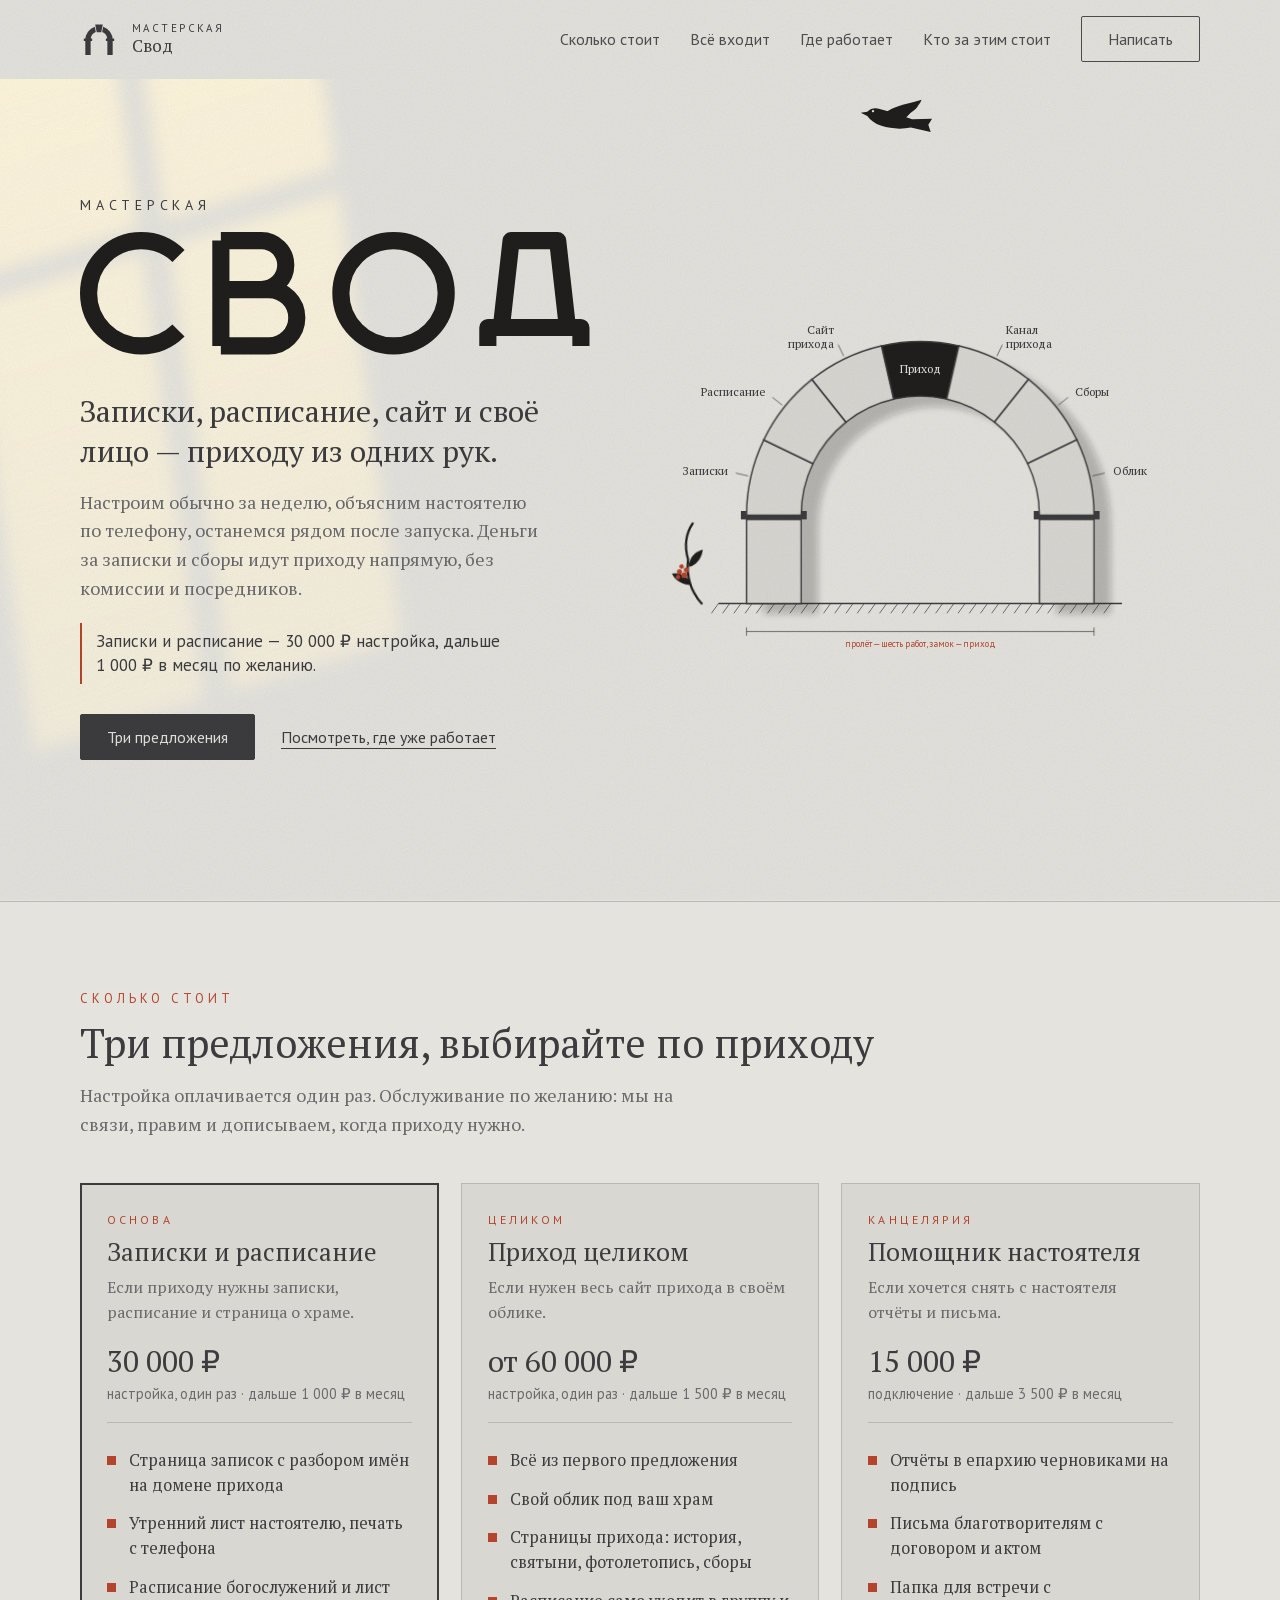
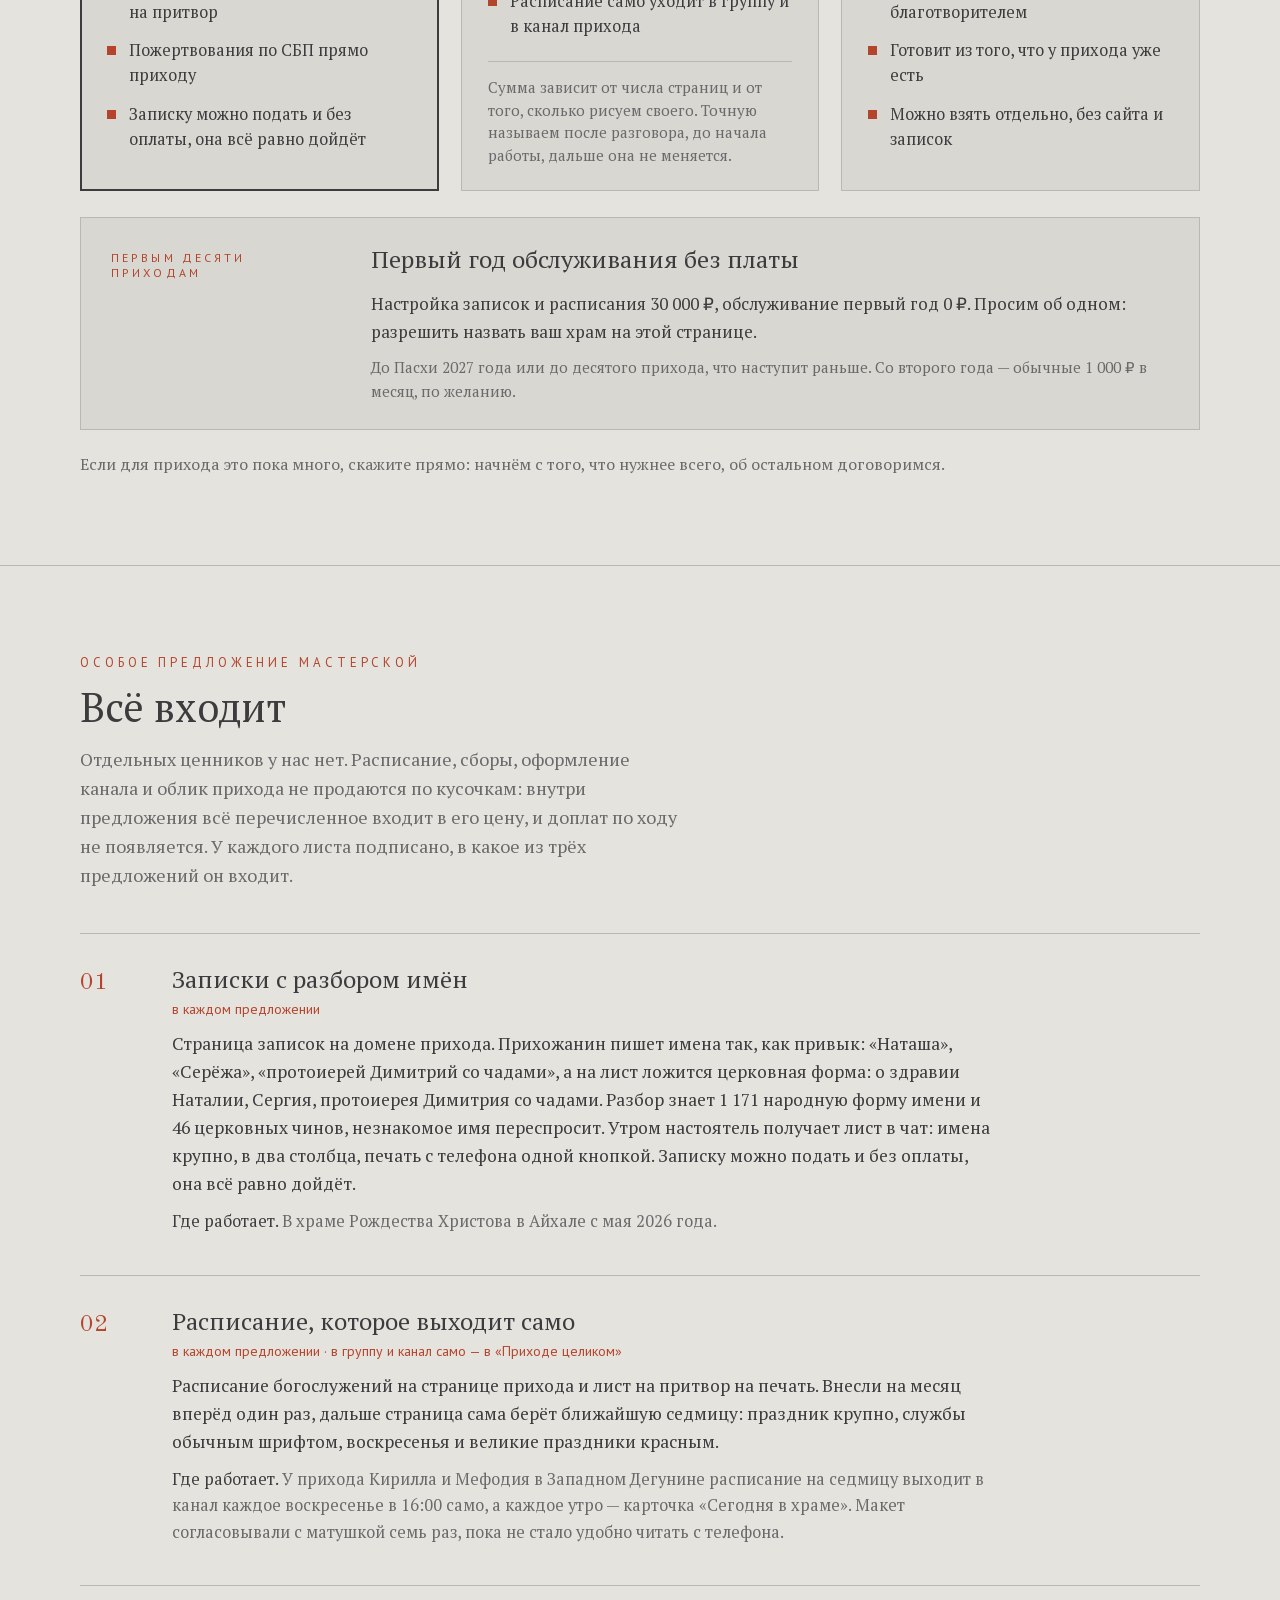
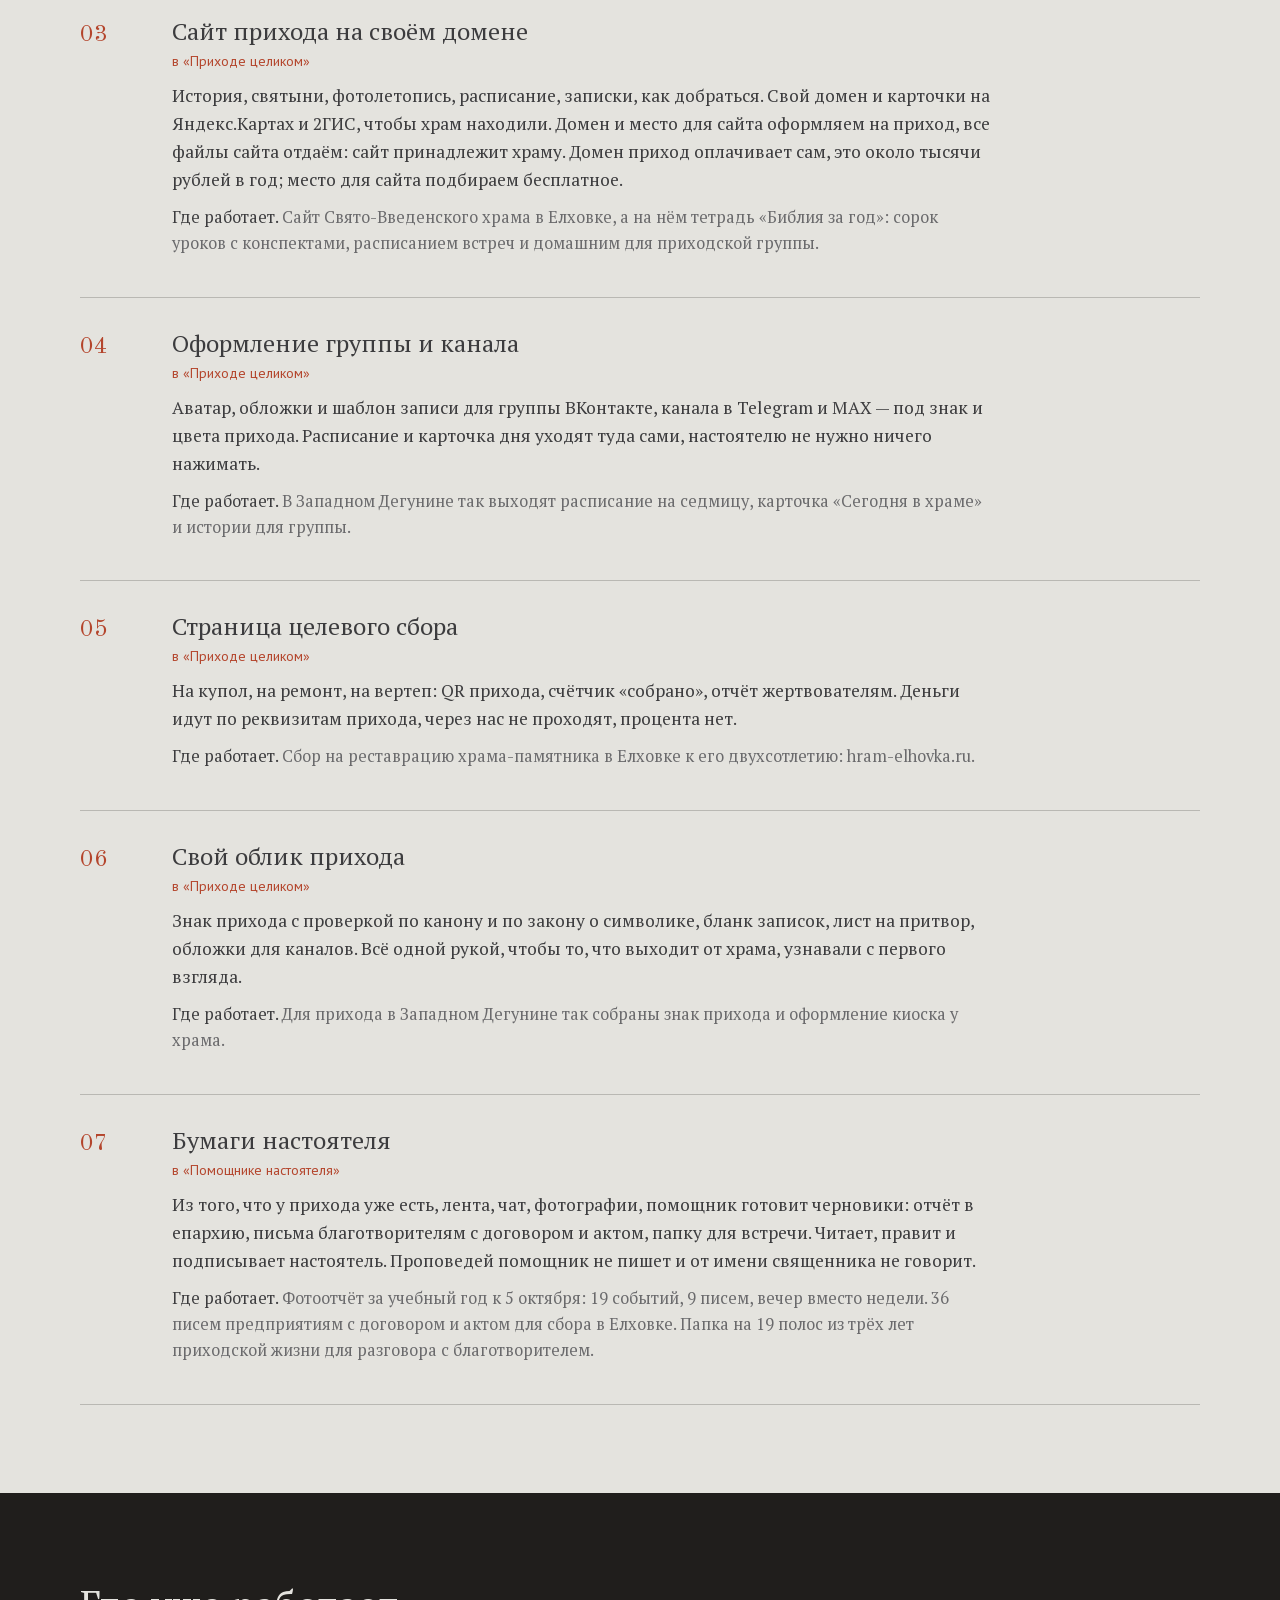
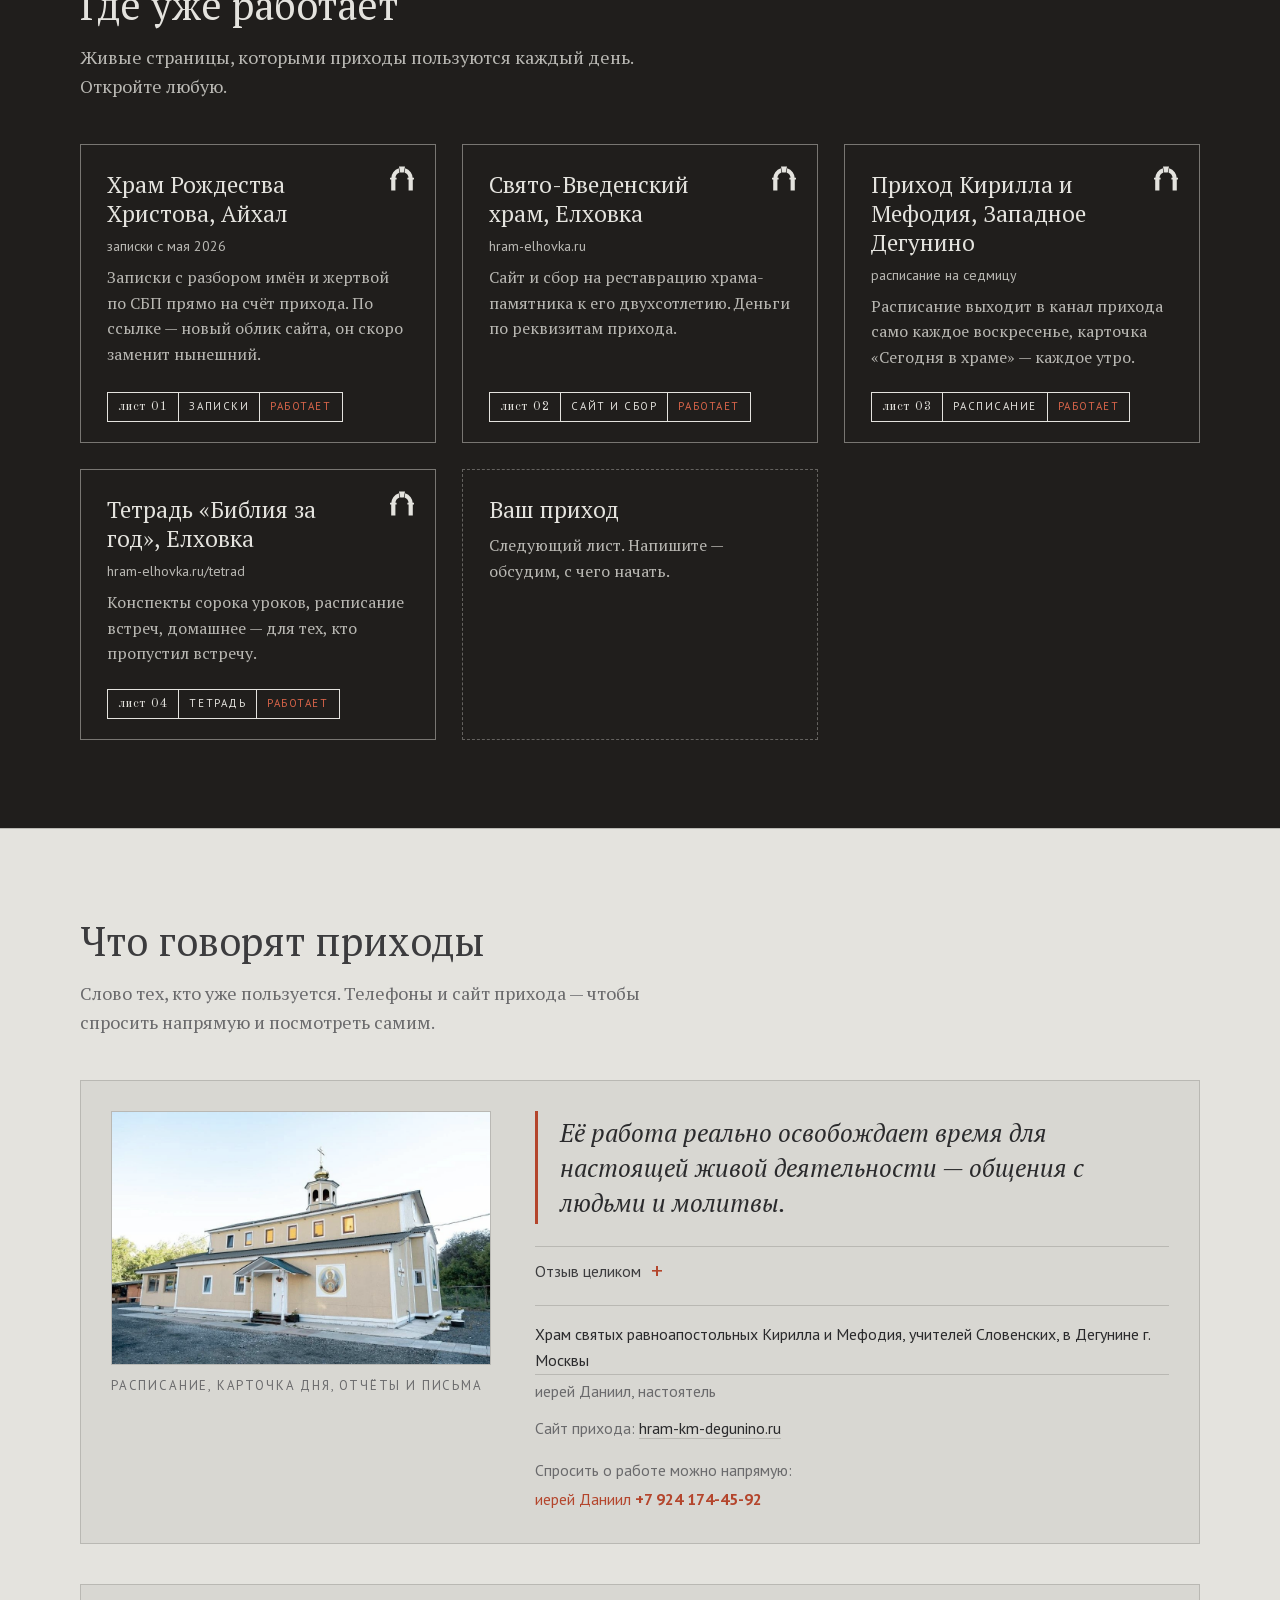
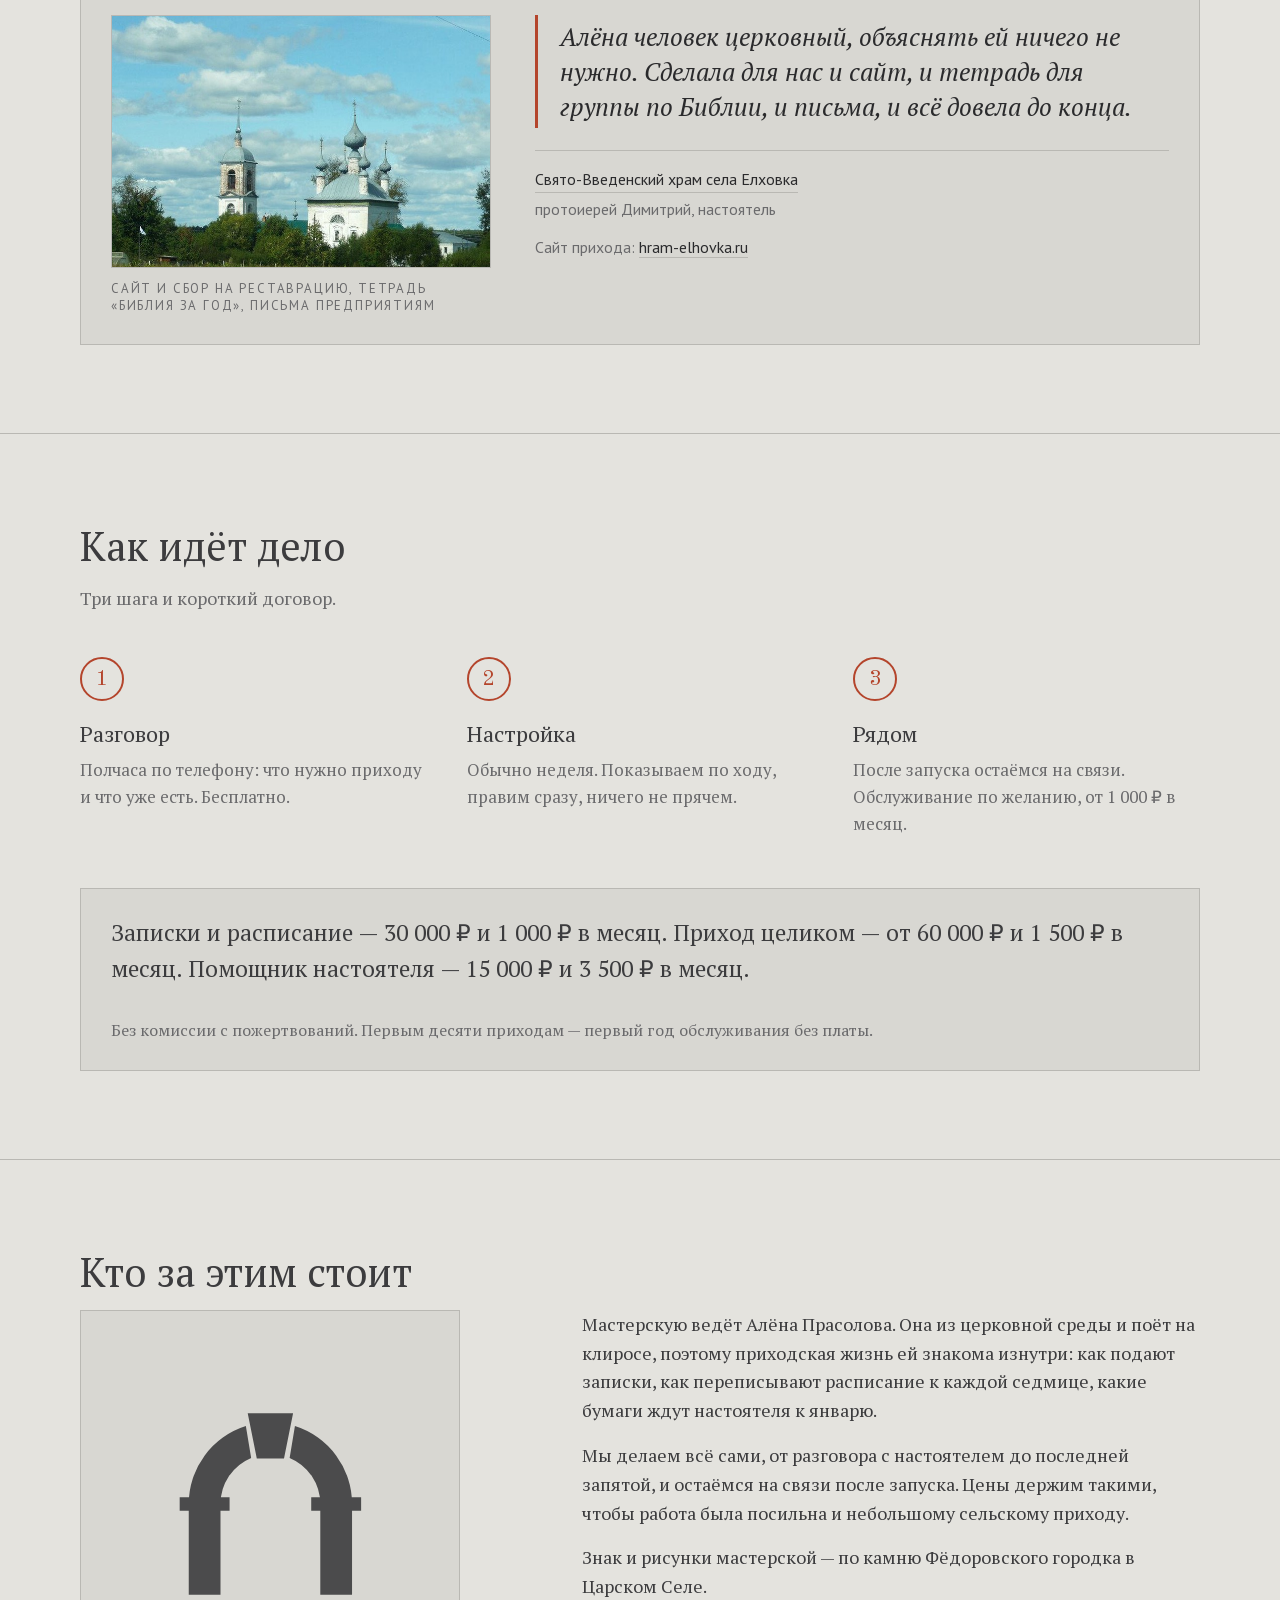
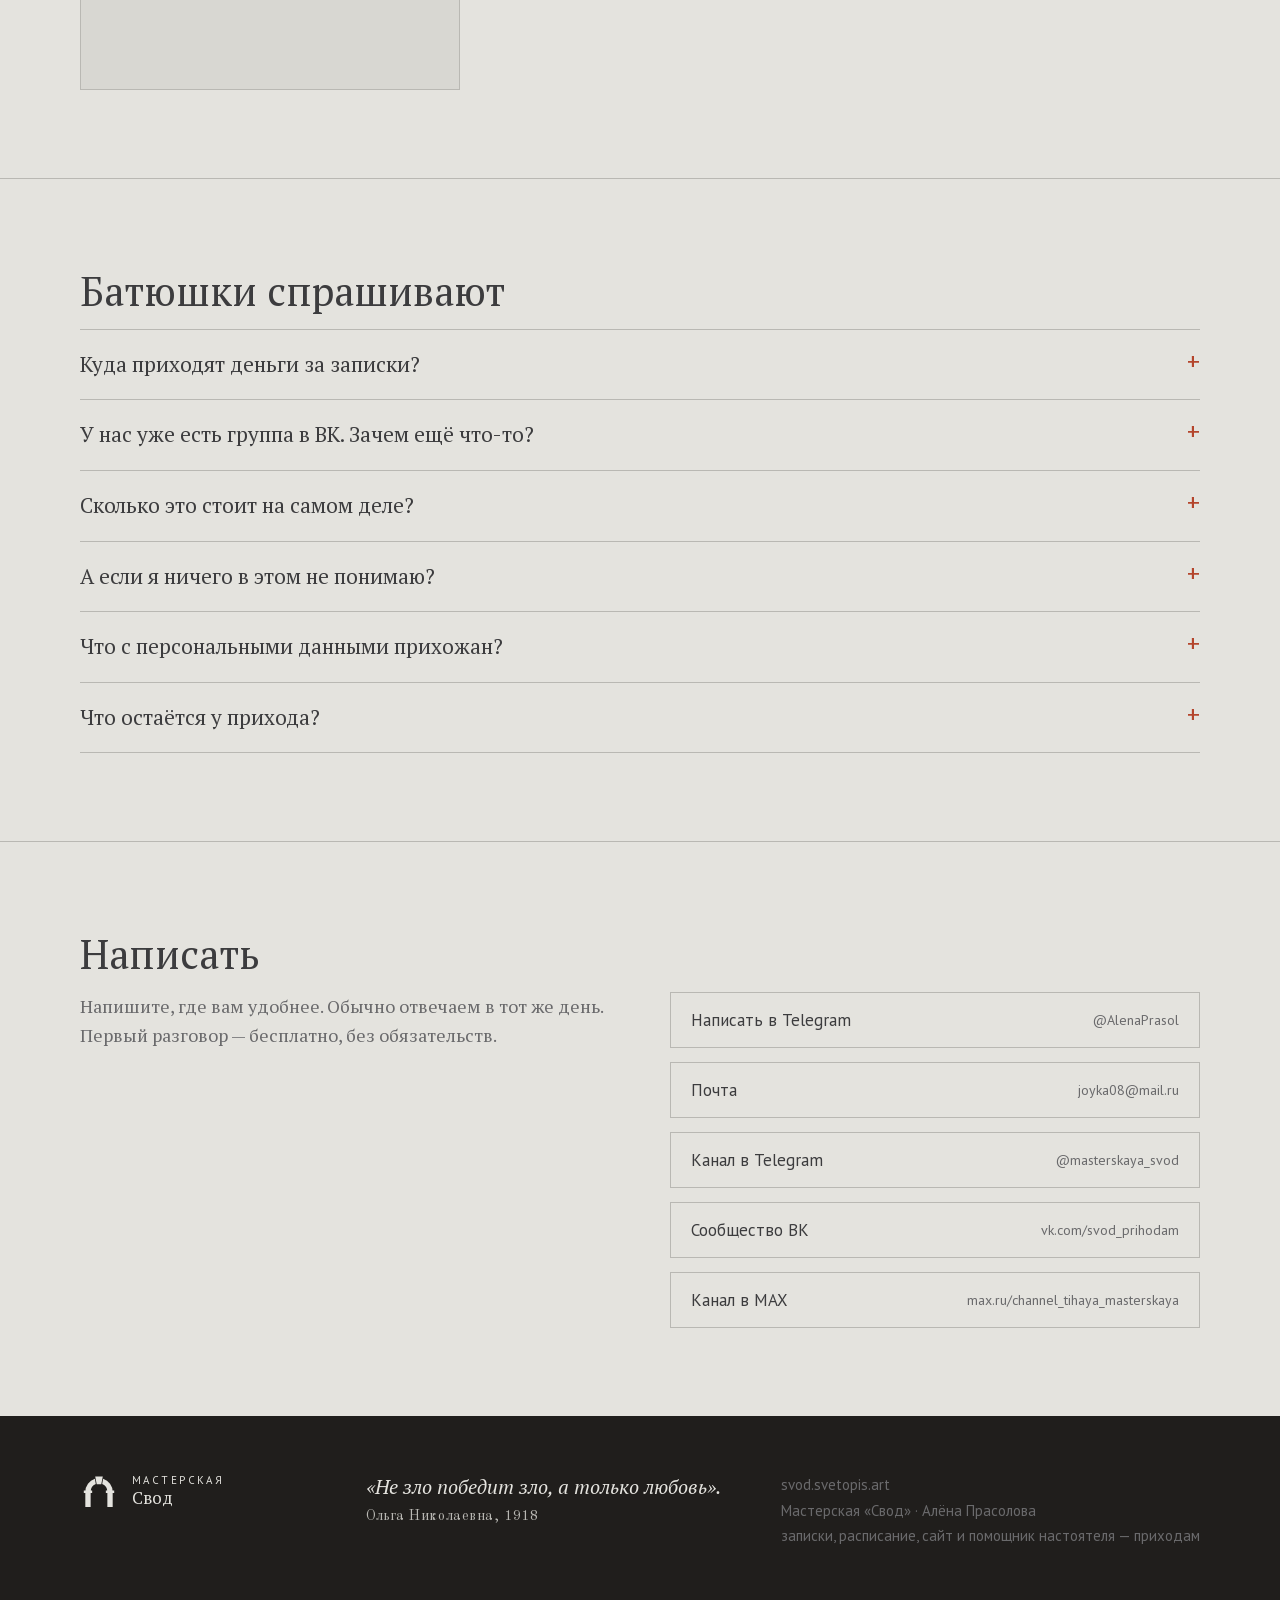
==== commit 49090e61: "Отзывы приходов: о. Даниил (Дегунино), о. Димитрий (Елховка)" ====
--- a/index.html
+++ b/index.html
@@ -85,6 +85,14 @@
  </div>
 </section>
 
+<section id="otzyvy">
+ <div class="wrap">
+  <h2>Что говорят приходы</h2>
+  <p class="lead">Слово тех, кто уже пользуется. Телефоны и сайт прихода — чтобы спросить напрямую и посмотреть самим.</p>
+  <div class="otzyvy"><article class="otzyv" id="otzyv-degunino"><figure><img src="assets/otzyvy/degunino-hram.jpg" alt="Храм святых равноапостольных Кирилла и Мефодия в Западном Дегунине" loading="lazy"><figcaption>расписание, карточка дня, отчёты и письма</figcaption></figure><div class="slovo"><blockquote class="glavnoe">Её работа реально освобождает время для настоящей живой деятельности — общения с людьми и молитвы.</blockquote><details class="polnyy"><summary>Отзыв целиком</summary><p>Хочу поблагодарить Алёну за её деятельность и сказать, что в настоящее время, и особенно для храмов, это большая помощь.</p><p>Приходская жизнь очень разнообразная, и приходится быстро решать какие-то вопросы. Благодаря Алёне мы стали осуществлять больше проектов в короткие сроки, получилось автоматизировать некоторые моменты: календарь, публикации в разных мессенджерах. Её работа реально освобождает время для настоящей живой деятельности — общения с людьми и молитвы. Алёна воцерковлённый человек и понимает «кухню» изнутри. И это тоже экономит время. Также хочется сказать о быстрой реакции на просьбы: Алёна всегда на связи и готова помочь.</p><p>Приход святых равноапостольных Кирилла и Мефодия в Дегунине г. Москвы очень благодарит Алёну за труды.</p></details><div class="podpis"><a href="http://hram-km-degunino.ru" target="_blank" rel="noopener">Храм святых равноапостольных Кирилла и Мефодия, учителей Словенских, в Дегунине г. Москвы</a><span>иерей Даниил, настоятель</span><a class="sayt" href="http://hram-km-degunino.ru" target="_blank" rel="noopener">Сайт прихода: <b>hram-km-degunino.ru</b></a><div class="sprosit"><span>Спросить о работе можно напрямую:</span><a class="tel" href="tel:+79241744592">иерей Даниил <b>+7 924 174-45-92</b></a></div></div></div></article><article class="otzyv" id="otzyv-elhovka"><figure><img src="assets/otzyvy/elhovka-hram.jpg" alt="Свято-Введенский храм села Елховка" loading="lazy"><figcaption>сайт и сбор на реставрацию, тетрадь «Библия за год», письма предприятиям</figcaption></figure><div class="slovo"><blockquote class="glavnoe">Алёна человек церковный, объяснять ей ничего не нужно. Сделала для нас и сайт, и тетрадь для группы по Библии, и письма, и всё довела до конца.</blockquote><div class="podpis"><a href="https://hram-elhovka.ru" target="_blank" rel="noopener">Свято-Введенский храм села Елховка</a><span>протоиерей Димитрий, настоятель</span><a class="sayt" href="https://hram-elhovka.ru" target="_blank" rel="noopener">Сайт прихода: <b>hram-elhovka.ru</b></a></div></div></article></div>
+ </div>
+</section>
+
 <section id="delo">
  <div class="wrap">
   <h2>Как идёт дело</h2>
--- a/style.css
+++ b/style.css
@@ -122,6 +122,32 @@
 footer{border-top:1px solid var(--ink);padding:40px 0 56px}
 footer .wrap{display:flex;justify-content:space-between;align-items:flex-end;font:400 15px/1.7 "PT Sans",Arial,sans-serif;color:var(--soft);gap:30px;flex-wrap:wrap}
 .ornament{height:34px;margin:0 auto;display:block;opacity:.9}
+
+/* отзывы приходов */
+.otzyvy{display:grid;gap:40px}
+.otzyv{display:grid;grid-template-columns:380px 1fr;gap:44px;align-items:start;border:1px solid var(--line);background:var(--paper2);padding:30px}
+.otzyv figure{margin:0}
+.otzyv figure img{display:block;width:100%;aspect-ratio:3/2;object-fit:cover;border:1px solid var(--line);filter:saturate(.85)}
+.otzyv figcaption{font:400 13px "PT Sans",Arial,sans-serif;letter-spacing:.14em;text-transform:uppercase;color:var(--soft);margin-top:12px}
+.otzyv .glavnoe{margin:0 0 22px;padding:4px 0 4px 22px;border-left:3px solid var(--red);font:italic 25px/1.4 "PT Serif";color:var(--ink2)}
+.otzyv .polnyy{border-top:1px solid var(--line);padding:12px 0 0}
+.otzyv .polnyy summary{cursor:pointer;list-style:none;font:400 16px "PT Sans",Arial,sans-serif;color:var(--ink);display:flex;align-items:center;gap:10px}
+.otzyv .polnyy summary::-webkit-details-marker{display:none}
+.otzyv .polnyy summary::after{content:"+";color:var(--red);font:400 24px/1 "PT Sans",Arial,sans-serif}
+.otzyv .polnyy[open] summary::after{content:"–"}
+.otzyv .polnyy p{margin:14px 0 0;font-size:16.5px;color:var(--ink)}
+.otzyv .podpis{margin-top:22px;padding-top:16px;border-top:1px solid var(--line);display:flex;flex-direction:column;gap:4px;font-family:"PT Sans",Arial,sans-serif;font-size:16px}
+.otzyv .podpis a{text-decoration:none;color:var(--ink2);border-bottom:1px solid var(--line);align-self:flex-start}
+.otzyv .podpis a:hover{border-color:var(--ink)}
+.otzyv .podpis span{color:var(--soft)}
+.otzyv .podpis .sayt{margin-top:8px;color:var(--soft);border-bottom:0}
+.otzyv .podpis .sayt b{font-weight:400;color:var(--ink2);border-bottom:1px solid var(--line)}
+.otzyv .podpis .sayt:hover b{border-color:var(--ink)}
+.otzyv .podpis .sprosit{margin-top:12px;display:flex;flex-direction:column;gap:4px}
+.otzyv .podpis .tel{color:var(--red);border-bottom:0;white-space:nowrap}
+.otzyv .podpis .tel b{font-weight:700}
+@media (max-width:900px){.otzyv{grid-template-columns:1fr;gap:26px;padding:22px}.otzyv .glavnoe{font-size:21px}}
+
 @media (max-width:760px){
  .wrap{padding:0 20px}
  header .wrap{height:64px} nav a:not(.btn){display:none} nav{gap:0}
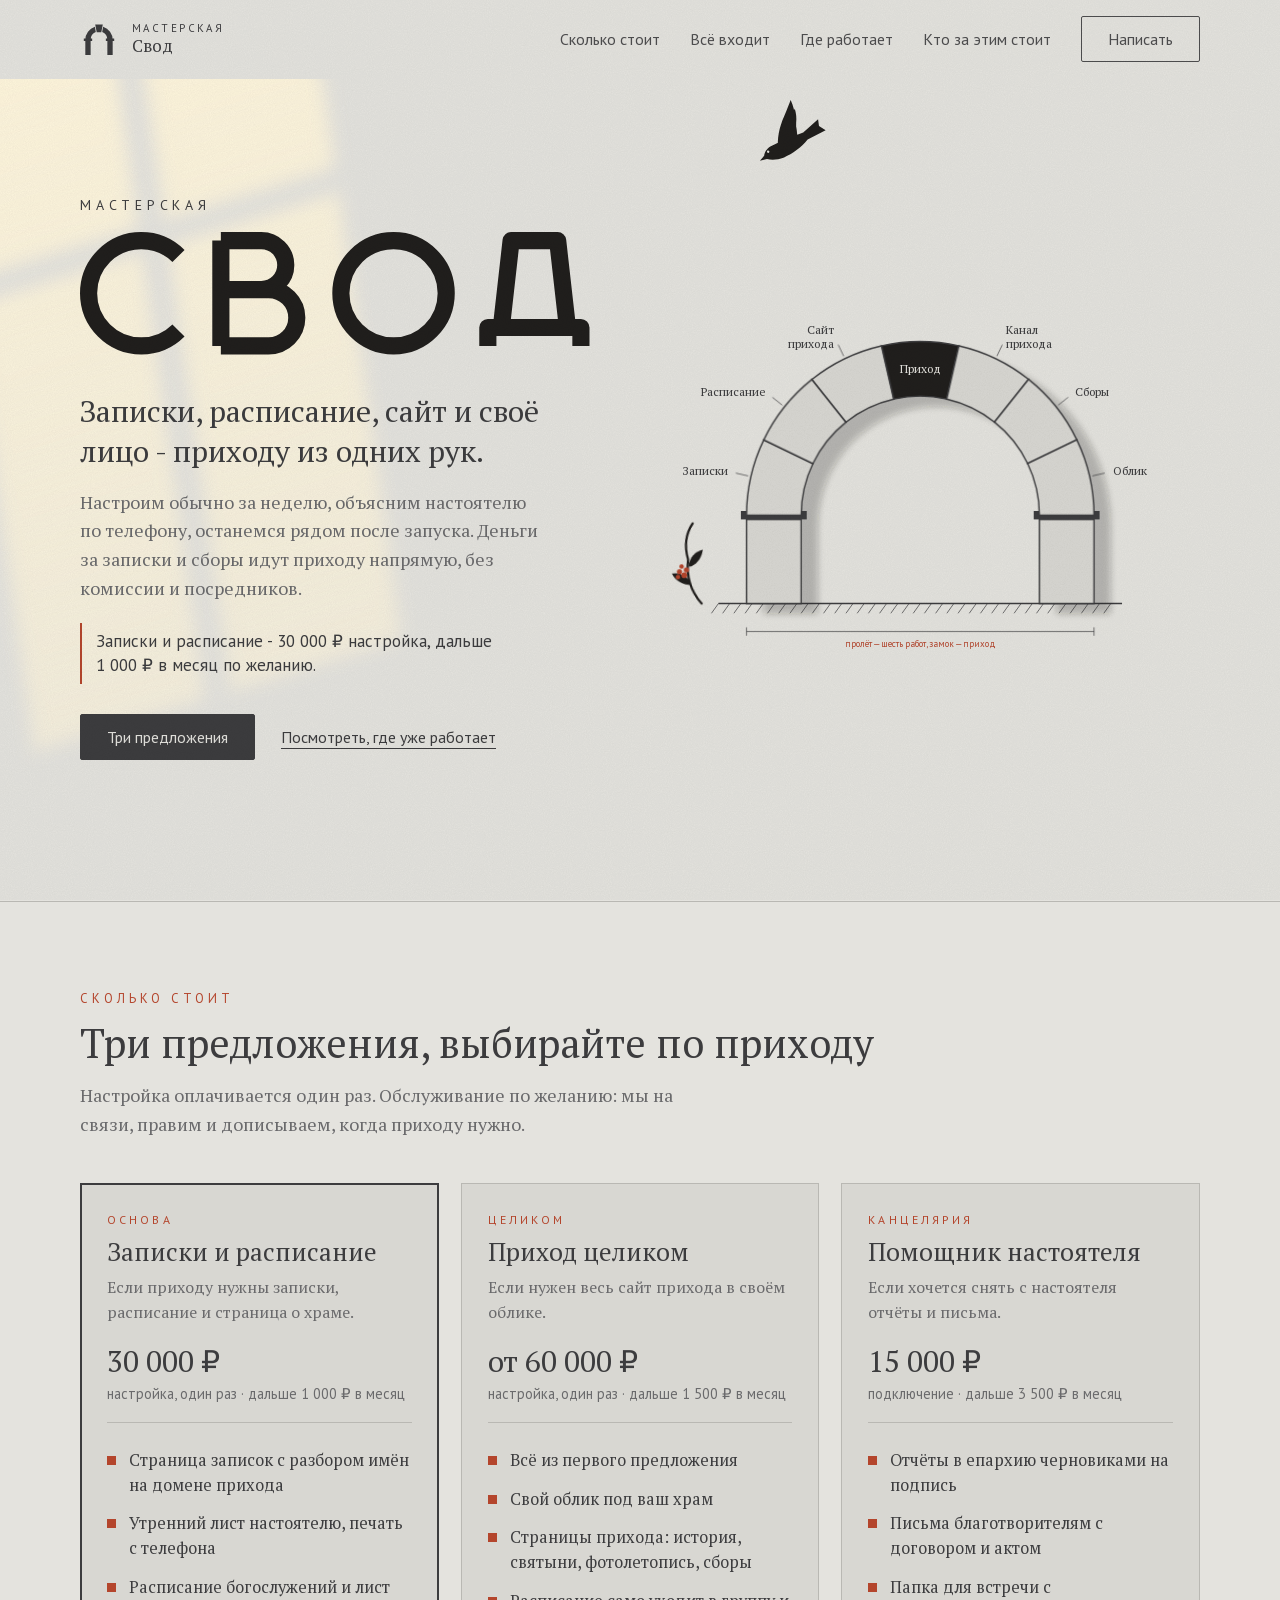
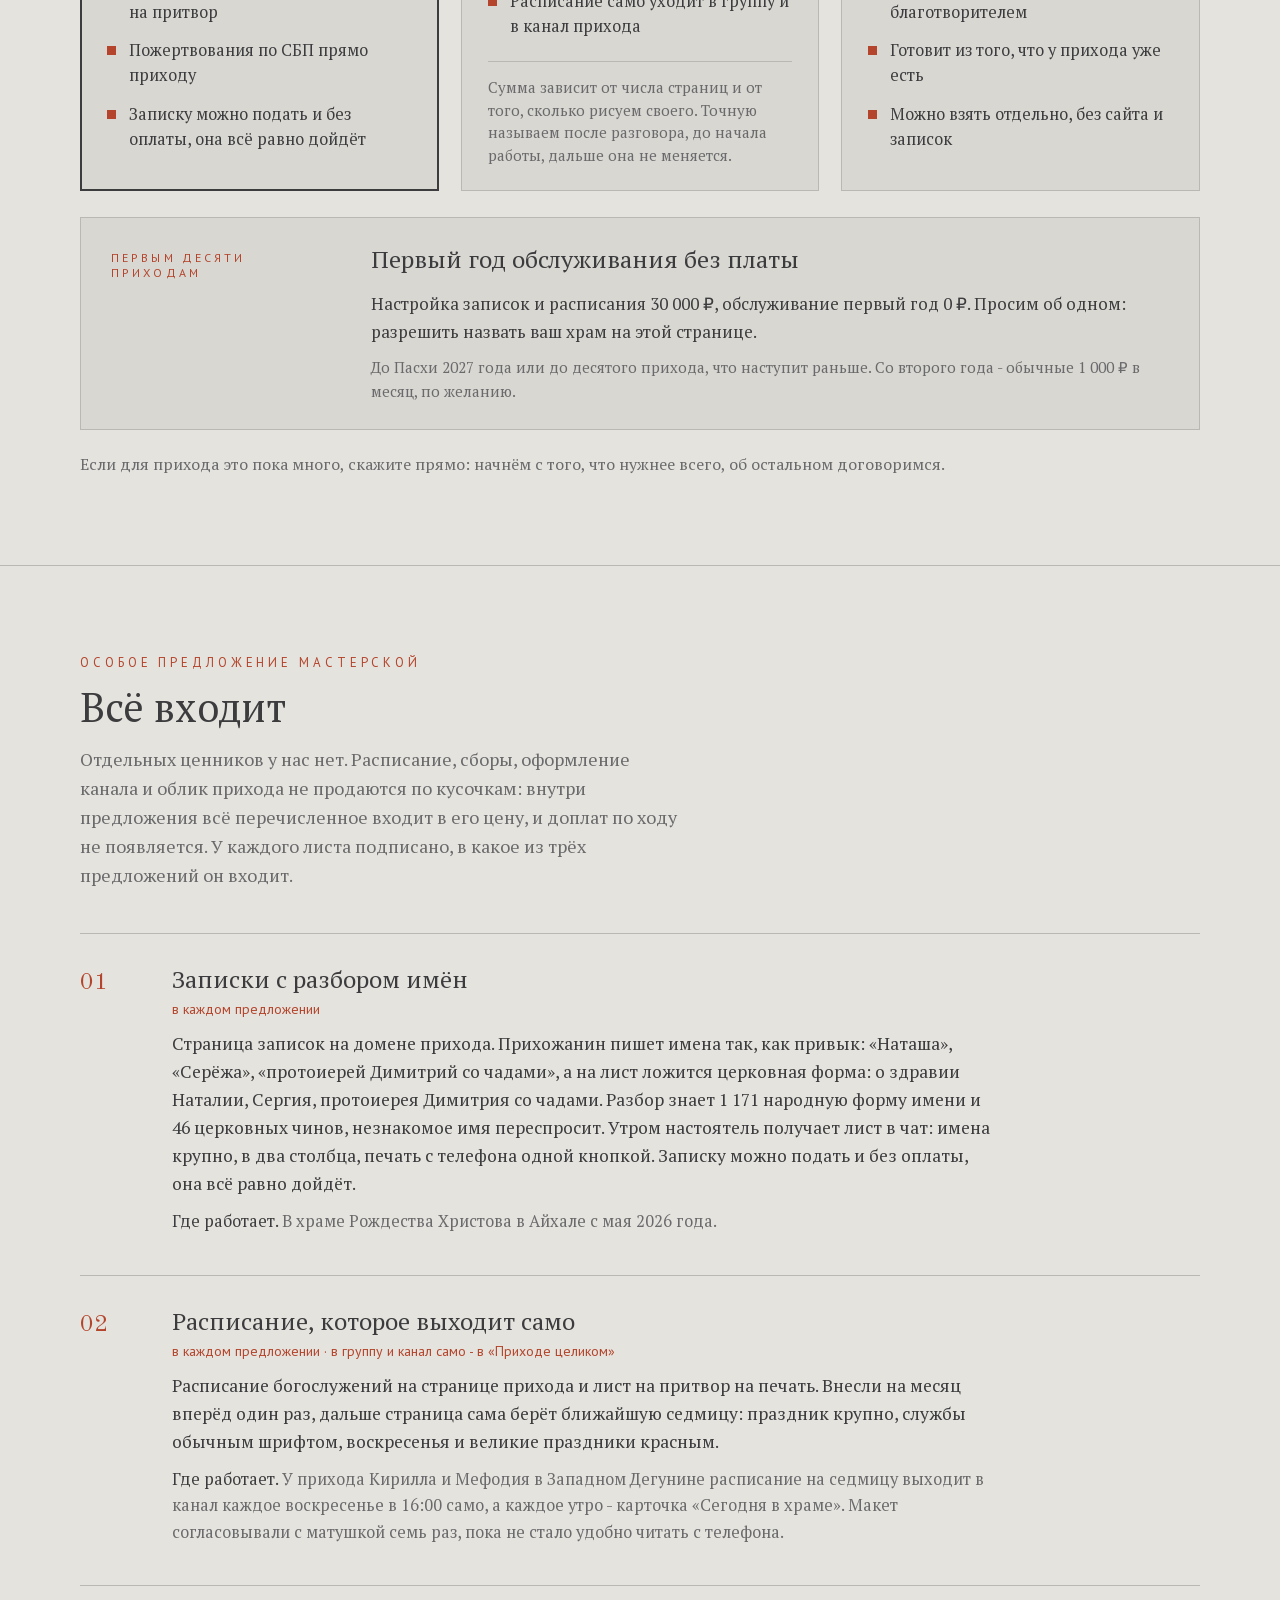
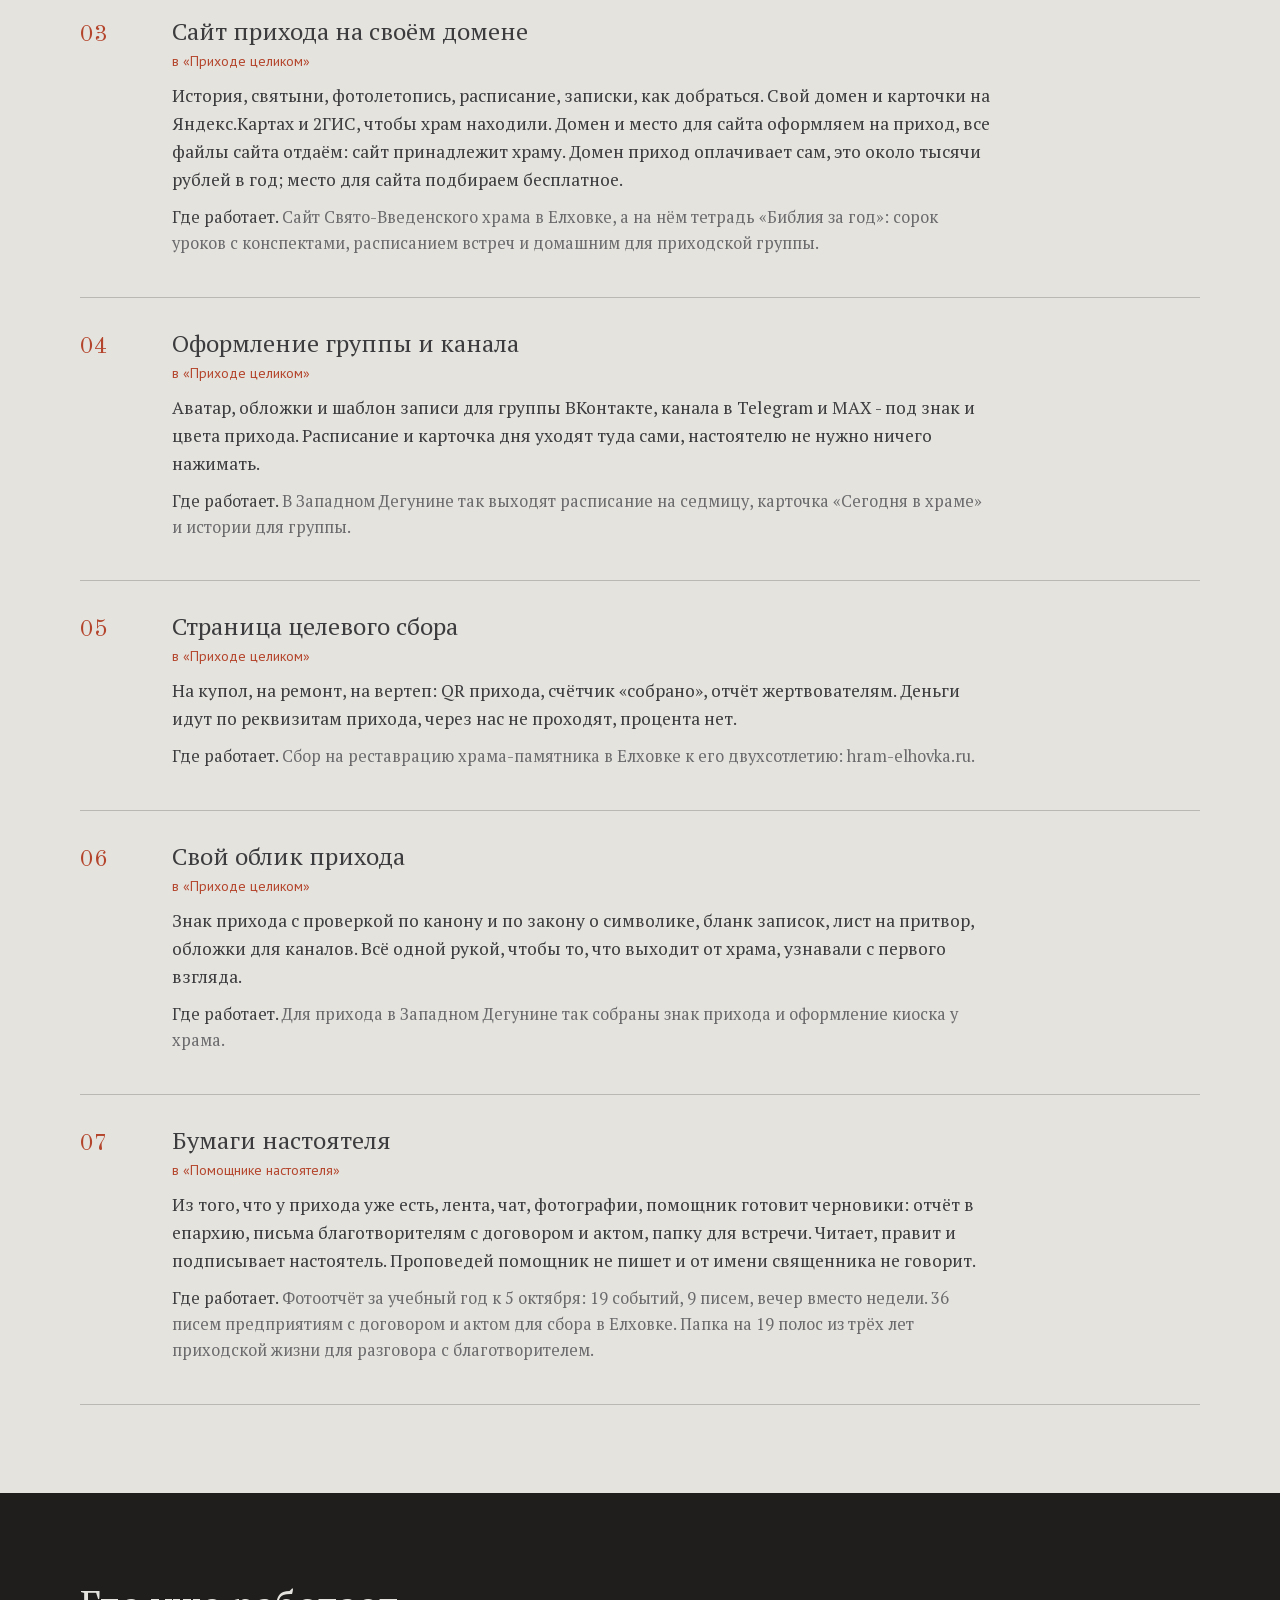
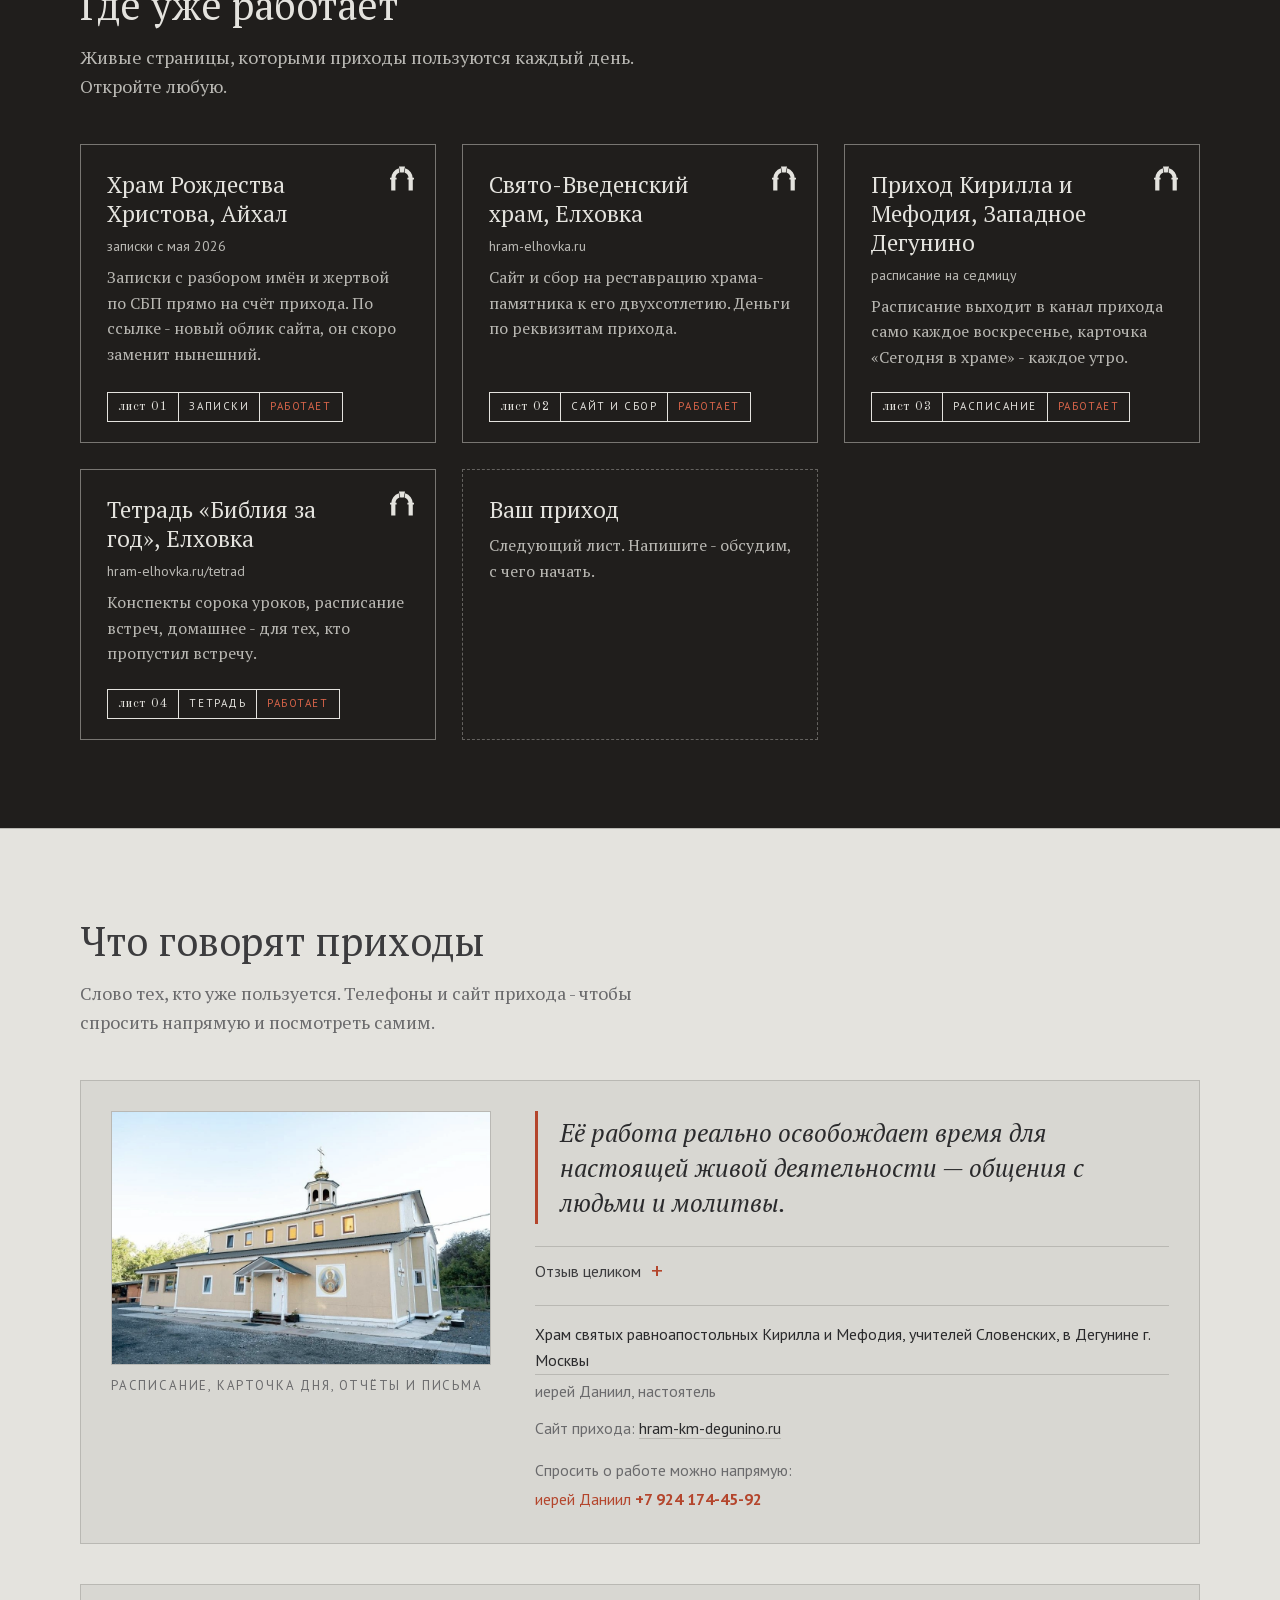
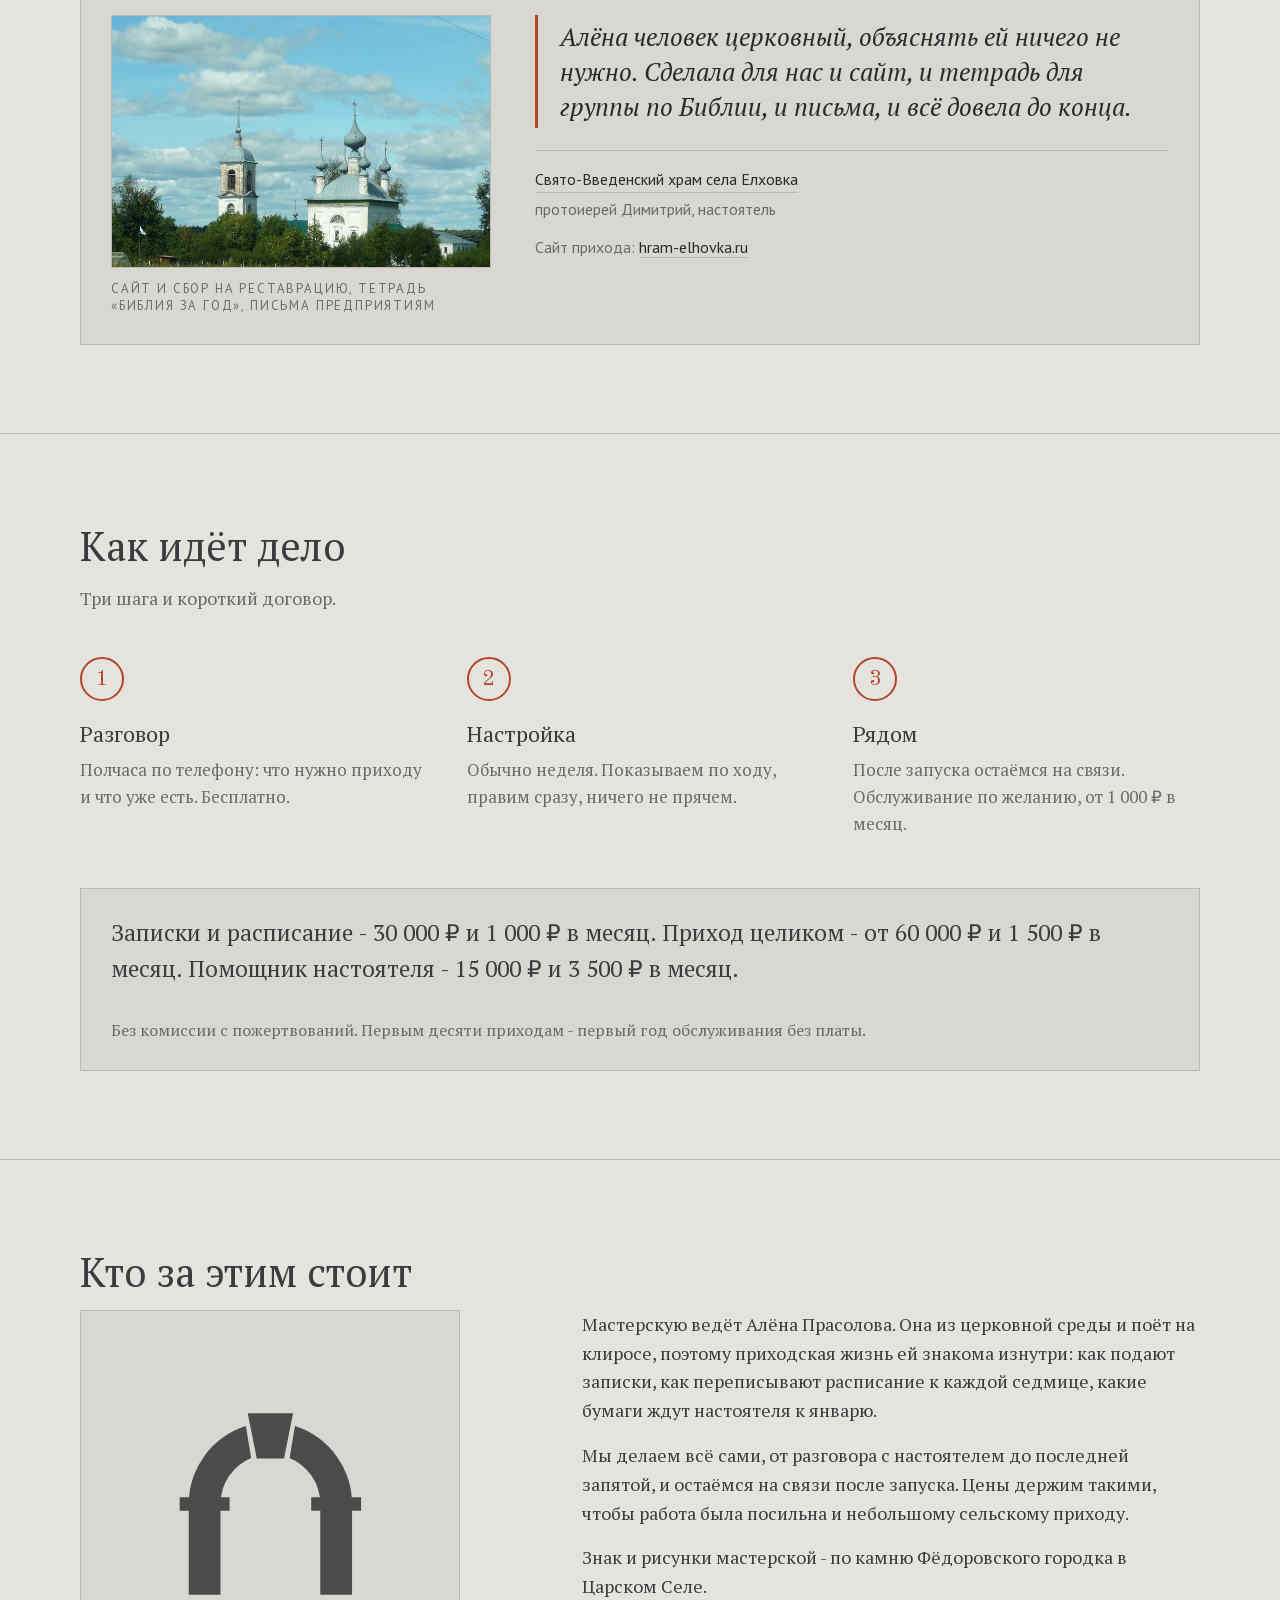
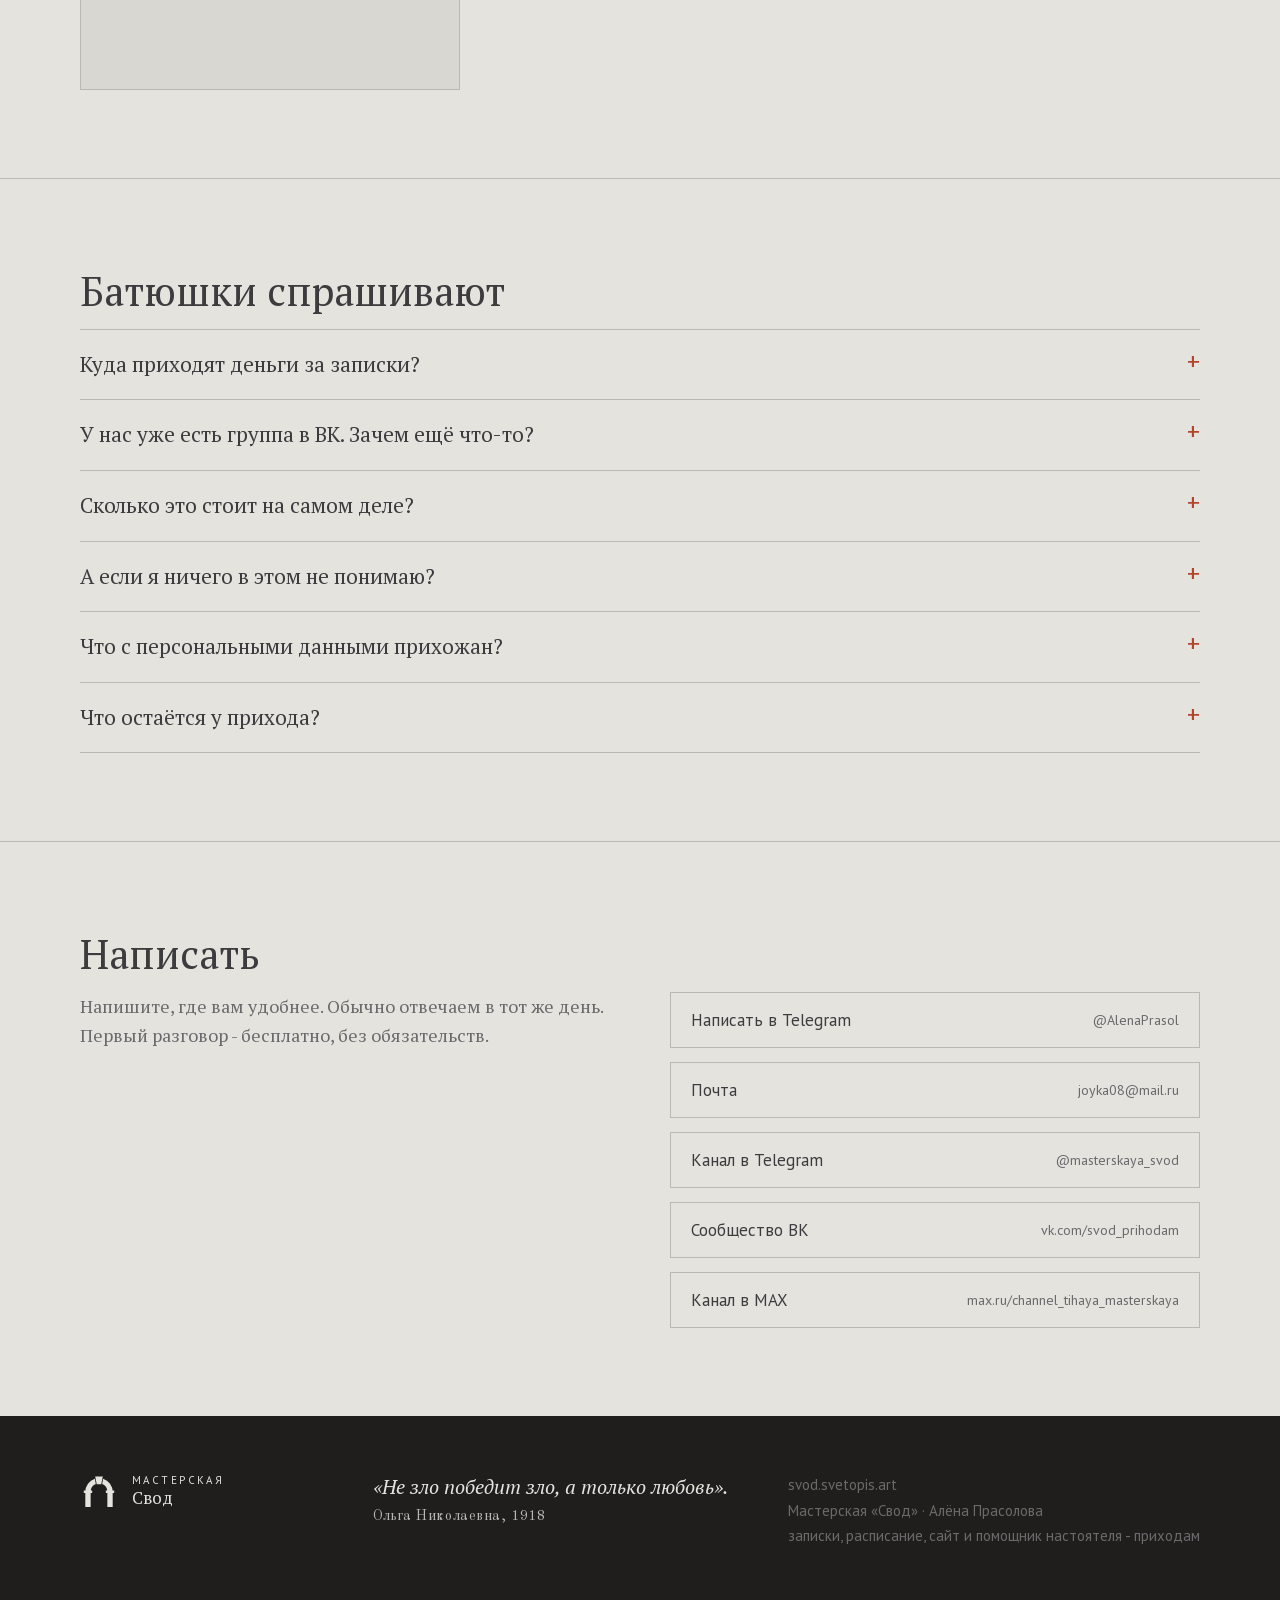
==== commit 934effba: "Свод и визитка: длинные тире заменены в текстах (цитаты настоятелей без изменений)" ====
--- a/index.html
+++ b/index.html
@@ -3,9 +3,9 @@
 <head>
 <meta charset="utf-8">
 <meta name="viewport" content="width=device-width,initial-scale=1">
-<title>Мастерская Свод — записки, расписание, сайт и помощник настоятеля для приходов</title>
+<title>Мастерская Свод - записки, расписание, сайт и помощник настоятеля для приходов</title>
 <meta name="description" content="Приходу из одних рук: записки с разбором имён, расписание, сайт прихода, сборы, облик и помощник настоятеля. Деньги напрямую в приход, без комиссии. Три предложения с ценами.">
-<meta property="og:title" content="Мастерская Свод — приходам из одних рук">
+<meta property="og:title" content="Мастерская Свод - приходам из одних рук">
 <meta property="og:description" content="Записки с разбором имён, расписание, сайт прихода, сборы, облик и помощник настоятеля. Деньги напрямую в приход, без комиссии. Три предложения с ценами.">
 <meta property="og:image" content="https://svod.svetopis.art/assets/og-svod.png">
 <meta property="og:url" content="https://svod.svetopis.art/">
@@ -19,7 +19,7 @@
 
 <header>
  <div class="wrap">
-  <a class="brand" href="#top" aria-label="Мастерская Свод — на главную">
+  <a class="brand" href="#top" aria-label="Мастерская Свод - на главную">
    <svg viewBox="0 0 1000 1000" aria-hidden="true"><use href="#znak"/></svg>
    <span class="t">мастерская<b>Свод</b></span>
   </a>
@@ -45,12 +45,12 @@
   <div>
    <div class="desc">мастерская</div>
    <div class="wm"><svg width="100%" viewBox="0 0 416 100" style="max-width:560px" fill="none" stroke="#3C3C3E" stroke-width="14" stroke-linejoin="round" aria-label="Свод"><path d="M80.4 19.6A43 43 0 1 0 80.4 80.4"/><path d="M7 7V93M7 7H40A20 20 0 0 1 40 47H7M7 47H46A23 23 0 0 1 46 93H7" transform="translate(108 0)"/><path d="M50 7A43 43 0 1 1 50 93A43 43 0 1 1 50 7" transform="translate(206 0)"/><path d="M7 93V78H83V93M18 78L26 7H64L72 78" transform="translate(326 0)"/></svg></div>
-   <h1>Записки, расписание, сайт и своё лицо — приходу из одних рук.</h1>
+   <h1>Записки, расписание, сайт и своё лицо - приходу из одних рук.</h1>
    <p>Настроим обычно за неделю, объясним настоятелю по телефону, останемся рядом после запуска. Деньги за записки и сборы идут приходу напрямую, без комиссии и посредников.</p>
-   <p class="cena-stroka">Записки и расписание — 30&nbsp;000&nbsp;₽ настройка, дальше 1&nbsp;000&nbsp;₽ в месяц по желанию.</p>
+   <p class="cena-stroka">Записки и расписание - 30&nbsp;000&nbsp;₽ настройка, дальше 1&nbsp;000&nbsp;₽ в месяц по желанию.</p>
    <div class="cta"><a class="btn fill" href="#ceny">Три предложения</a><a class="link" href="#rabotaet">Посмотреть, где уже работает</a></div>
   </div>
-  <div class="draw"><svg id="svod" viewBox="-70 -10 800 560" role="img" aria-label="Свод из шести работ: записки, расписание, сайт, канал, сборы, облик; замковый камень — приход"></svg></div>
+  <div class="draw"><svg id="svod" viewBox="-70 -10 800 560" role="img" aria-label="Свод из шести работ: записки, расписание, сайт, канал, сборы, облик; замковый камень - приход"></svg></div>
  </div>
 </div>
 <script type="application/json" id="svod-data">[{"id": "zapiski", "label": "Записки"}, {"id": "raspisanie", "label": "Расписание"}, {"id": "sayt", "label": "Сайт|прихода"}, {"id": "kanal", "label": "Канал|прихода"}, {"id": "sbory", "label": "Сборы"}, {"id": "stil", "label": "Облик"}]</script>
@@ -61,7 +61,7 @@
   <h2>Три предложения, выбирайте по приходу</h2>
   <p class="lead">Настройка оплачивается один раз. Обслуживание по желанию: мы на связи, правим и дописываем, когда приходу нужно.</p>
   <div class="ceny"><div class="cena glav" id="osnova"><div class="n">Основа</div><h3>Записки и расписание</h3><p class="komu">Если приходу нужны записки, расписание и страница о храме.</p><div class="summa">30&nbsp;000&nbsp;₽<small>настройка, один раз · дальше 1&nbsp;000&nbsp;₽ в месяц</small></div><ul><li>Страница записок с разбором имён на домене прихода</li><li>Утренний лист настоятелю, печать с телефона</li><li>Расписание богослужений и лист на притвор</li><li>Пожертвования по СБП прямо приходу</li><li>Записку можно подать и без оплаты, она всё равно дойдёт</li></ul></div><div class="cena" id="celikom"><div class="n">Целиком</div><h3>Приход целиком</h3><p class="komu">Если нужен весь сайт прихода в своём облике.</p><div class="summa">от 60&nbsp;000&nbsp;₽<small>настройка, один раз · дальше 1&nbsp;500&nbsp;₽ в месяц</small></div><ul><li>Всё из первого предложения</li><li>Свой облик под ваш храм</li><li>Страницы прихода: история, святыни, фотолетопись, сборы</li><li>Расписание само уходит в группу и в канал прихода</li></ul><p class="prim">Сумма зависит от числа страниц и от того, сколько рисуем своего. Точную называем после разговора, до начала работы, дальше она не меняется.</p></div><div class="cena" id="kancelyariya"><div class="n">Канцелярия</div><h3>Помощник настоятеля</h3><p class="komu">Если хочется снять с настоятеля отчёты и письма.</p><div class="summa">15&nbsp;000&nbsp;₽<small>подключение · дальше 3&nbsp;500&nbsp;₽ в месяц</small></div><ul><li>Отчёты в епархию черновиками на подпись</li><li>Письма благотворителям с договором и актом</li><li>Папка для встречи с благотворителем</li><li>Готовит из того, что у прихода уже есть</li><li>Можно взять отдельно, без сайта и записок</li></ul></div></div>
-  <div class="uslovie" id="uslovie"><div class="n">Первым десяти приходам</div><h3>Первый год обслуживания без платы</h3><p>Настройка записок и расписания 30&nbsp;000&nbsp;₽, обслуживание первый год 0&nbsp;₽. Просим об одном: разрешить назвать ваш храм на этой странице.</p><p class="melko">До Пасхи 2027 года или до десятого прихода, что наступит раньше. Со второго года — обычные 1 000 ₽ в месяц, по желанию.</p></div>
+  <div class="uslovie" id="uslovie"><div class="n">Первым десяти приходам</div><h3>Первый год обслуживания без платы</h3><p>Настройка записок и расписания 30&nbsp;000&nbsp;₽, обслуживание первый год 0&nbsp;₽. Просим об одном: разрешить назвать ваш храм на этой странице.</p><p class="melko">До Пасхи 2027 года или до десятого прихода, что наступит раньше. Со второго года - обычные 1 000 ₽ в месяц, по желанию.</p></div>
   <p class="ogovorka">Если для прихода это пока много, скажите прямо: начнём с того, что нужнее всего, об остальном договоримся.</p>
  </div>
 </section>
@@ -71,7 +71,7 @@
   <div class="nad">Особое предложение мастерской</div>
   <h2>Всё входит</h2>
   <p class="lead">Отдельных ценников у нас нет. Расписание, сборы, оформление канала и облик прихода не продаются по кусочкам: внутри предложения всё перечисленное входит в его цену, и доплат по ходу не появляется. У каждого листа подписано, в какое из трёх предложений он входит.</p>
-  <div class="vhodit"><div class="vh" data-id="zapiski"><div class="n">01</div><div><h3>Записки с разбором имён</h3><div class="gde">в каждом предложении</div><p>Страница записок на домене прихода. Прихожанин пишет имена так, как привык: «Наташа», «Серёжа», «протоиерей Димитрий со чадами», а на лист ложится церковная форма: о здравии Наталии, Сергия, протоиерея Димитрия со чадами. Разбор знает 1 171 народную форму имени и 46 церковных чинов, незнакомое имя переспросит. Утром настоятель получает лист в чат: имена крупно, в два столбца, печать с телефона одной кнопкой. Записку можно подать и без оплаты, она всё равно дойдёт.</p><p class="primer"><b>Где работает.</b> В храме Рождества Христова в Айхале с мая 2026 года.</p></div></div><div class="vh" data-id="raspisanie"><div class="n">02</div><div><h3>Расписание, которое выходит само</h3><div class="gde">в каждом предложении · в группу и канал само — в «Приходе целиком»</div><p>Расписание богослужений на странице прихода и лист на притвор на печать. Внесли на месяц вперёд один раз, дальше страница сама берёт ближайшую седмицу: праздник крупно, службы обычным шрифтом, воскресенья и великие праздники красным.</p><p class="primer"><b>Где работает.</b> У прихода Кирилла и Мефодия в Западном Дегунине расписание на седмицу выходит в канал каждое воскресенье в 16:00 само, а каждое утро — карточка «Сегодня в храме». Макет согласовывали с матушкой семь раз, пока не стало удобно читать с телефона.</p></div></div><div class="vh" data-id="sayt"><div class="n">03</div><div><h3>Сайт прихода на своём домене</h3><div class="gde">в «Приходе целиком»</div><p>История, святыни, фотолетопись, расписание, записки, как добраться. Свой домен и карточки на Яндекс.Картах и 2ГИС, чтобы храм находили. Домен и место для сайта оформляем на приход, все файлы сайта отдаём: сайт принадлежит храму. Домен приход оплачивает сам, это около тысячи рублей в год; место для сайта подбираем бесплатное.</p><p class="primer"><b>Где работает.</b> Сайт Свято-Введенского храма в Елховке, а на нём тетрадь «Библия за год»: сорок уроков с конспектами, расписанием встреч и домашним для приходской группы.</p></div></div><div class="vh" data-id="kanal"><div class="n">04</div><div><h3>Оформление группы и канала</h3><div class="gde">в «Приходе целиком»</div><p>Аватар, обложки и шаблон записи для группы ВКонтакте, канала в Telegram и MAX — под знак и цвета прихода. Расписание и карточка дня уходят туда сами, настоятелю не нужно ничего нажимать.</p><p class="primer"><b>Где работает.</b> В Западном Дегунине так выходят расписание на седмицу, карточка «Сегодня в храме» и истории для группы.</p></div></div><div class="vh" data-id="sbory"><div class="n">05</div><div><h3>Страница целевого сбора</h3><div class="gde">в «Приходе целиком»</div><p>На купол, на ремонт, на вертеп: QR прихода, счётчик «собрано», отчёт жертвователям. Деньги идут по реквизитам прихода, через нас не проходят, процента нет.</p><p class="primer"><b>Где работает.</b> Сбор на реставрацию храма-памятника в Елховке к его двухсотлетию: hram-elhovka.ru.</p></div></div><div class="vh" data-id="stil"><div class="n">06</div><div><h3>Свой облик прихода</h3><div class="gde">в «Приходе целиком»</div><p>Знак прихода с проверкой по канону и по закону о символике, бланк записок, лист на притвор, обложки для каналов. Всё одной рукой, чтобы то, что выходит от храма, узнавали с первого взгляда.</p><p class="primer"><b>Где работает.</b> Для прихода в Западном Дегунине так собраны знак прихода и оформление киоска у храма.</p></div></div><div class="vh"><div class="n">07</div><div><h3>Бумаги настоятеля</h3><div class="gde">в «Помощнике настоятеля»</div><p>Из того, что у прихода уже есть, лента, чат, фотографии, помощник готовит черновики: отчёт в епархию, письма благотворителям с договором и актом, папку для встречи. Читает, правит и подписывает настоятель. Проповедей помощник не пишет и от имени священника не говорит.</p><p class="primer"><b>Где работает.</b> Фотоотчёт за учебный год к 5 октября: 19 событий, 9 писем, вечер вместо недели. 36 писем предприятиям с договором и актом для сбора в Елховке. Папка на 19 полос из трёх лет приходской жизни для разговора с благотворителем.</p></div></div></div>
+  <div class="vhodit"><div class="vh" data-id="zapiski"><div class="n">01</div><div><h3>Записки с разбором имён</h3><div class="gde">в каждом предложении</div><p>Страница записок на домене прихода. Прихожанин пишет имена так, как привык: «Наташа», «Серёжа», «протоиерей Димитрий со чадами», а на лист ложится церковная форма: о здравии Наталии, Сергия, протоиерея Димитрия со чадами. Разбор знает 1 171 народную форму имени и 46 церковных чинов, незнакомое имя переспросит. Утром настоятель получает лист в чат: имена крупно, в два столбца, печать с телефона одной кнопкой. Записку можно подать и без оплаты, она всё равно дойдёт.</p><p class="primer"><b>Где работает.</b> В храме Рождества Христова в Айхале с мая 2026 года.</p></div></div><div class="vh" data-id="raspisanie"><div class="n">02</div><div><h3>Расписание, которое выходит само</h3><div class="gde">в каждом предложении · в группу и канал само - в «Приходе целиком»</div><p>Расписание богослужений на странице прихода и лист на притвор на печать. Внесли на месяц вперёд один раз, дальше страница сама берёт ближайшую седмицу: праздник крупно, службы обычным шрифтом, воскресенья и великие праздники красным.</p><p class="primer"><b>Где работает.</b> У прихода Кирилла и Мефодия в Западном Дегунине расписание на седмицу выходит в канал каждое воскресенье в 16:00 само, а каждое утро - карточка «Сегодня в храме». Макет согласовывали с матушкой семь раз, пока не стало удобно читать с телефона.</p></div></div><div class="vh" data-id="sayt"><div class="n">03</div><div><h3>Сайт прихода на своём домене</h3><div class="gde">в «Приходе целиком»</div><p>История, святыни, фотолетопись, расписание, записки, как добраться. Свой домен и карточки на Яндекс.Картах и 2ГИС, чтобы храм находили. Домен и место для сайта оформляем на приход, все файлы сайта отдаём: сайт принадлежит храму. Домен приход оплачивает сам, это около тысячи рублей в год; место для сайта подбираем бесплатное.</p><p class="primer"><b>Где работает.</b> Сайт Свято-Введенского храма в Елховке, а на нём тетрадь «Библия за год»: сорок уроков с конспектами, расписанием встреч и домашним для приходской группы.</p></div></div><div class="vh" data-id="kanal"><div class="n">04</div><div><h3>Оформление группы и канала</h3><div class="gde">в «Приходе целиком»</div><p>Аватар, обложки и шаблон записи для группы ВКонтакте, канала в Telegram и MAX - под знак и цвета прихода. Расписание и карточка дня уходят туда сами, настоятелю не нужно ничего нажимать.</p><p class="primer"><b>Где работает.</b> В Западном Дегунине так выходят расписание на седмицу, карточка «Сегодня в храме» и истории для группы.</p></div></div><div class="vh" data-id="sbory"><div class="n">05</div><div><h3>Страница целевого сбора</h3><div class="gde">в «Приходе целиком»</div><p>На купол, на ремонт, на вертеп: QR прихода, счётчик «собрано», отчёт жертвователям. Деньги идут по реквизитам прихода, через нас не проходят, процента нет.</p><p class="primer"><b>Где работает.</b> Сбор на реставрацию храма-памятника в Елховке к его двухсотлетию: hram-elhovka.ru.</p></div></div><div class="vh" data-id="stil"><div class="n">06</div><div><h3>Свой облик прихода</h3><div class="gde">в «Приходе целиком»</div><p>Знак прихода с проверкой по канону и по закону о символике, бланк записок, лист на притвор, обложки для каналов. Всё одной рукой, чтобы то, что выходит от храма, узнавали с первого взгляда.</p><p class="primer"><b>Где работает.</b> Для прихода в Западном Дегунине так собраны знак прихода и оформление киоска у храма.</p></div></div><div class="vh"><div class="n">07</div><div><h3>Бумаги настоятеля</h3><div class="gde">в «Помощнике настоятеля»</div><p>Из того, что у прихода уже есть, лента, чат, фотографии, помощник готовит черновики: отчёт в епархию, письма благотворителям с договором и актом, папку для встречи. Читает, правит и подписывает настоятель. Проповедей помощник не пишет и от имени священника не говорит.</p><p class="primer"><b>Где работает.</b> Фотоотчёт за учебный год к 5 октября: 19 событий, 9 писем, вечер вместо недели. 36 писем предприятиям с договором и актом для сбора в Елховке. Папка на 19 полос из трёх лет приходской жизни для разговора с благотворителем.</p></div></div></div>
  </div>
 </section>
 
@@ -79,8 +79,8 @@
  <div class="wrap">
   <h2>Где уже работает</h2>
   <p class="lead">Живые страницы, которыми приходы пользуются каждый день. Откройте любую.</p>
-  <div class="works"><a class="sheet" href="https://svetopis.art/makety/aikhal/variant-3svet/index.html" target="_blank" rel="noopener"><svg class="corner" viewBox="0 0 1000 1000" aria-hidden="true"><use href="#znak"/></svg><h3>Храм Рождества Христова, Айхал</h3><div class="u">записки с мая 2026</div><p>Записки с разбором имён и жертвой по СБП прямо на счёт прихода. По ссылке — новый облик сайта, он скоро заменит нынешний.</p><div class="st"><span>лист 01</span><span>записки</span><span class="r">работает</span></div></a><a class="sheet" href="https://hram-elhovka.ru" target="_blank" rel="noopener"><svg class="corner" viewBox="0 0 1000 1000" aria-hidden="true"><use href="#znak"/></svg><h3>Свято-Введенский храм, Елховка</h3><div class="u">hram-elhovka.ru</div><p>Сайт и сбор на реставрацию храма-памятника к его двухсотлетию. Деньги по реквизитам прихода.</p><div class="st"><span>лист 02</span><span>сайт и сбор</span><span class="r">работает</span></div></a><a class="sheet" href="https://alenaprasol.github.io/degunino-raspisanie/nedelya/" target="_blank" rel="noopener"><svg class="corner" viewBox="0 0 1000 1000" aria-hidden="true"><use href="#znak"/></svg><h3>Приход Кирилла и Мефодия, Западное Дегунино</h3><div class="u">расписание на седмицу</div><p>Расписание выходит в канал прихода само каждое воскресенье, карточка «Сегодня в храме» — каждое утро.</p><div class="st"><span>лист 03</span><span>расписание</span><span class="r">работает</span></div></a><a class="sheet" href="https://hram-elhovka.ru/tetrad/" target="_blank" rel="noopener"><svg class="corner" viewBox="0 0 1000 1000" aria-hidden="true"><use href="#znak"/></svg><h3>Тетрадь «Библия за год», Елховка</h3><div class="u">hram-elhovka.ru/tetrad</div><p>Конспекты сорока уроков, расписание встреч, домашнее — для тех, кто пропустил встречу.</p><div class="st"><span>лист 04</span><span>тетрадь</span><span class="r">работает</span></div></a>
-   <div class="sheet empty"><h3>Ваш приход</h3><p>Следующий лист. Напишите — обсудим, с чего начать.</p></div>
+  <div class="works"><a class="sheet" href="https://svetopis.art/makety/aikhal/variant-3svet/index.html" target="_blank" rel="noopener"><svg class="corner" viewBox="0 0 1000 1000" aria-hidden="true"><use href="#znak"/></svg><h3>Храм Рождества Христова, Айхал</h3><div class="u">записки с мая 2026</div><p>Записки с разбором имён и жертвой по СБП прямо на счёт прихода. По ссылке - новый облик сайта, он скоро заменит нынешний.</p><div class="st"><span>лист 01</span><span>записки</span><span class="r">работает</span></div></a><a class="sheet" href="https://hram-elhovka.ru" target="_blank" rel="noopener"><svg class="corner" viewBox="0 0 1000 1000" aria-hidden="true"><use href="#znak"/></svg><h3>Свято-Введенский храм, Елховка</h3><div class="u">hram-elhovka.ru</div><p>Сайт и сбор на реставрацию храма-памятника к его двухсотлетию. Деньги по реквизитам прихода.</p><div class="st"><span>лист 02</span><span>сайт и сбор</span><span class="r">работает</span></div></a><a class="sheet" href="https://alenaprasol.github.io/degunino-raspisanie/nedelya/" target="_blank" rel="noopener"><svg class="corner" viewBox="0 0 1000 1000" aria-hidden="true"><use href="#znak"/></svg><h3>Приход Кирилла и Мефодия, Западное Дегунино</h3><div class="u">расписание на седмицу</div><p>Расписание выходит в канал прихода само каждое воскресенье, карточка «Сегодня в храме» - каждое утро.</p><div class="st"><span>лист 03</span><span>расписание</span><span class="r">работает</span></div></a><a class="sheet" href="https://hram-elhovka.ru/tetrad/" target="_blank" rel="noopener"><svg class="corner" viewBox="0 0 1000 1000" aria-hidden="true"><use href="#znak"/></svg><h3>Тетрадь «Библия за год», Елховка</h3><div class="u">hram-elhovka.ru/tetrad</div><p>Конспекты сорока уроков, расписание встреч, домашнее - для тех, кто пропустил встречу.</p><div class="st"><span>лист 04</span><span>тетрадь</span><span class="r">работает</span></div></a>
+   <div class="sheet empty"><h3>Ваш приход</h3><p>Следующий лист. Напишите - обсудим, с чего начать.</p></div>
   </div>
  </div>
 </section>
@@ -88,7 +88,7 @@
 <section id="otzyvy">
  <div class="wrap">
   <h2>Что говорят приходы</h2>
-  <p class="lead">Слово тех, кто уже пользуется. Телефоны и сайт прихода — чтобы спросить напрямую и посмотреть самим.</p>
+  <p class="lead">Слово тех, кто уже пользуется. Телефоны и сайт прихода - чтобы спросить напрямую и посмотреть самим.</p>
   <div class="otzyvy"><article class="otzyv" id="otzyv-degunino"><figure><img src="assets/otzyvy/degunino-hram.jpg" alt="Храм святых равноапостольных Кирилла и Мефодия в Западном Дегунине" loading="lazy"><figcaption>расписание, карточка дня, отчёты и письма</figcaption></figure><div class="slovo"><blockquote class="glavnoe">Её работа реально освобождает время для настоящей живой деятельности — общения с людьми и молитвы.</blockquote><details class="polnyy"><summary>Отзыв целиком</summary><p>Хочу поблагодарить Алёну за её деятельность и сказать, что в настоящее время, и особенно для храмов, это большая помощь.</p><p>Приходская жизнь очень разнообразная, и приходится быстро решать какие-то вопросы. Благодаря Алёне мы стали осуществлять больше проектов в короткие сроки, получилось автоматизировать некоторые моменты: календарь, публикации в разных мессенджерах. Её работа реально освобождает время для настоящей живой деятельности — общения с людьми и молитвы. Алёна воцерковлённый человек и понимает «кухню» изнутри. И это тоже экономит время. Также хочется сказать о быстрой реакции на просьбы: Алёна всегда на связи и готова помочь.</p><p>Приход святых равноапостольных Кирилла и Мефодия в Дегунине г. Москвы очень благодарит Алёну за труды.</p></details><div class="podpis"><a href="http://hram-km-degunino.ru" target="_blank" rel="noopener">Храм святых равноапостольных Кирилла и Мефодия, учителей Словенских, в Дегунине г. Москвы</a><span>иерей Даниил, настоятель</span><a class="sayt" href="http://hram-km-degunino.ru" target="_blank" rel="noopener">Сайт прихода: <b>hram-km-degunino.ru</b></a><div class="sprosit"><span>Спросить о работе можно напрямую:</span><a class="tel" href="tel:+79241744592">иерей Даниил <b>+7 924 174-45-92</b></a></div></div></div></article><article class="otzyv" id="otzyv-elhovka"><figure><img src="assets/otzyvy/elhovka-hram.jpg" alt="Свято-Введенский храм села Елховка" loading="lazy"><figcaption>сайт и сбор на реставрацию, тетрадь «Библия за год», письма предприятиям</figcaption></figure><div class="slovo"><blockquote class="glavnoe">Алёна человек церковный, объяснять ей ничего не нужно. Сделала для нас и сайт, и тетрадь для группы по Библии, и письма, и всё довела до конца.</blockquote><div class="podpis"><a href="https://hram-elhovka.ru" target="_blank" rel="noopener">Свято-Введенский храм села Елховка</a><span>протоиерей Димитрий, настоятель</span><a class="sayt" href="https://hram-elhovka.ru" target="_blank" rel="noopener">Сайт прихода: <b>hram-elhovka.ru</b></a></div></div></article></div>
  </div>
 </section>
@@ -102,7 +102,7 @@
    <div class="step"><div class="c">2</div><h3>Настройка</h3><p>Обычно неделя. Показываем по ходу, правим сразу, ничего не прячем.</p></div>
    <div class="step"><div class="c">3</div><h3>Рядом</h3><p>После запуска остаёмся на связи. Обслуживание по желанию, от 1&nbsp;000&nbsp;₽ в месяц.</p></div>
   </div>
-  <div class="price"><b>Записки и расписание — 30&nbsp;000&nbsp;₽ и 1&nbsp;000&nbsp;₽ в месяц. Приход целиком — от 60&nbsp;000&nbsp;₽ и 1&nbsp;500&nbsp;₽ в месяц. Помощник настоятеля — 15&nbsp;000&nbsp;₽ и 3&nbsp;500&nbsp;₽ в месяц.</b><span>Без комиссии с пожертвований. Первым десяти приходам — первый год обслуживания без платы.</span></div>
+  <div class="price"><b>Записки и расписание - 30&nbsp;000&nbsp;₽ и 1&nbsp;000&nbsp;₽ в месяц. Приход целиком - от 60&nbsp;000&nbsp;₽ и 1&nbsp;500&nbsp;₽ в месяц. Помощник настоятеля - 15&nbsp;000&nbsp;₽ и 3&nbsp;500&nbsp;₽ в месяц.</b><span>Без комиссии с пожертвований. Первым десяти приходам - первый год обслуживания без платы.</span></div>
  </div>
 </section>
 
@@ -114,7 +114,7 @@
    <div>
     <p>Мастерскую ведёт Алёна Прасолова. Она из церковной среды и поёт на клиросе, поэтому приходская жизнь ей знакома изнутри: как подают записки, как переписывают расписание к каждой седмице, какие бумаги ждут настоятеля к январю.</p>
     <p>Мы делаем всё сами, от разговора с настоятелем до последней запятой, и остаёмся на связи после запуска. Цены держим такими, чтобы работа была посильна и небольшому сельскому приходу.</p>
-    <p>Знак и рисунки мастерской — по камню Фёдоровского городка в Царском Селе.</p>
+    <p>Знак и рисунки мастерской - по камню Фёдоровского городка в Царском Селе.</p>
    </div>
   </div>
  </div>
@@ -123,7 +123,7 @@
 <section id="voprosy">
  <div class="wrap">
   <h2>Батюшки спрашивают</h2>
-  <div class="faq"><details><summary>Куда приходят деньги за записки?</summary><p>На счёт прихода, напрямую. Мы не посредник и процента с пожертвований не берём. Оплату настраиваем по СБП или через кассу прихода так, чтобы деньги шли храму, а список имён — настоятелю в чат.</p></details><details><summary>У нас уже есть группа в ВК. Зачем ещё что-то?</summary><p>Группа — это лента, она уходит вниз. Записки, расписание и сборы должны быть на одном постоянном месте, которое находит поиск и на которое можно повесить QR в притворе. Группу мы не отменяем, а связываем: расписание выходит в ВК, Telegram и MAX само.</p></details><details><summary>Сколько это стоит на самом деле?</summary><p>Все три цены стоят на этой странице. Настройку платите один раз, обслуживание — в месяц и по желанию. Если для прихода это пока много, скажите прямо: начнём с того, что нужнее всего, об остальном договоримся.</p></details><details><summary>А если я ничего в этом не понимаю?</summary><p>Это наша работа, а не ваша. От вас — полчаса разговора по телефону, расписание служб и реквизиты прихода. Остальное покажем и объясним так, чтобы было понятно с первого раза.</p></details><details><summary>Что с персональными данными прихожан?</summary><p>За данные прихожан по закону отвечает приход, мы работаем по его поручению. Страницы живут на российском сервере, записка уходит настоятелю в чат и на почту прихода и после службы удаляется; у себя мы ничего не накапливаем. Фамилий и телефонов форма не спрашивает, имена в записках — крестильные.</p></details><details><summary>Что остаётся у прихода?</summary><p>Всё: домен, хостинг и пароли оформляем на приход, все файлы сайта отдаём. Работаем по договору: счёт, акт и чек на приход, приходской бухгалтерии этого достаточно.</p></details></div>
+  <div class="faq"><details><summary>Куда приходят деньги за записки?</summary><p>На счёт прихода, напрямую. Мы не посредник и процента с пожертвований не берём. Оплату настраиваем по СБП или через кассу прихода так, чтобы деньги шли храму, а список имён - настоятелю в чат.</p></details><details><summary>У нас уже есть группа в ВК. Зачем ещё что-то?</summary><p>Группа - это лента, она уходит вниз. Записки, расписание и сборы должны быть на одном постоянном месте, которое находит поиск и на которое можно повесить QR в притворе. Группу мы не отменяем, а связываем: расписание выходит в ВК, Telegram и MAX само.</p></details><details><summary>Сколько это стоит на самом деле?</summary><p>Все три цены стоят на этой странице. Настройку платите один раз, обслуживание - в месяц и по желанию. Если для прихода это пока много, скажите прямо: начнём с того, что нужнее всего, об остальном договоримся.</p></details><details><summary>А если я ничего в этом не понимаю?</summary><p>Это наша работа, а не ваша. От вас - полчаса разговора по телефону, расписание служб и реквизиты прихода. Остальное покажем и объясним так, чтобы было понятно с первого раза.</p></details><details><summary>Что с персональными данными прихожан?</summary><p>За данные прихожан по закону отвечает приход, мы работаем по его поручению. Страницы живут на российском сервере, записка уходит настоятелю в чат и на почту прихода и после службы удаляется; у себя мы ничего не накапливаем. Фамилий и телефонов форма не спрашивает, имена в записках - крестильные.</p></details><details><summary>Что остаётся у прихода?</summary><p>Всё: домен, хостинг и пароли оформляем на приход, все файлы сайта отдаём. Работаем по договору: счёт, акт и чек на приход, приходской бухгалтерии этого достаточно.</p></details></div>
  </div>
 </section>
 
@@ -131,7 +131,7 @@
  <div class="wrap">
   <h2>Написать</h2>
   <div class="contact">
-   <p class="lead" style="margin:0">Напишите, где вам удобнее. Обычно отвечаем в тот же день. Первый разговор — бесплатно, без обязательств.</p>
+   <p class="lead" style="margin:0">Напишите, где вам удобнее. Обычно отвечаем в тот же день. Первый разговор - бесплатно, без обязательств.</p>
    <div class="ways">
     <a href="https://t.me/AlenaPrasol" target="_blank" rel="noopener">Написать в Telegram <small>@AlenaPrasol</small></a>
     <a href="mailto:joyka08@mail.ru">Почта <small>joyka08@mail.ru</small></a>
@@ -148,7 +148,7 @@
  <div class="wrap">
   <a class="brand" href="#top"><svg viewBox="0 0 1000 1000" aria-hidden="true"><use href="#znak"/></svg><span class="t">мастерская<b>Свод</b></span></a>
   <div class="cols"><p class="quote">«Не зло победит зло, а только любовь».<small>Ольга Николаевна, 1918</small></p>
-  <div>svod.svetopis.art<br>Мастерская «Свод» · Алёна Прасолова<br>записки, расписание, сайт и помощник настоятеля — приходам</div></div>
+  <div>svod.svetopis.art<br>Мастерская «Свод» · Алёна Прасолова<br>записки, расписание, сайт и помощник настоятеля - приходам</div></div>
  </div>
 </footer>
 <script src="main.js"></script>
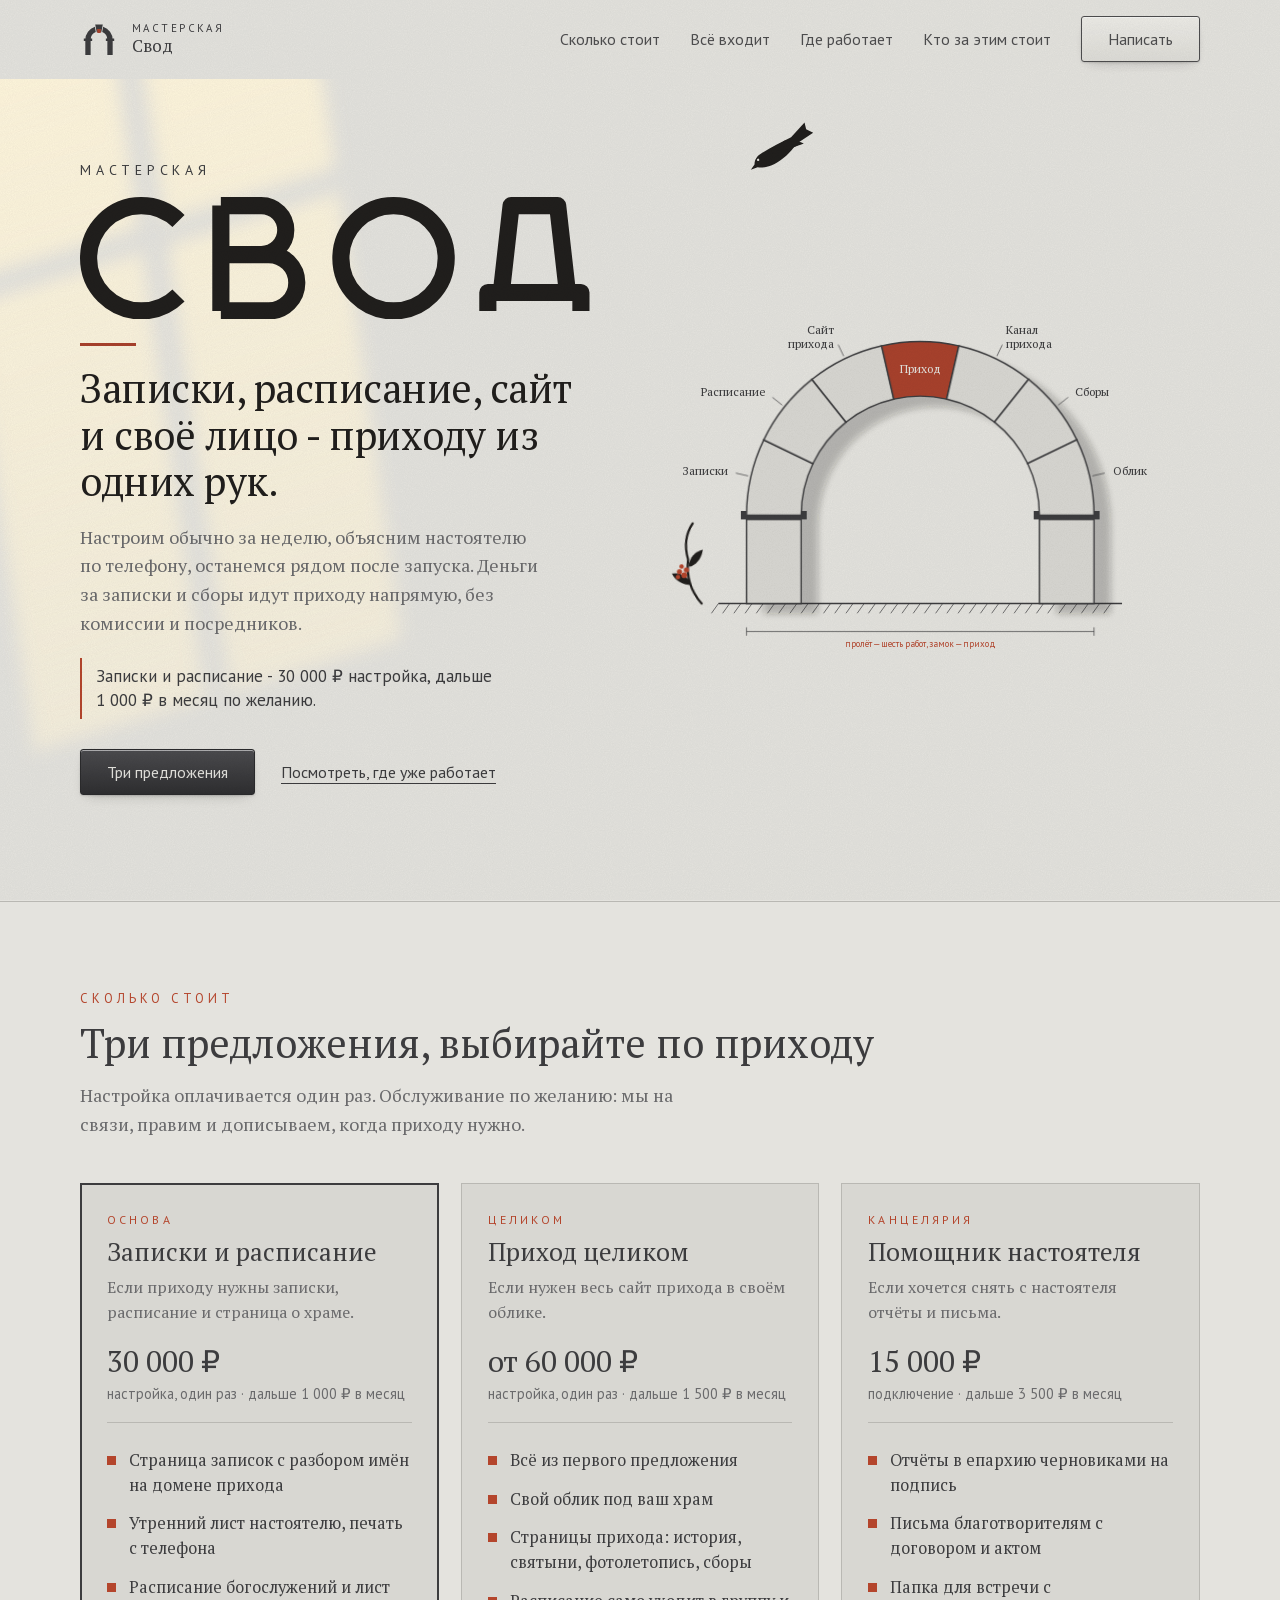
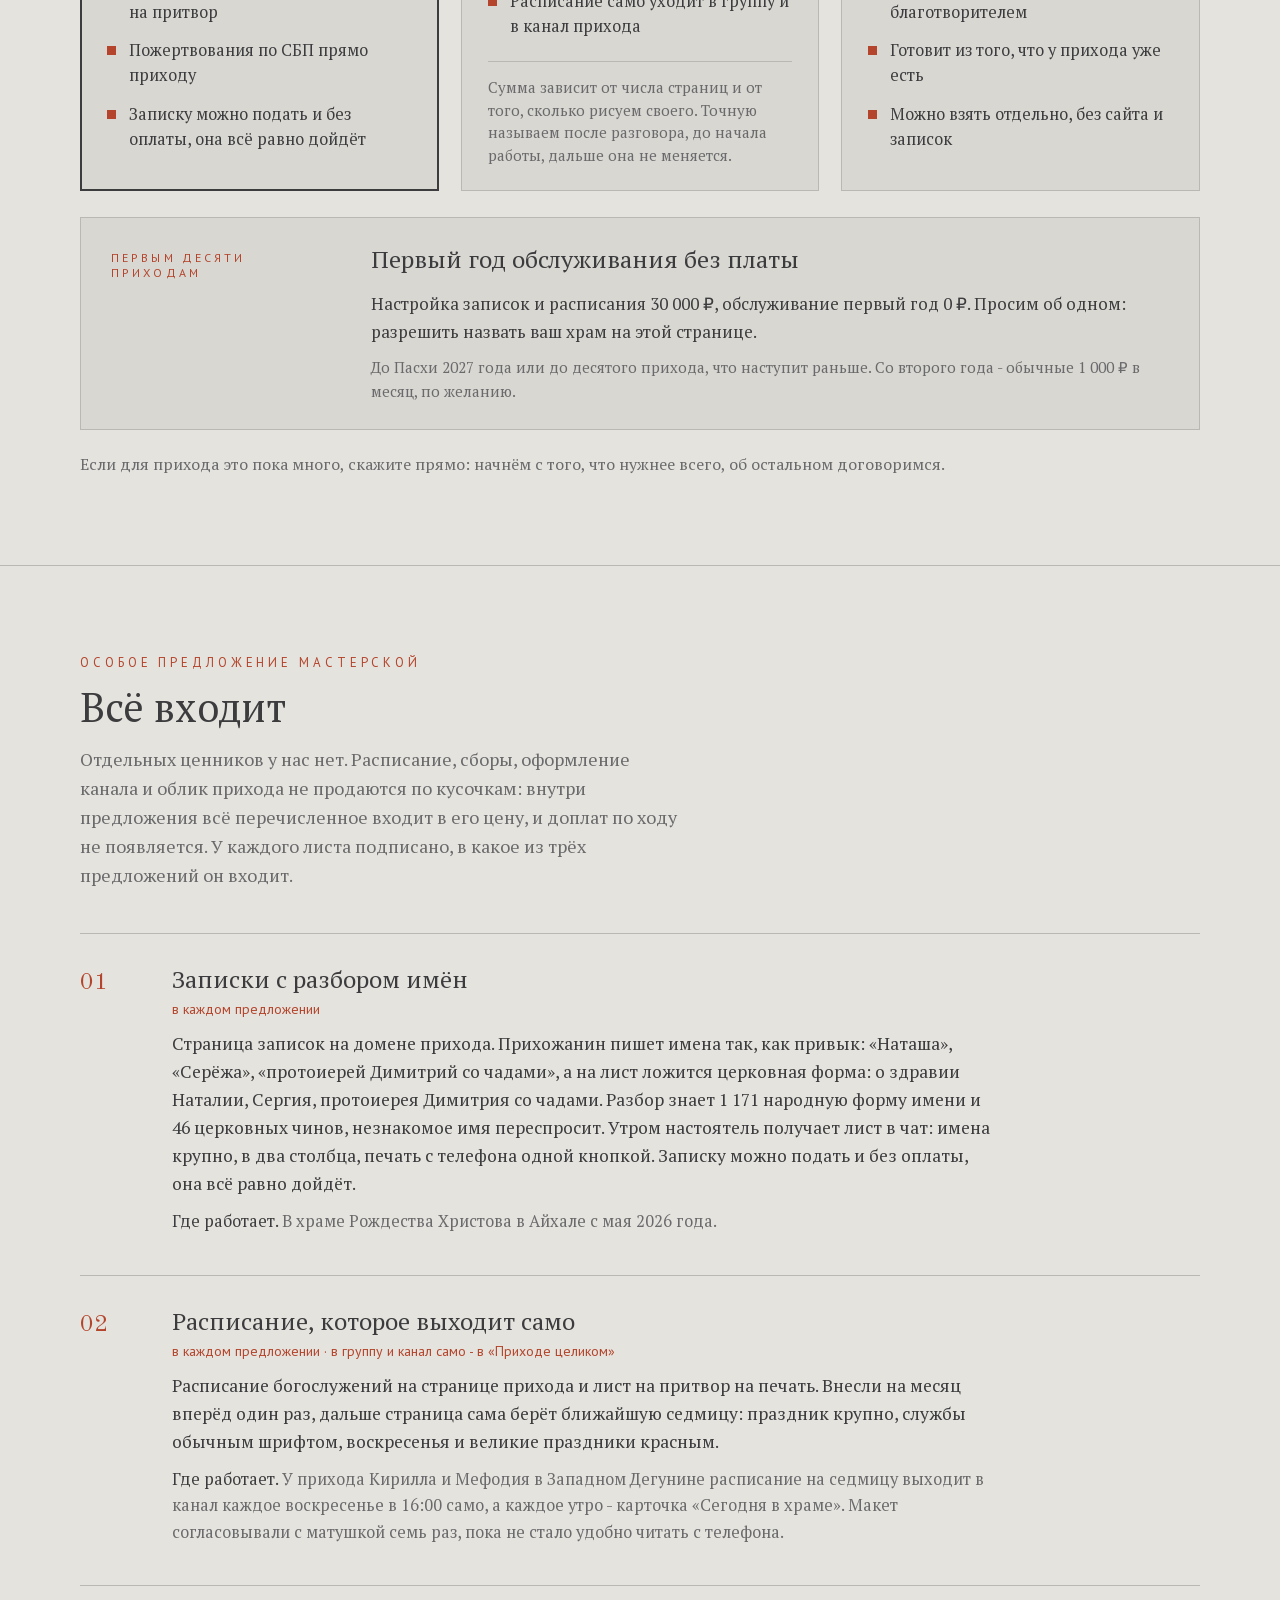
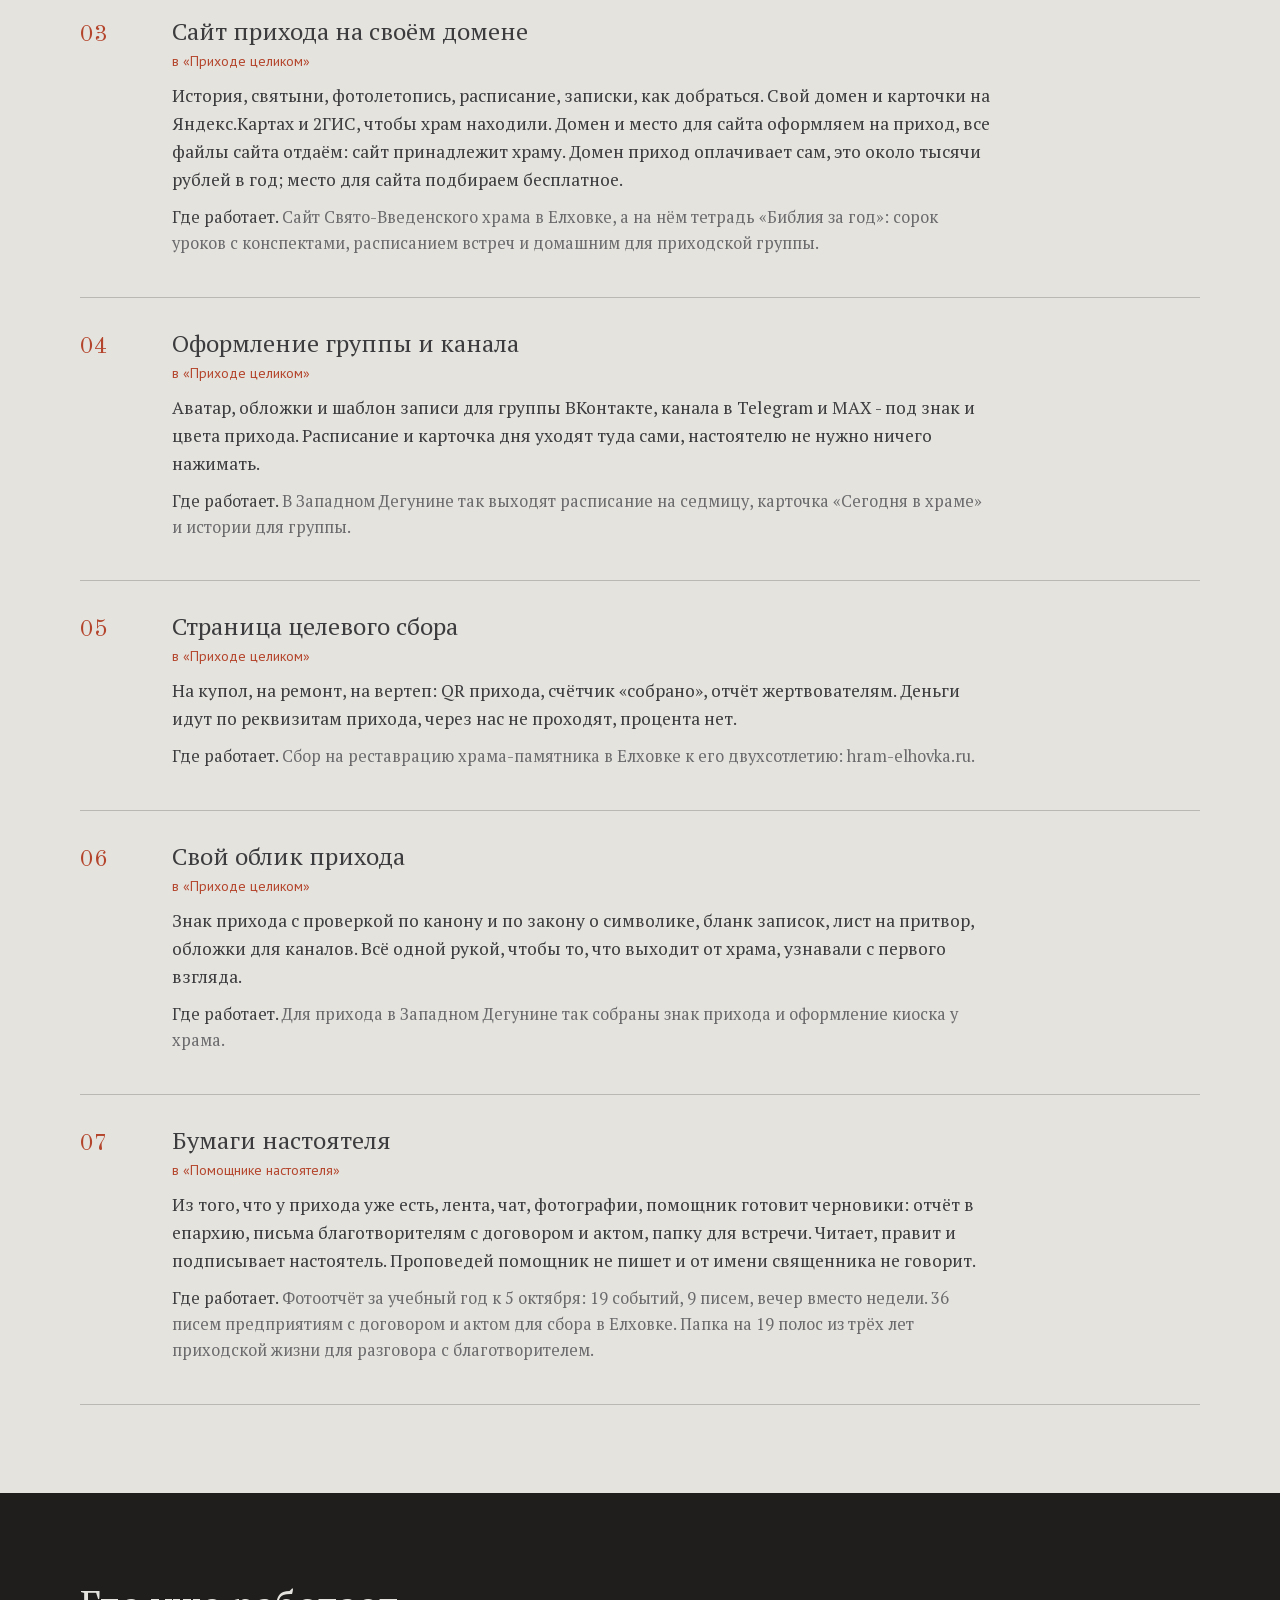
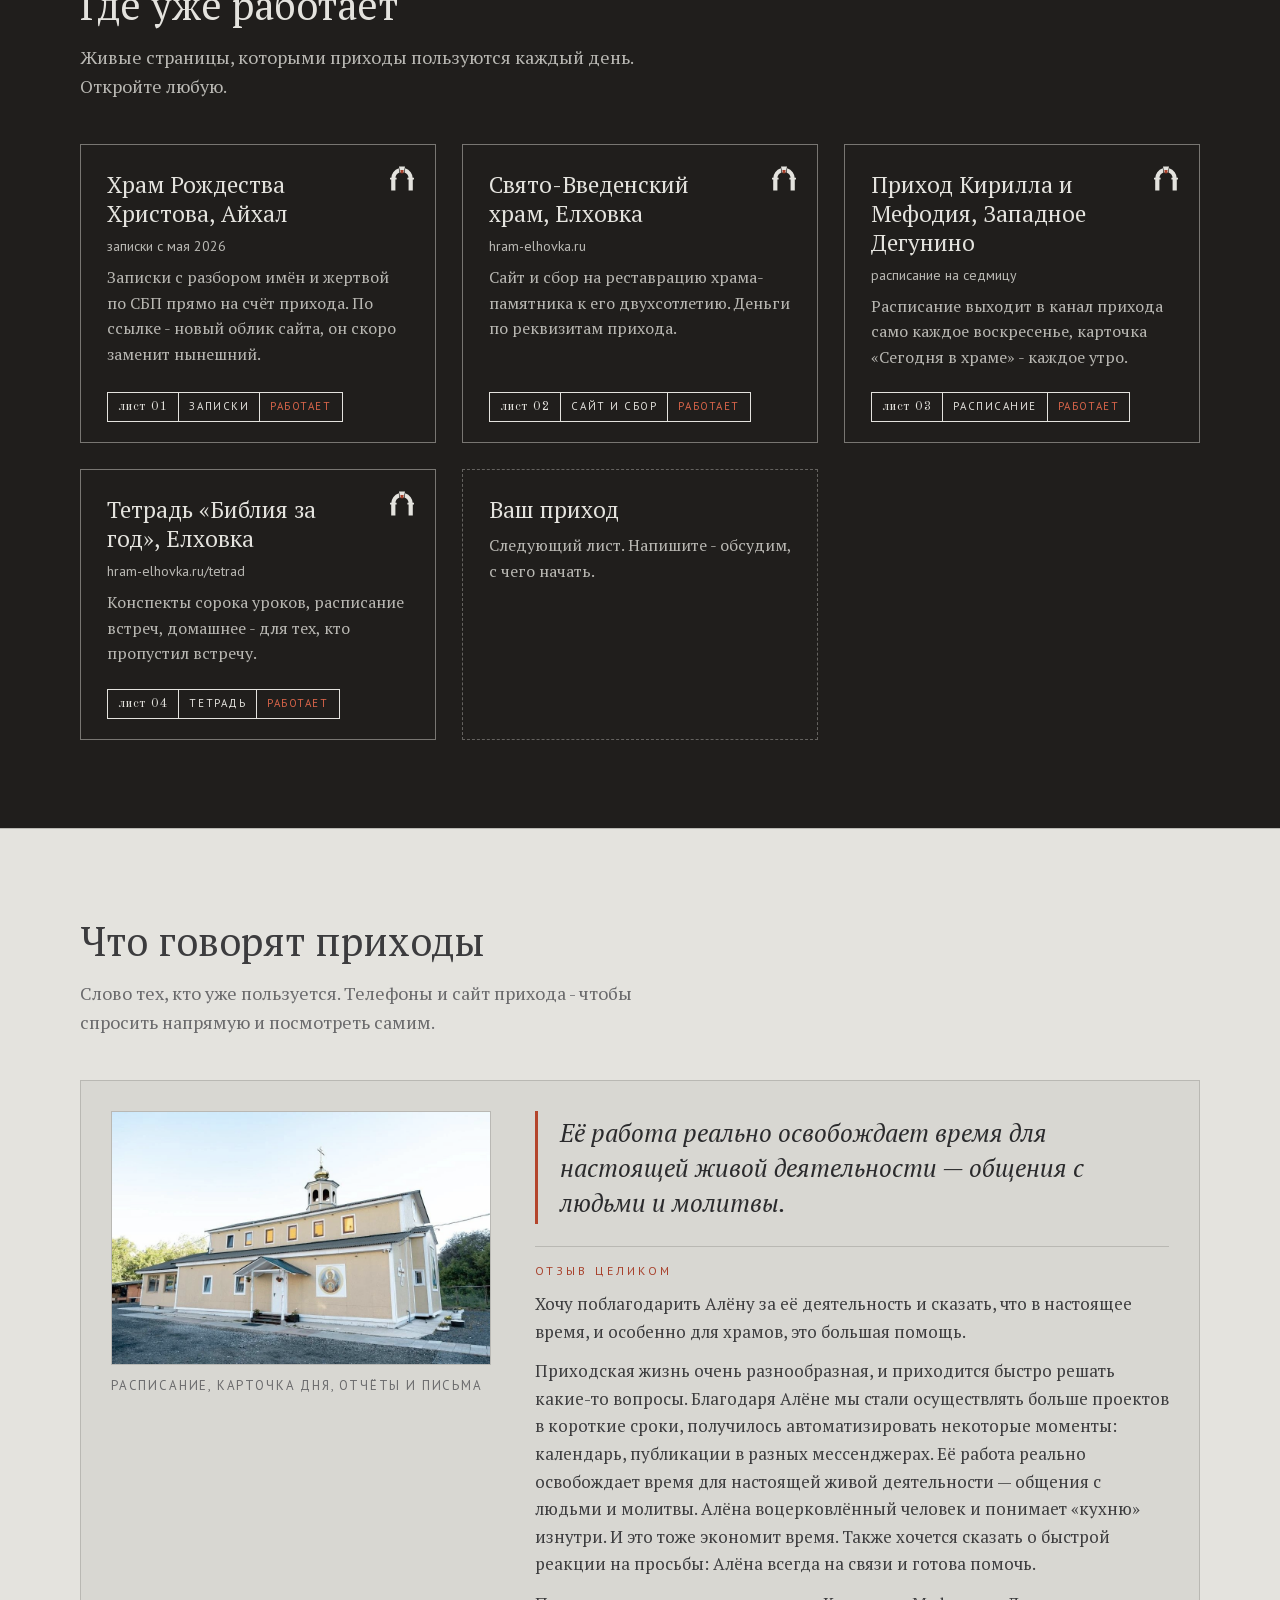
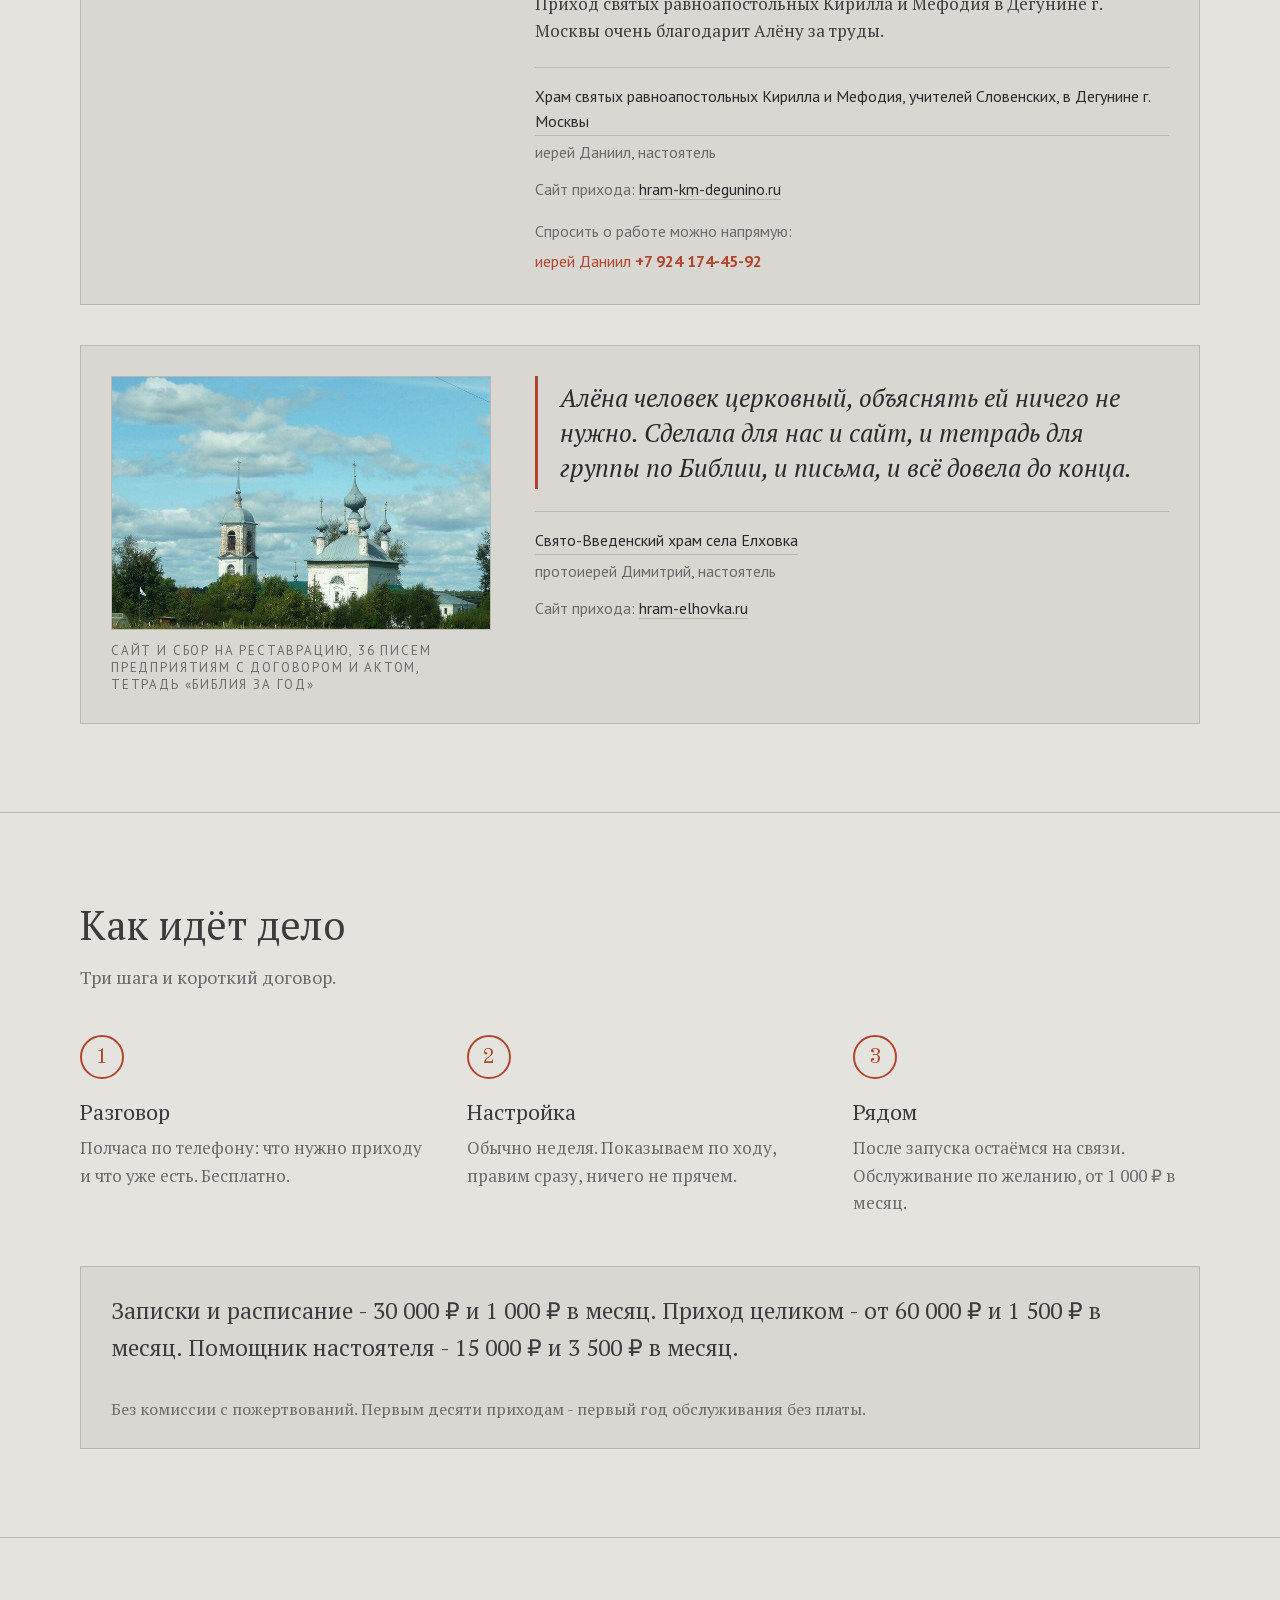
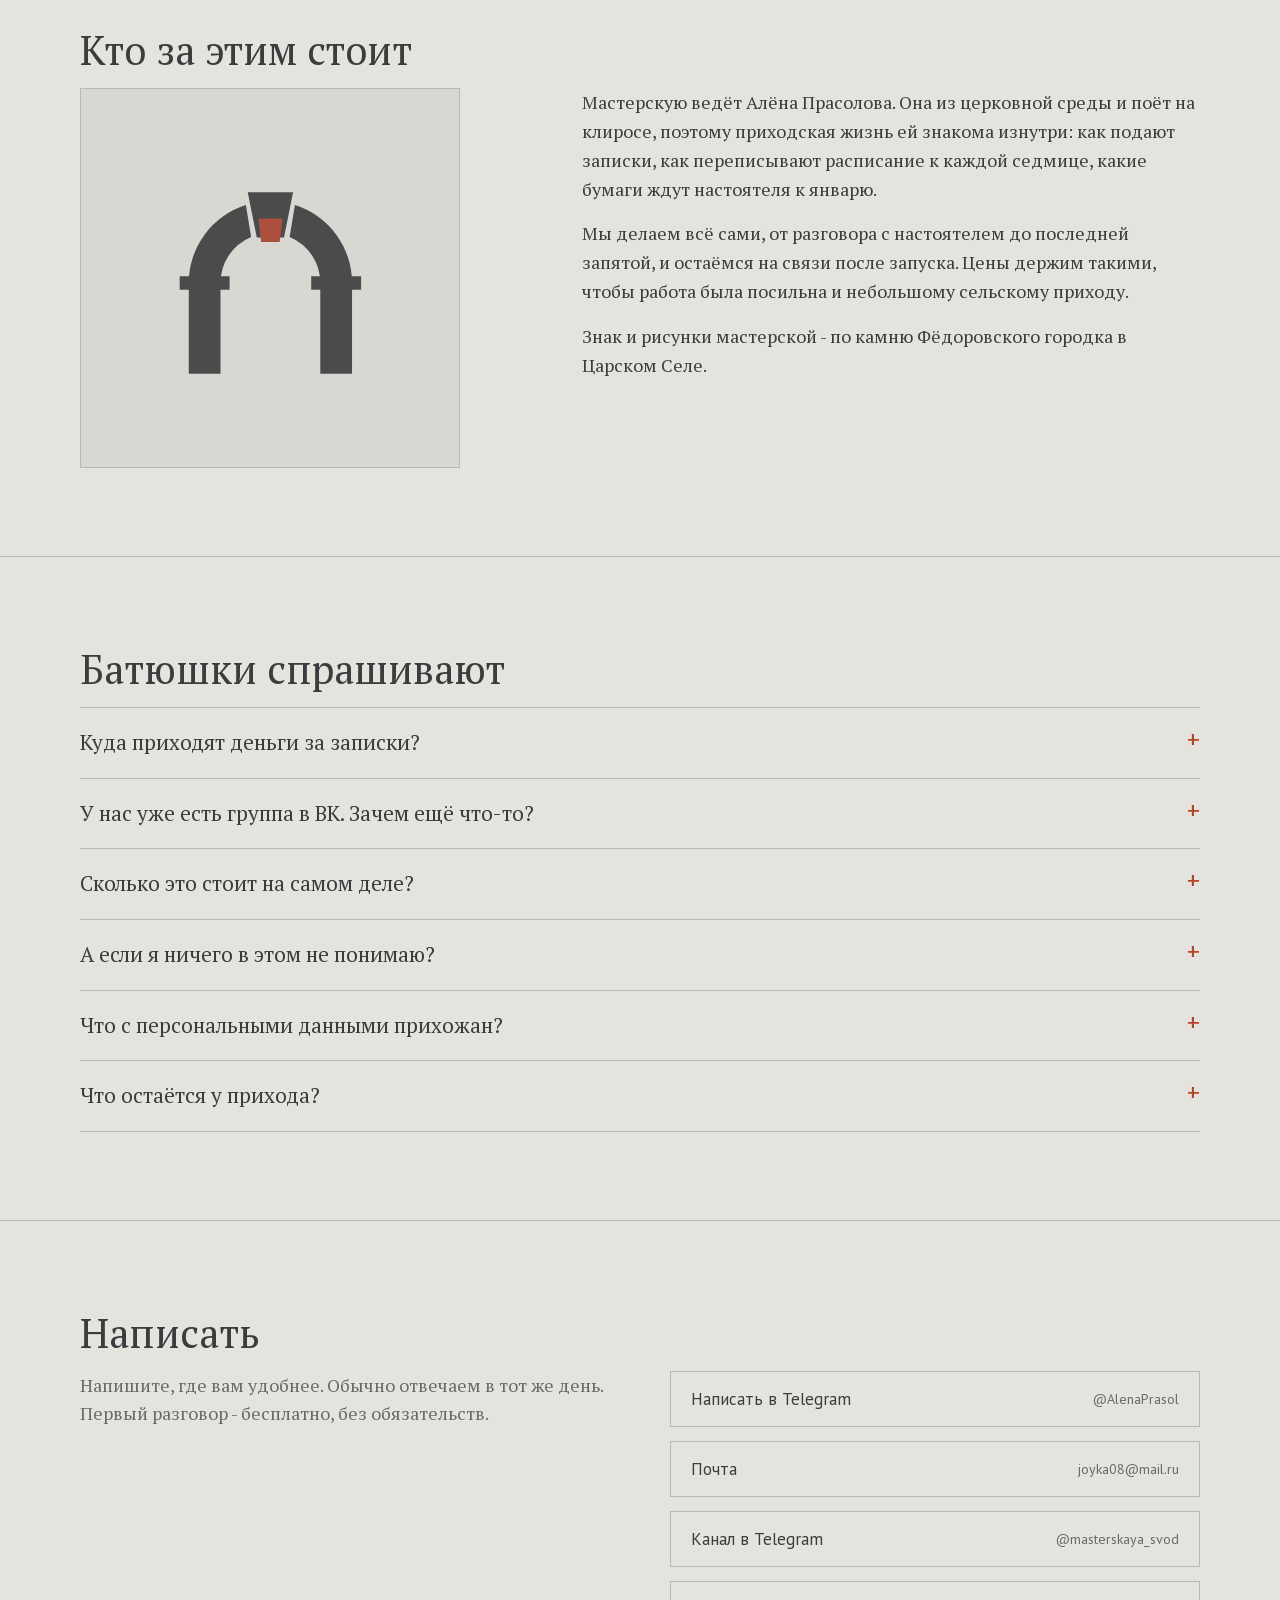
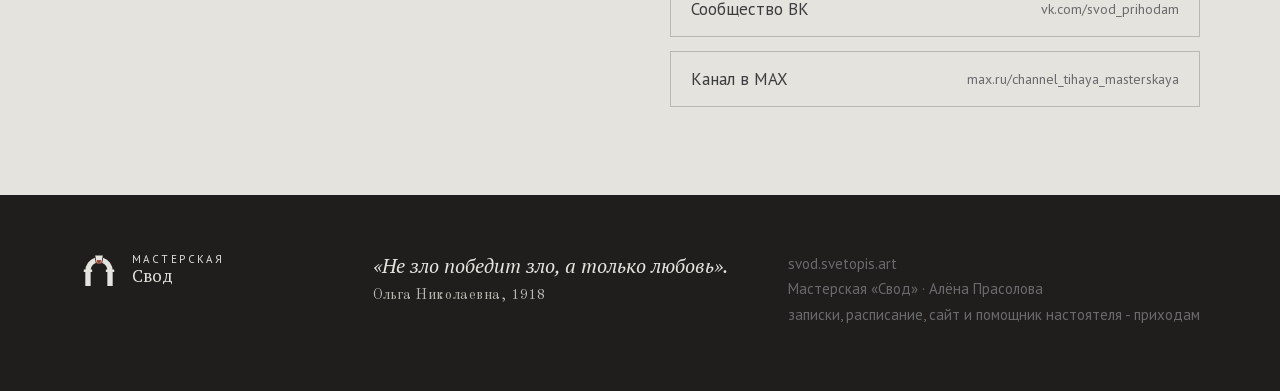
==== commit df7a9c72: "Визитка приходам: кнопка отзывов, отзывы целиком, Дегунино первым, тетрадь без ссылки, красный замко" ====
--- a/index.html
+++ b/index.html
@@ -33,7 +33,7 @@
  </div>
 </header>
 
-<svg width="0" height="0" style="position:absolute" aria-hidden="true"><defs><symbol id="znak" viewBox="0 0 1000 1000"><path d="M140 520A360 360 0 0 1 391.8 176.7L415.2 317.0A220 220 0 0 0 280 520Z M608.2 176.7A360 360 0 0 1 860 520L720 520A220 220 0 0 0 584.8 317.0Z M140 520H280V920H140Z M720 520H860V920H720Z M100 490H320V550H100Z M680 490H900V550H680Z M400 120H600L560 320H440Z"/></symbol></defs></svg>
+<svg width="0" height="0" style="position:absolute" aria-hidden="true"><defs><symbol id="znak" viewBox="0 0 1000 1000"><path d="M140 520A360 360 0 0 1 391.8 176.7L415.2 317.0A220 220 0 0 0 280 520Z M608.2 176.7A360 360 0 0 1 860 520L720 520A220 220 0 0 0 584.8 317.0Z M140 520H280V920H140Z M720 520H860V920H720Z M100 490H320V550H100Z M680 490H900V550H680Z M400 120H600L560 320H440Z"/><path class="kamen" d="M447 236H553L541 340H459Z" fill="#A8412C"/></symbol></defs></svg>
 
 <main id="top">
 <div class="hero">
@@ -89,7 +89,7 @@
  <div class="wrap">
   <h2>Что говорят приходы</h2>
   <p class="lead">Слово тех, кто уже пользуется. Телефоны и сайт прихода - чтобы спросить напрямую и посмотреть самим.</p>
-  <div class="otzyvy"><article class="otzyv" id="otzyv-degunino"><figure><img src="assets/otzyvy/degunino-hram.jpg" alt="Храм святых равноапостольных Кирилла и Мефодия в Западном Дегунине" loading="lazy"><figcaption>расписание, карточка дня, отчёты и письма</figcaption></figure><div class="slovo"><blockquote class="glavnoe">Её работа реально освобождает время для настоящей живой деятельности — общения с людьми и молитвы.</blockquote><details class="polnyy"><summary>Отзыв целиком</summary><p>Хочу поблагодарить Алёну за её деятельность и сказать, что в настоящее время, и особенно для храмов, это большая помощь.</p><p>Приходская жизнь очень разнообразная, и приходится быстро решать какие-то вопросы. Благодаря Алёне мы стали осуществлять больше проектов в короткие сроки, получилось автоматизировать некоторые моменты: календарь, публикации в разных мессенджерах. Её работа реально освобождает время для настоящей живой деятельности — общения с людьми и молитвы. Алёна воцерковлённый человек и понимает «кухню» изнутри. И это тоже экономит время. Также хочется сказать о быстрой реакции на просьбы: Алёна всегда на связи и готова помочь.</p><p>Приход святых равноапостольных Кирилла и Мефодия в Дегунине г. Москвы очень благодарит Алёну за труды.</p></details><div class="podpis"><a href="http://hram-km-degunino.ru" target="_blank" rel="noopener">Храм святых равноапостольных Кирилла и Мефодия, учителей Словенских, в Дегунине г. Москвы</a><span>иерей Даниил, настоятель</span><a class="sayt" href="http://hram-km-degunino.ru" target="_blank" rel="noopener">Сайт прихода: <b>hram-km-degunino.ru</b></a><div class="sprosit"><span>Спросить о работе можно напрямую:</span><a class="tel" href="tel:+79241744592">иерей Даниил <b>+7 924 174-45-92</b></a></div></div></div></article><article class="otzyv" id="otzyv-elhovka"><figure><img src="assets/otzyvy/elhovka-hram.jpg" alt="Свято-Введенский храм села Елховка" loading="lazy"><figcaption>сайт и сбор на реставрацию, тетрадь «Библия за год», письма предприятиям</figcaption></figure><div class="slovo"><blockquote class="glavnoe">Алёна человек церковный, объяснять ей ничего не нужно. Сделала для нас и сайт, и тетрадь для группы по Библии, и письма, и всё довела до конца.</blockquote><div class="podpis"><a href="https://hram-elhovka.ru" target="_blank" rel="noopener">Свято-Введенский храм села Елховка</a><span>протоиерей Димитрий, настоятель</span><a class="sayt" href="https://hram-elhovka.ru" target="_blank" rel="noopener">Сайт прихода: <b>hram-elhovka.ru</b></a></div></div></article></div>
+  <div class="otzyvy"><article class="otzyv" id="otzyv-degunino"><figure><img src="assets/otzyvy/degunino-hram.jpg" alt="Храм святых равноапостольных Кирилла и Мефодия в Западном Дегунине" loading="lazy"><figcaption>расписание, карточка дня, отчёты и письма</figcaption></figure><div class="slovo"><blockquote class="glavnoe">Её работа реально освобождает время для настоящей живой деятельности — общения с людьми и молитвы.</blockquote><div class="polnyy"><div class="metka">Отзыв целиком</div><p>Хочу поблагодарить Алёну за её деятельность и сказать, что в настоящее время, и особенно для храмов, это большая помощь.</p><p>Приходская жизнь очень разнообразная, и приходится быстро решать какие-то вопросы. Благодаря Алёне мы стали осуществлять больше проектов в короткие сроки, получилось автоматизировать некоторые моменты: календарь, публикации в разных мессенджерах. Её работа реально освобождает время для настоящей живой деятельности — общения с людьми и молитвы. Алёна воцерковлённый человек и понимает «кухню» изнутри. И это тоже экономит время. Также хочется сказать о быстрой реакции на просьбы: Алёна всегда на связи и готова помочь.</p><p>Приход святых равноапостольных Кирилла и Мефодия в Дегунине г. Москвы очень благодарит Алёну за труды.</p></div><div class="podpis"><a href="http://hram-km-degunino.ru" target="_blank" rel="noopener">Храм святых равноапостольных Кирилла и Мефодия, учителей Словенских, в Дегунине г. Москвы</a><span>иерей Даниил, настоятель</span><a class="sayt" href="http://hram-km-degunino.ru" target="_blank" rel="noopener">Сайт прихода: <b>hram-km-degunino.ru</b></a><div class="sprosit"><span>Спросить о работе можно напрямую:</span><a class="tel" href="tel:+79241744592">иерей Даниил <b>+7 924 174-45-92</b></a></div></div></div></article><article class="otzyv" id="otzyv-elhovka"><figure><img src="assets/otzyvy/elhovka-hram.jpg" alt="Свято-Введенский храм села Елховка" loading="lazy"><figcaption>сайт и сбор на реставрацию, 36 писем предприятиям с договором и актом, тетрадь «Библия за год»</figcaption></figure><div class="slovo"><blockquote class="glavnoe">Алёна человек церковный, объяснять ей ничего не нужно. Сделала для нас и сайт, и тетрадь для группы по Библии, и письма, и всё довела до конца.</blockquote><div class="podpis"><a href="https://hram-elhovka.ru" target="_blank" rel="noopener">Свято-Введенский храм села Елховка</a><span>протоиерей Димитрий, настоятель</span><a class="sayt" href="https://hram-elhovka.ru" target="_blank" rel="noopener">Сайт прихода: <b>hram-elhovka.ru</b></a></div></div></article></div>
  </div>
 </section>
 
--- a/style.css
+++ b/style.css
@@ -1,4 +1,4 @@
-:root{--soot:#201E1C;--paper:#E4E3DE;--paper2:#D8D7D2;--paper3:#CFCEC8;--ink:#3C3C3E;--ink2:#2A2A2C;--soft:#6A6A6C;--line:#B9B8B3;--red:#B4452C;--w:1200px}
+:root{--soot:#201E1C;--paper:#E4E3DE;--paper2:#D8D7D2;--paper3:#CFCEC8;--ink:#3C3C3E;--ink2:#2A2A2C;--soft:#6A6A6C;--line:#B9B8B3;--red:#B4452C;--sur:#A8412C;--sur2:#8E3522;--w:1200px}
 *{box-sizing:border-box}
 html{scroll-behavior:smooth}
 body{margin:0;position:relative;background:var(--paper);color:var(--ink);font-family:"PT Serif",Georgia,"Times New Roman",serif;font-size:18px;line-height:1.6;-webkit-font-smoothing:antialiased}
@@ -17,12 +17,22 @@
 nav{display:flex;gap:30px;align-items:center;font:400 16px "PT Sans",Arial,sans-serif}
 nav a{text-decoration:none;opacity:.9}
 nav a:hover{opacity:1;text-decoration:underline;text-underline-offset:5px}
-.btn{display:inline-block;border:1.5px solid var(--ink);color:var(--ink);padding:12px 26px;font:400 16px "PT Sans",Arial,sans-serif;text-decoration:none;border-radius:2px;background:transparent;cursor:pointer;transition:background .2s,color .2s}
-.btn:hover{background:var(--ink);color:var(--paper)}
-.btn.fill{background:var(--ink);color:var(--paper)}
-.btn.fill:hover{background:var(--ink2)}
+.btn{display:inline-block;border:1.5px solid var(--ink);color:var(--ink);padding:12px 26px;font:400 16px "PT Sans",Arial,sans-serif;text-decoration:none;border-radius:3px;cursor:pointer;
+  background:linear-gradient(180deg,#EDECE7,#DCDBD5);
+  box-shadow:inset 0 1px 0 rgba(255,255,255,.55),0 1px 2px rgba(32,30,28,.16),0 6px 14px -8px rgba(32,30,28,.35);
+  transition:transform .16s ease,box-shadow .16s ease,background .2s,color .2s;-webkit-tap-highlight-color:transparent}
+.btn:hover{background:linear-gradient(180deg,#F1F0EB,#E2E1DB);transform:translateY(-1px);box-shadow:inset 0 1px 0 rgba(255,255,255,.6),0 2px 3px rgba(32,30,28,.16),0 10px 20px -10px rgba(32,30,28,.42)}
+.btn:active{transform:translateY(1px);background:linear-gradient(180deg,#D6D5CF,#E2E1DB);box-shadow:inset 0 2px 4px rgba(32,30,28,.22),0 0 0 rgba(32,30,28,0);transition-duration:.06s}
+.btn.fill{color:var(--paper);border-color:var(--ink2);background:linear-gradient(180deg,#4B4B4E,#2E2E30)}
+.btn.fill:hover{background:linear-gradient(180deg,#535356,#333335)}
+.btn.fill:active{background:linear-gradient(180deg,#2A2A2C,#3A3A3C);box-shadow:inset 0 2px 5px rgba(0,0,0,.4)}
+.btn.sur{color:#F4F1EA;border-color:var(--sur2);background:linear-gradient(180deg,#B8513A,#9A3B27);box-shadow:inset 0 1px 0 rgba(255,255,255,.18),0 1px 2px rgba(80,24,12,.25),0 6px 14px -8px rgba(80,24,12,.5)}
+.btn.sur:hover{background:linear-gradient(180deg,#BF5841,#A1412C)}
+.btn.sur:active{background:linear-gradient(180deg,#8E3522,#A0412C);box-shadow:inset 0 2px 5px rgba(60,16,8,.45)}
 .btn.red{border-color:var(--red);color:var(--red)}
 .btn.red:hover{background:var(--red);color:var(--paper)}
+@media (hover:none){.btn:hover{transform:none}}
+@media (prefers-reduced-motion:reduce){.btn,.btn:hover,.btn:active{transform:none}}
 :focus-visible{outline:2px solid var(--red);outline-offset:3px}
 /* первый экран */
 .hero{position:relative;overflow:hidden}
@@ -30,6 +40,10 @@
 .hero .desc{font:400 14px "PT Sans",Arial,sans-serif;letter-spacing:.34em;text-transform:uppercase;margin-bottom:18px}
 .hero .wm svg{display:block;width:100%;max-width:560px;height:auto}
 .hero h1{font:400 30px/1.35 "PT Serif";margin:36px 0 16px;max-width:520px}
+/* главная, первый экран (17.10.2026): заголовок крупнее и плотнее, короткая линия сурика над ним */
+.hero .wm+h1{position:relative;font-size:40px;line-height:1.16;letter-spacing:-.012em;color:var(--soot);max-width:580px;margin:46px 0 18px}
+.hero .wm+h1::before{content:"";position:absolute;left:0;top:-22px;width:56px;height:3px;background:var(--sur)}
+.hero .draw .stone.key{fill:var(--sur)}
 .hero p{max-width:470px;color:var(--soft);margin:0 0 34px}
 .hero .cta{display:flex;gap:26px;align-items:center;flex-wrap:wrap}
 .hero .cta a.link{font:400 16px "PT Sans",Arial,sans-serif;text-decoration:underline;text-underline-offset:5px}
@@ -130,12 +144,13 @@
 .otzyv figure img{display:block;width:100%;aspect-ratio:3/2;object-fit:cover;border:1px solid var(--line);filter:saturate(.85)}
 .otzyv figcaption{font:400 13px "PT Sans",Arial,sans-serif;letter-spacing:.14em;text-transform:uppercase;color:var(--soft);margin-top:12px}
 .otzyv .glavnoe{margin:0 0 22px;padding:4px 0 4px 22px;border-left:3px solid var(--red);font:italic 25px/1.4 "PT Serif";color:var(--ink2)}
-.otzyv .polnyy{border-top:1px solid var(--line);padding:12px 0 0}
-.otzyv .polnyy summary{cursor:pointer;list-style:none;font:400 16px "PT Sans",Arial,sans-serif;color:var(--ink);display:flex;align-items:center;gap:10px}
-.otzyv .polnyy summary::-webkit-details-marker{display:none}
-.otzyv .polnyy summary::after{content:"+";color:var(--red);font:400 24px/1 "PT Sans",Arial,sans-serif}
-.otzyv .polnyy[open] summary::after{content:"–"}
-.otzyv .polnyy p{margin:14px 0 0;font-size:16.5px;color:var(--ink)}
+.otzyv .polnyy{border-top:1px solid var(--line);padding:16px 0 0}
+.otzyv .polnyy .metka{font:400 12px "PT Sans",Arial,sans-serif;letter-spacing:.26em;text-transform:uppercase;color:var(--sur)}
+.otzyv .polnyy p{margin:12px 0 0;font-size:17px;line-height:1.62;color:var(--ink);max-width:680px}
+.otzyv .polnyy .dalee summary{margin-top:14px;cursor:pointer;list-style:none;font:400 16px "PT Sans",Arial,sans-serif;color:var(--ink2);display:inline-flex;align-items:center;gap:10px;border-bottom:1px solid var(--line);padding-bottom:2px}
+.otzyv .polnyy .dalee summary::-webkit-details-marker{display:none}
+.otzyv .polnyy .dalee summary::after{content:"+";color:var(--sur);font:400 22px/1 "PT Sans",Arial,sans-serif}
+.otzyv .polnyy .dalee[open] summary{display:none}
 .otzyv .podpis{margin-top:22px;padding-top:16px;border-top:1px solid var(--line);display:flex;flex-direction:column;gap:4px;font-family:"PT Sans",Arial,sans-serif;font-size:16px}
 .otzyv .podpis a{text-decoration:none;color:var(--ink2);border-bottom:1px solid var(--line);align-self:flex-start}
 .otzyv .podpis a:hover{border-color:var(--ink)}
@@ -154,6 +169,8 @@
  .btn{padding:10px 18px;font-size:15px}
  .hero .wrap{grid-template-columns:1fr;gap:26px;padding:26px 20px 44px;min-height:0}
  .hero h1{font-size:23px;margin-top:22px}
+ .hero .wm+h1{font-size:29px;line-height:1.2;margin-top:34px}
+ .hero .wm+h1::before{top:-17px;width:44px}
  .hero p{font-size:16px}
  .hero .cta{flex-direction:column;align-items:flex-start;gap:16px}
  .okno{width:70%;left:-20%;top:-6%}
